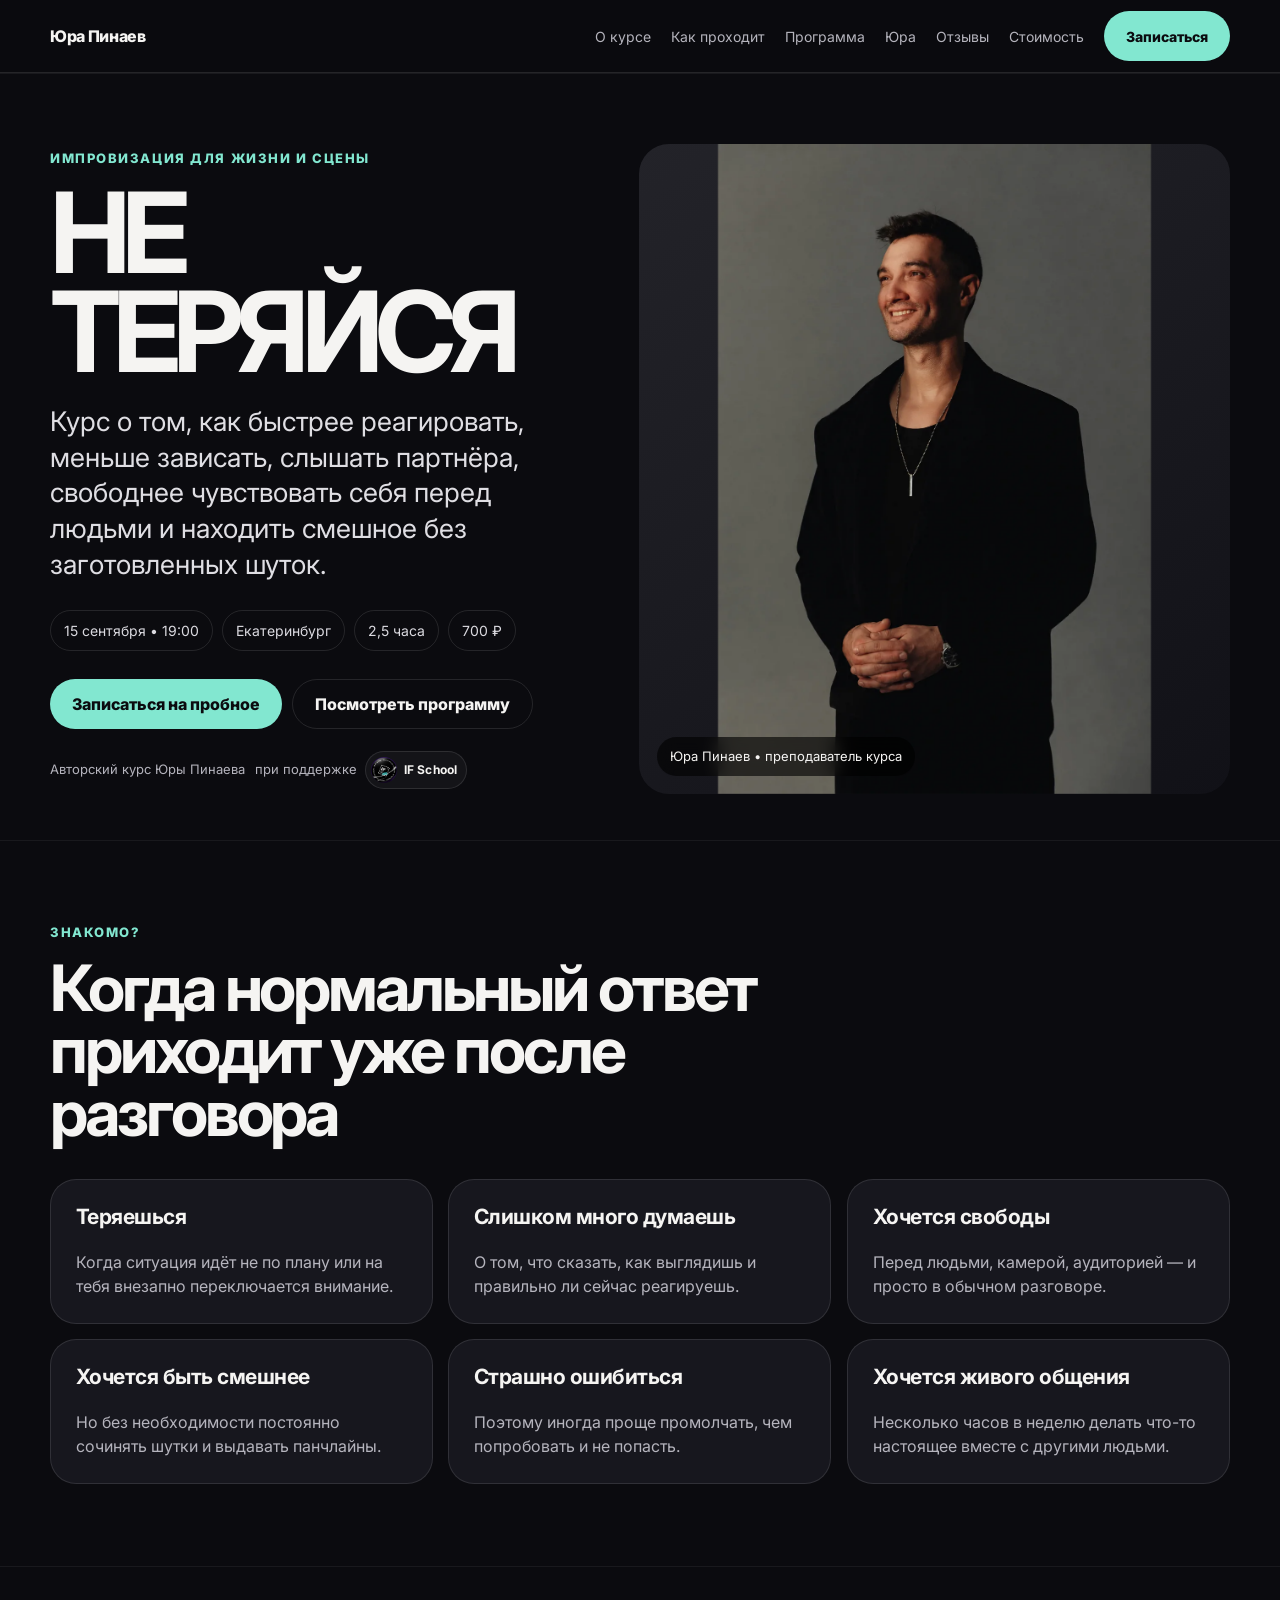
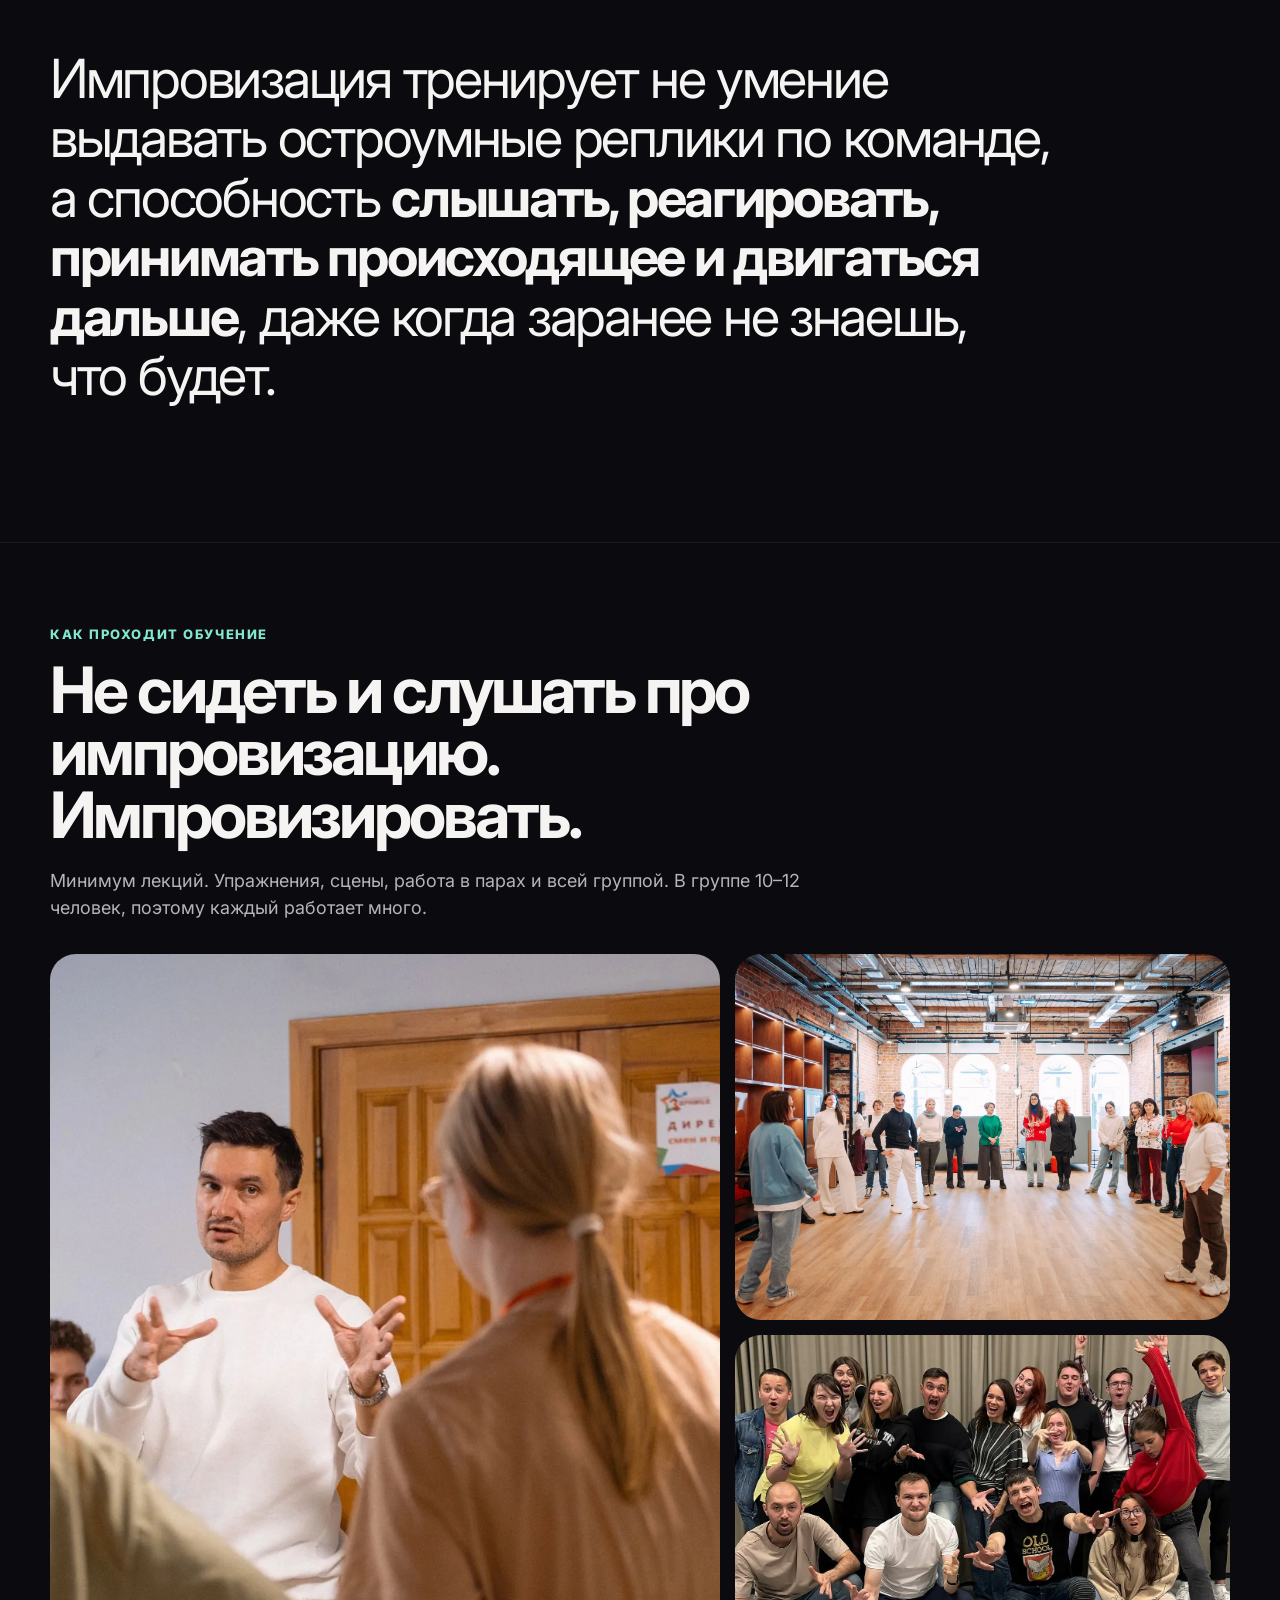
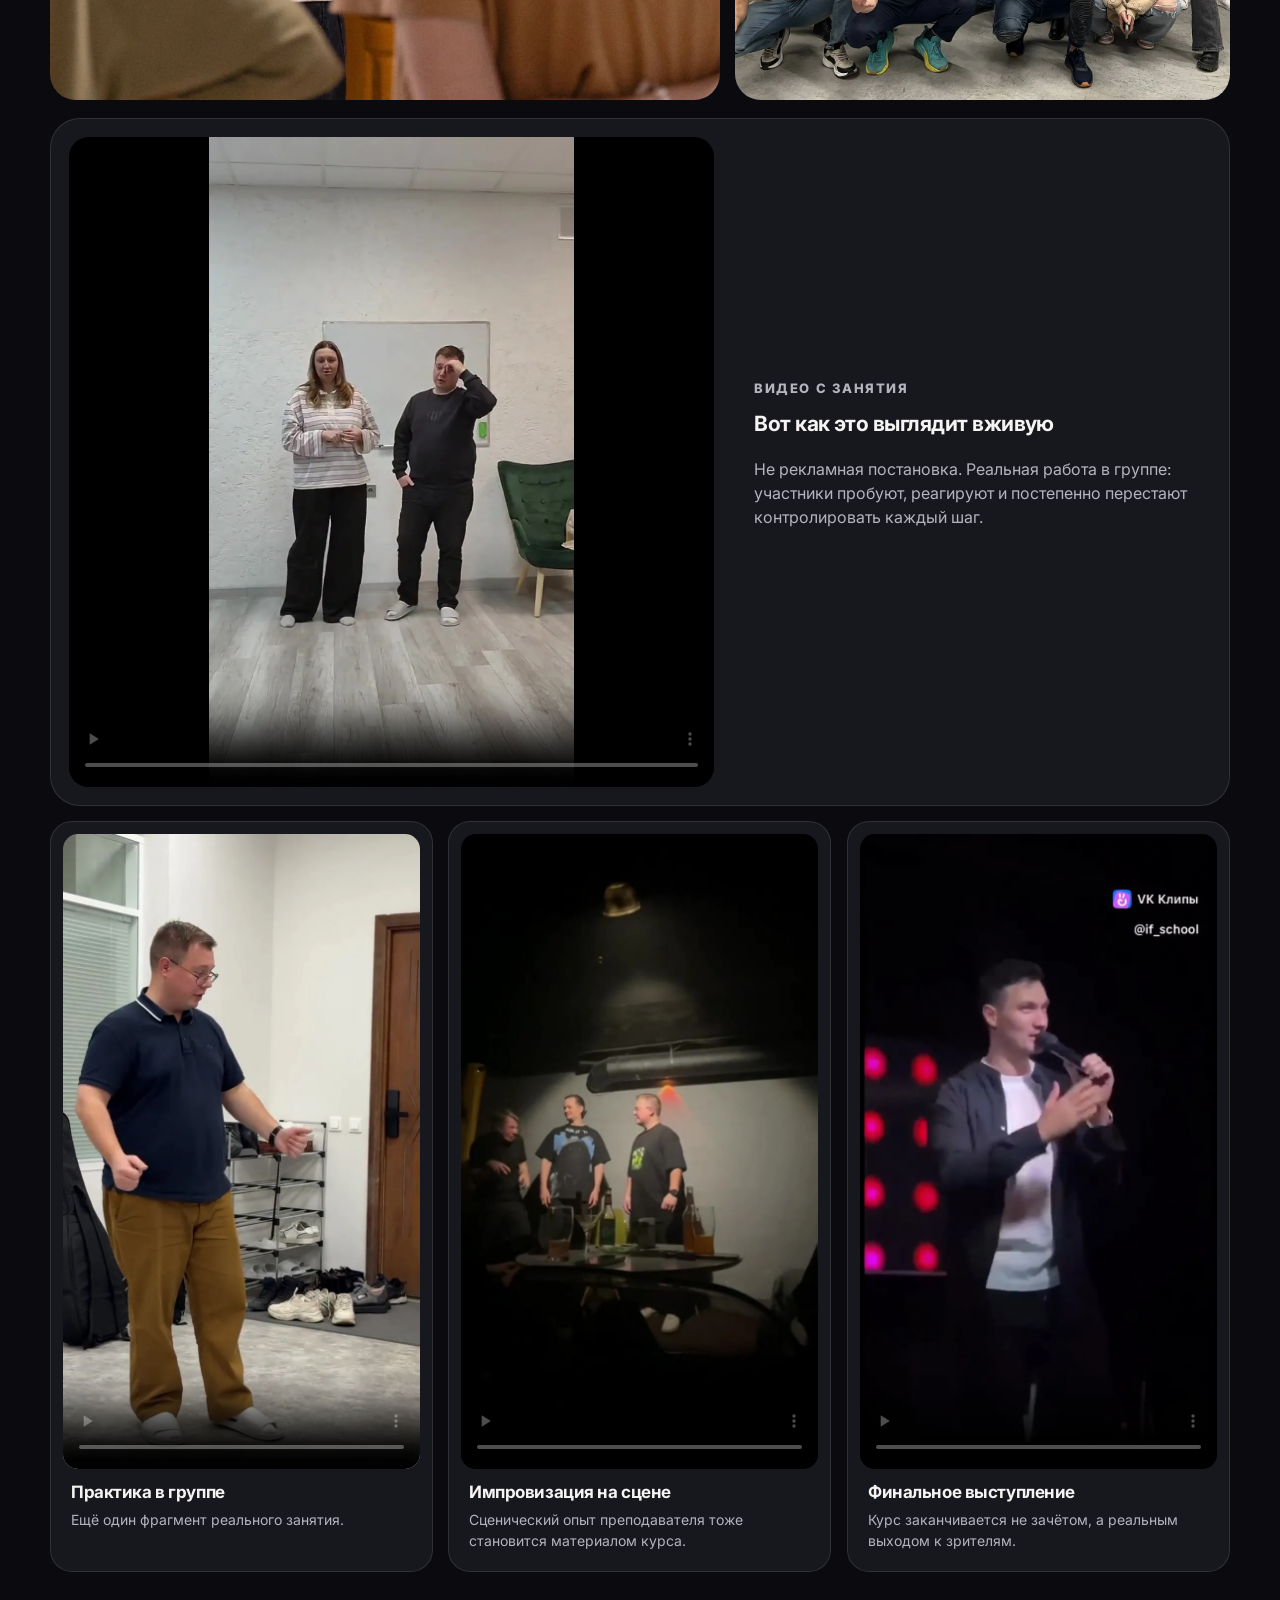
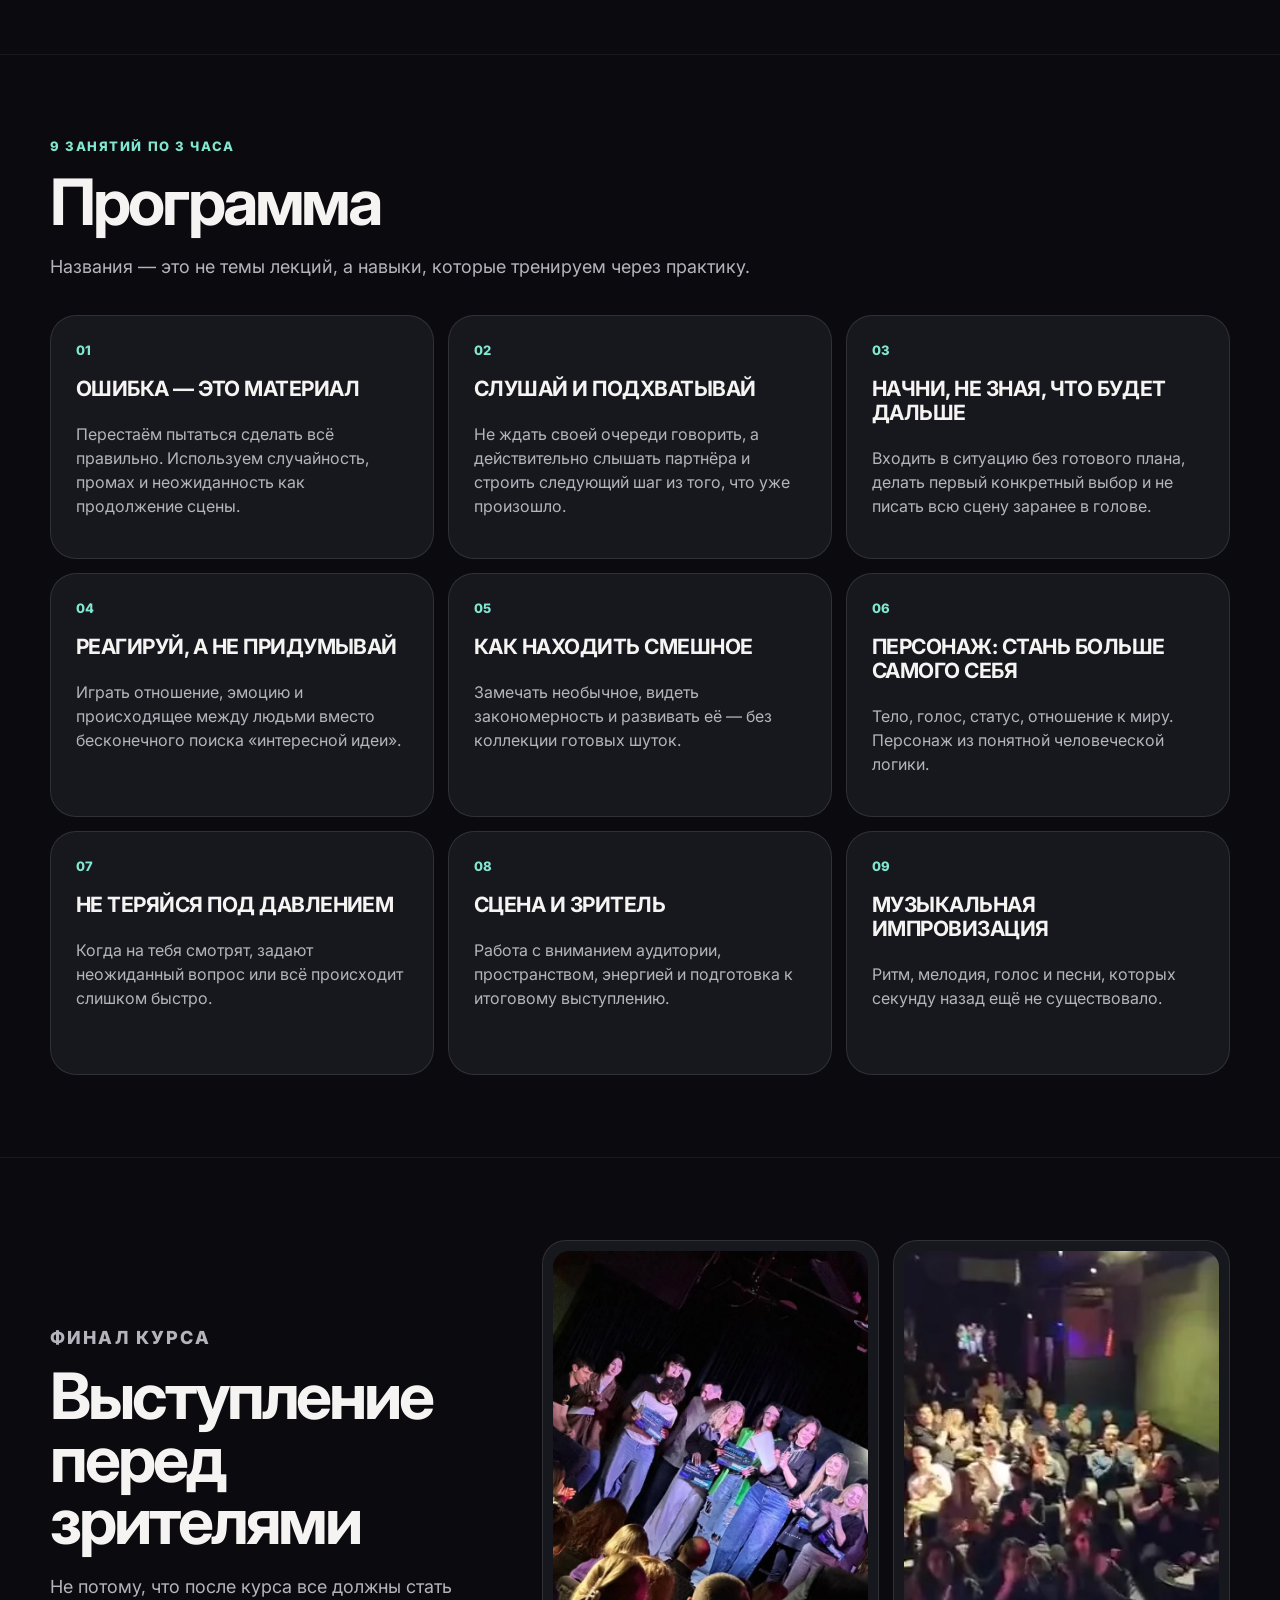
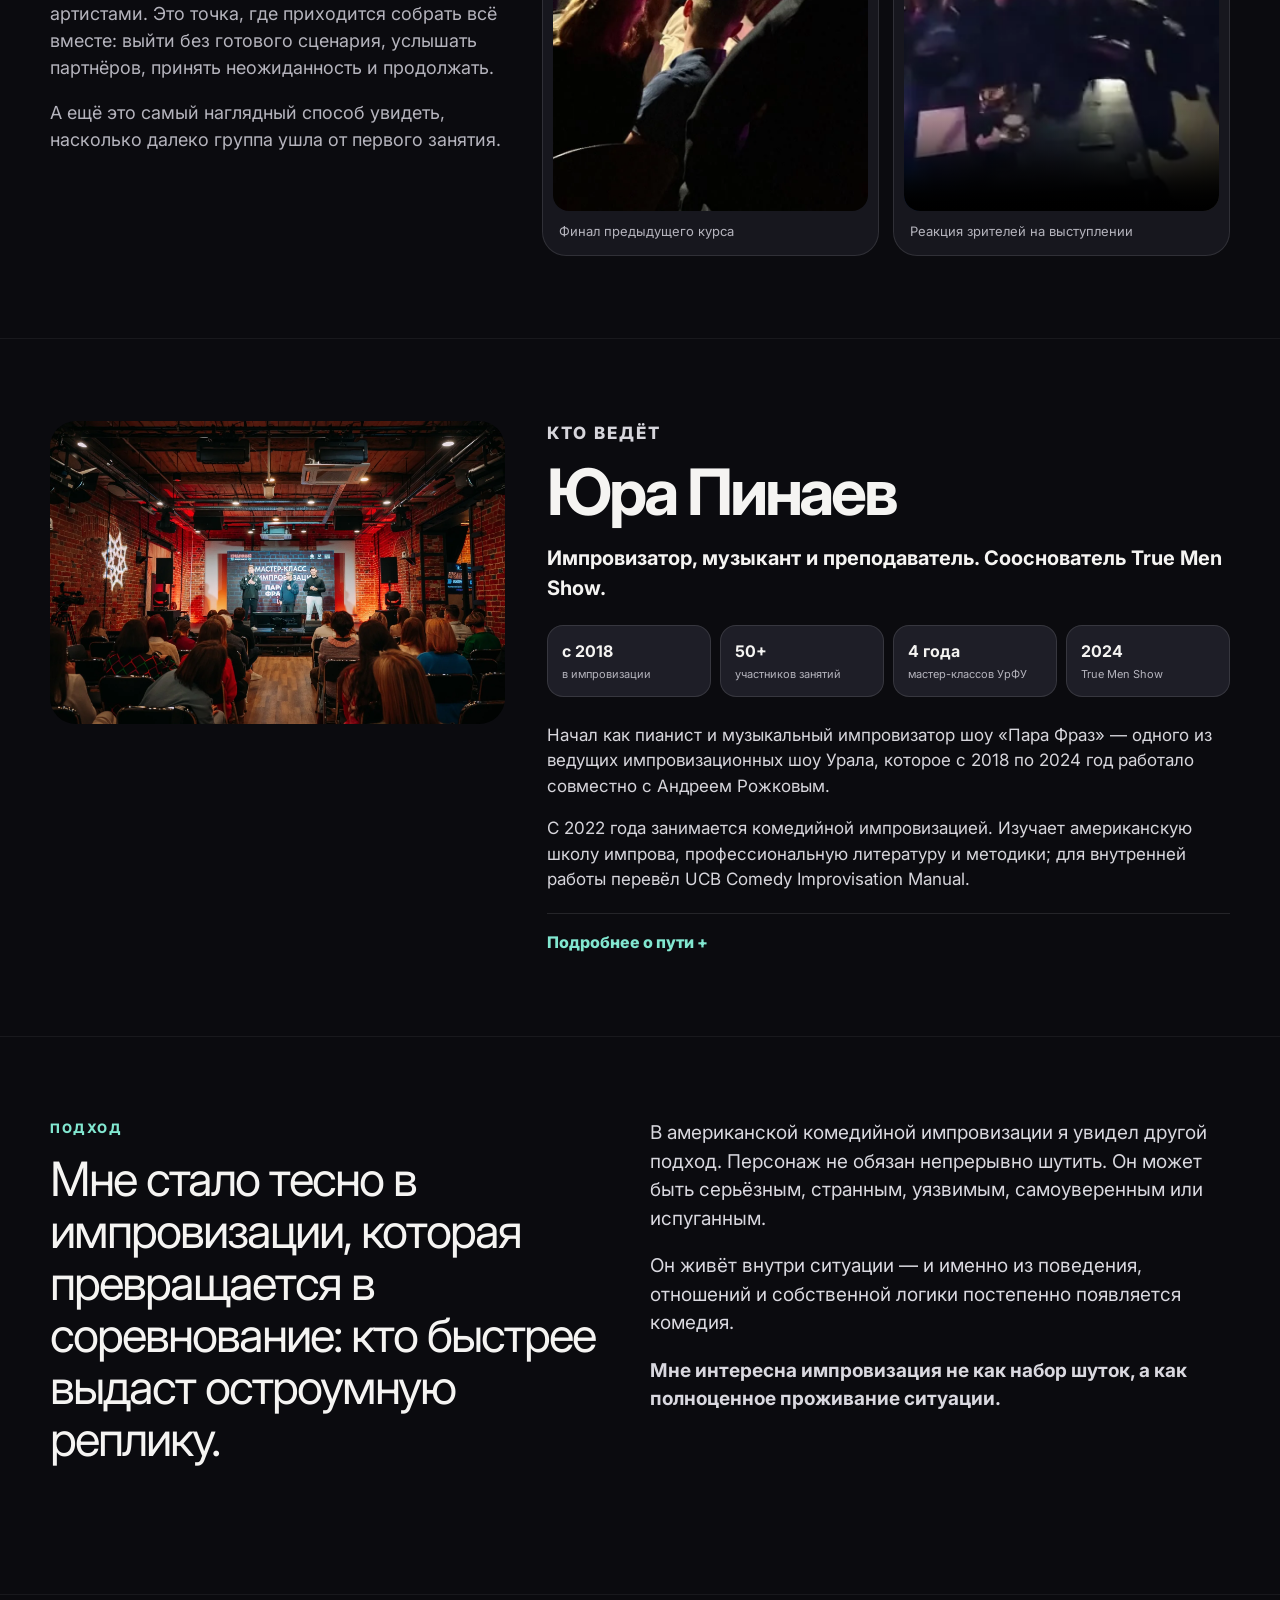
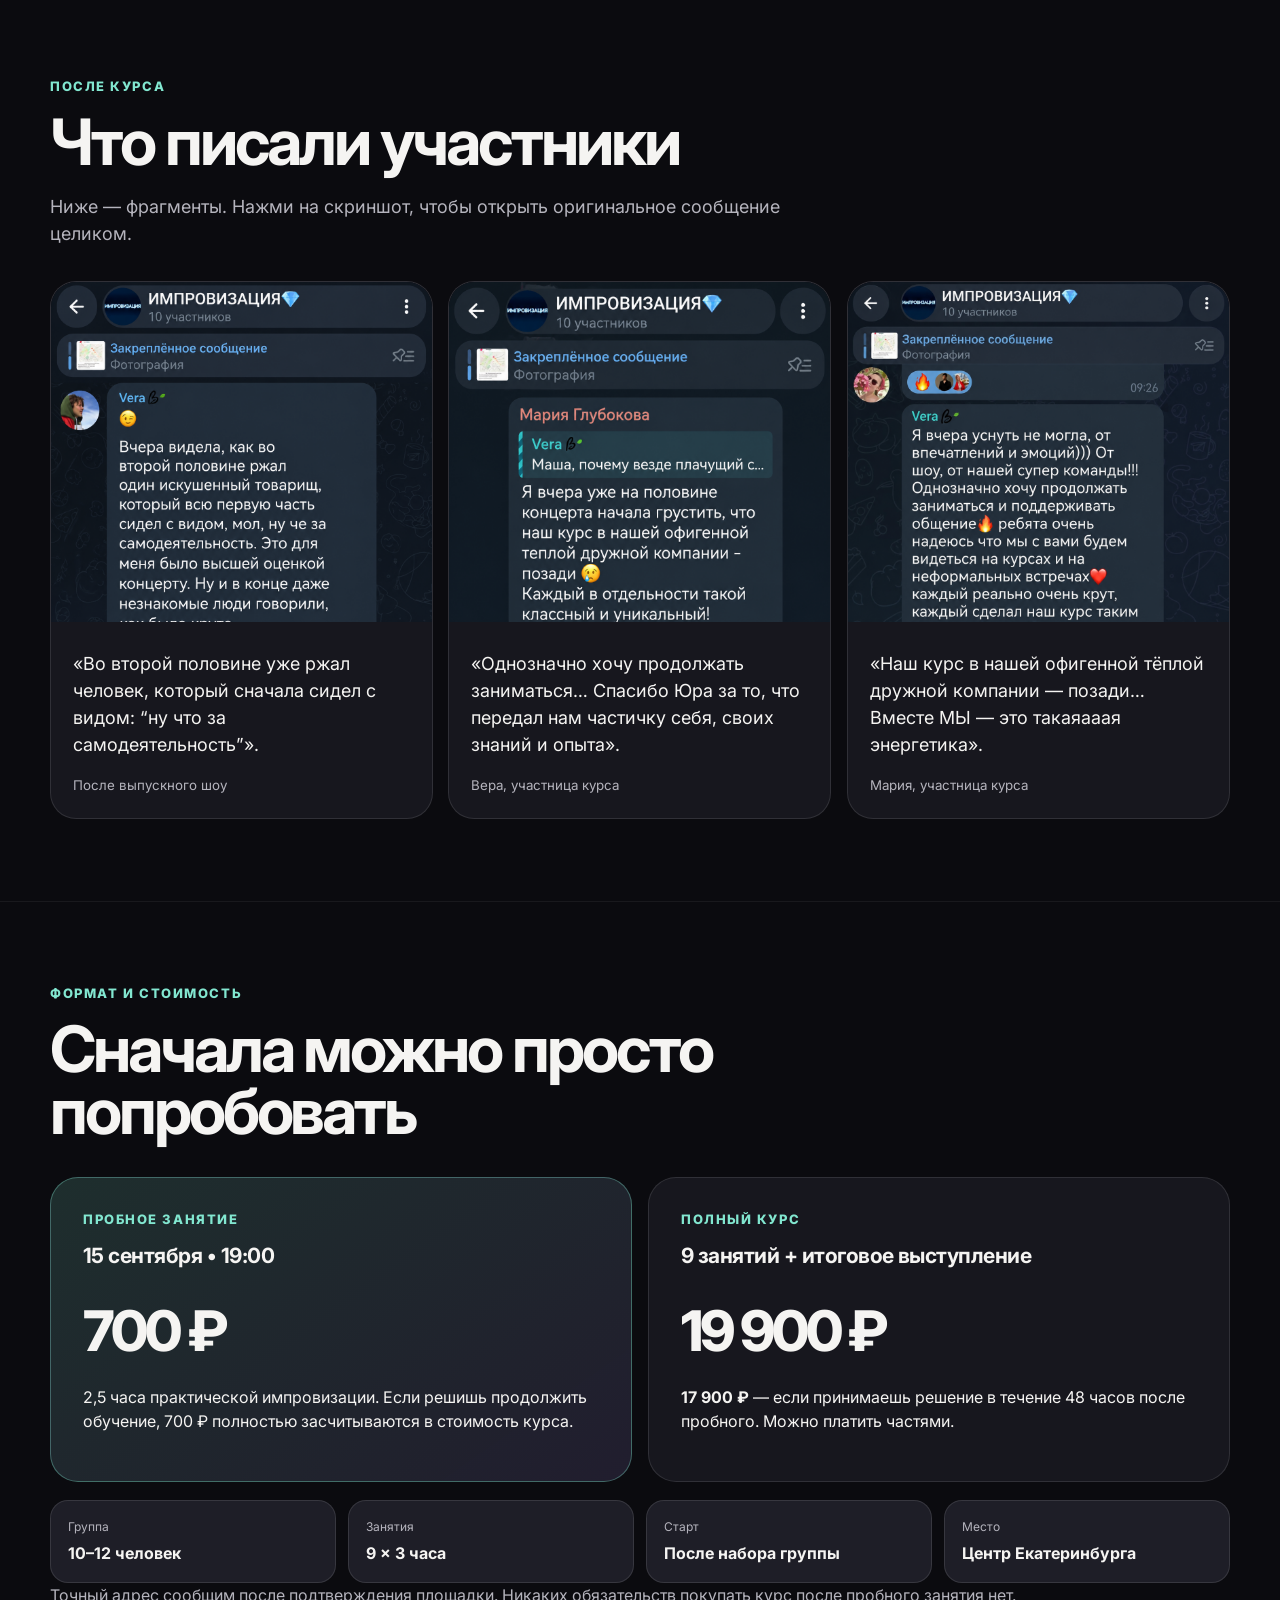
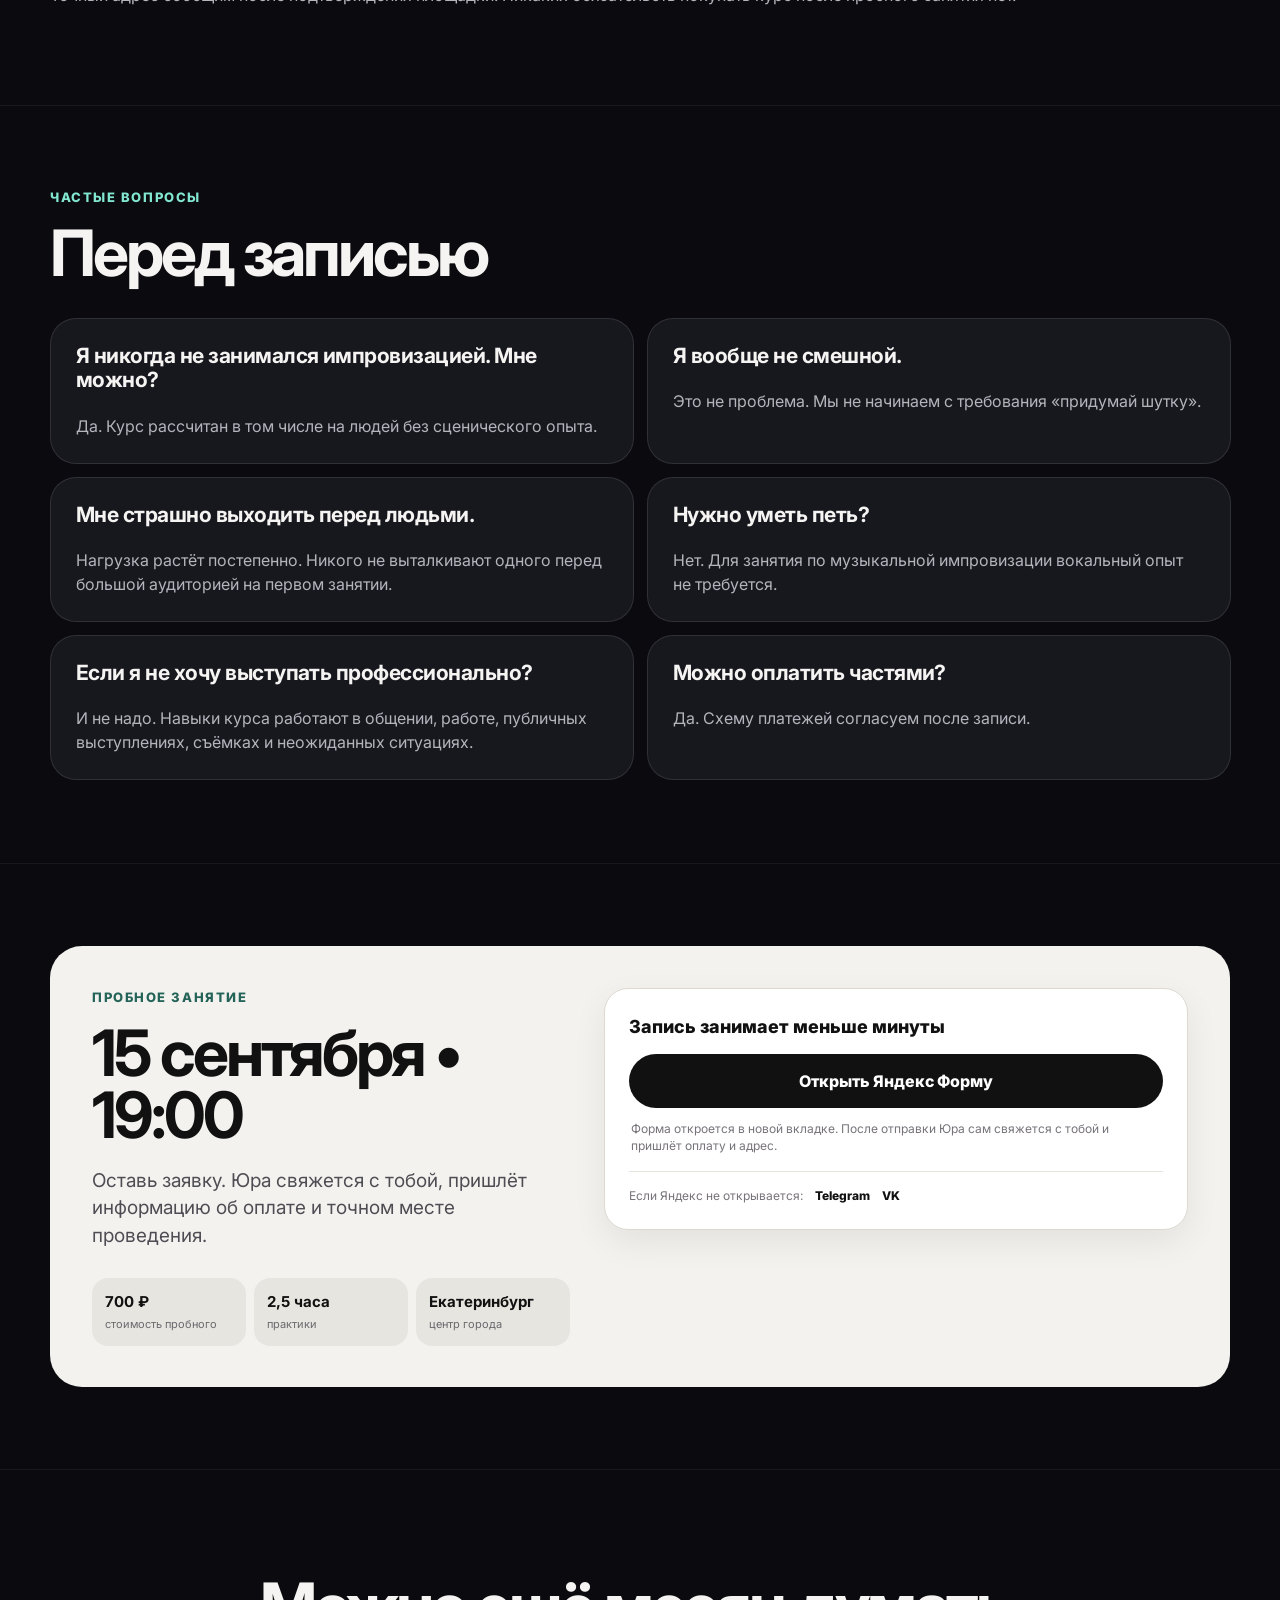
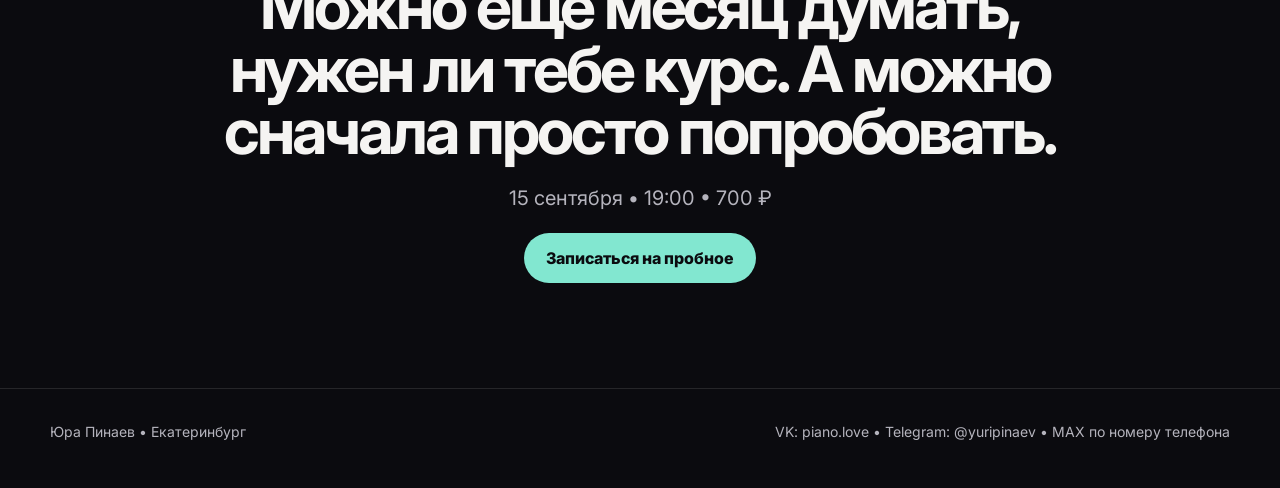
==== improv/index.html @ 3b0fc8bb "Add improv course landing and homepage promo" ====
<!DOCTYPE html>

<html lang="ru">
<head><script>document.documentElement.classList.add('js');</script>
<meta charset="utf-8"/>
<meta content="width=device-width, initial-scale=1" name="viewport"/>
<title>НЕ ТЕРЯЙСЯ — курс импровизации Юры Пинаева в Екатеринбурге</title>
<meta content="Импровизация для жизни и сцены. Пробное занятие 15 сентября в 19:00 в Екатеринбурге." name="description"/>
<link href="https://yurapinaev.ru/improv/" rel="canonical"/>
<meta content="website" property="og:type"/>
<meta content="ru_RU" property="og:locale"/>
<meta content="Юра Пинаев" property="og:site_name"/>
<meta content="НЕ ТЕРЯЙСЯ — импровизация для жизни и сцены" property="og:title"/>
<meta content="Пробное занятие 15 сентября в 19:00. Екатеринбург." property="og:description"/>
<meta content="https://yurapinaev.ru/improv/" property="og:url"/>
<meta content="https://yurapinaev.ru/improv/assets/images/hero-training.webp" property="og:image"/>
<link href="https://fonts.googleapis.com" rel="preconnect"/>
<link crossorigin="" href="https://fonts.gstatic.com" rel="preconnect"/>
<link href="https://fonts.googleapis.com/css2?family=Inter:wght@400;500;600;700;800&amp;display=swap" rel="stylesheet"/>
<link href="assets/css/style.css" rel="stylesheet"/>
</head>
<body>
<header class="topbar">
<div class="wrap topbar__inner">
<a class="brand" href="../">Юра Пинаев</a>
<nav aria-label="Навигация" class="nav">
<a href="#about">О курсе</a>
<a href="#how">Как проходит</a>
<a href="#program">Программа</a>
<a href="#yura">Юра</a>
<a href="#reviews">Отзывы</a>
<a href="#price">Стоимость</a>
<a class="button" href="#signup">Записаться</a>
</nav>
</div>
</header>
<main>
<section class="hero">
<div class="wrap hero__grid">
<div>
<p class="eyebrow reveal" style="--reveal-delay:0ms;">Импровизация для жизни и сцены</p>
<h1 class="reveal" style="--reveal-delay:85ms;">НЕ<br/>ТЕРЯЙСЯ</h1>
<p class="lead reveal" style="--reveal-delay:170ms;">Курс о том, как быстрее реагировать, меньше зависать, слышать партнёра, свободнее чувствовать себя перед людьми и находить смешное без заготовленных шуток.</p>
<div class="hero__facts reveal" style="--reveal-delay:255ms;">
<span class="pill">15 сентября • 19:00</span>
<span class="pill">Екатеринбург</span>
<span class="pill">2,5 часа</span>
<span class="pill">700 ₽</span>
</div>
<div class="hero__actions reveal" style="--reveal-delay:340ms;">
<a class="button" href="#signup">Записаться на пробное</a>
<a class="button button--ghost" href="#program">Посмотреть программу</a>
</div>
<div class="ifline reveal" style="--reveal-delay:425ms;">
<span class="ifline__author">Авторский курс Юры Пинаева</span>
<span class="ifline__support">при поддержке <span class="ifline__badge"><img alt="" src="assets/images/if-school.webp"/><strong>IF School</strong></span></span>
</div>
</div>
<div class="hero__photo hero__photo--portrait reveal reveal-scale" style="--reveal-delay:510ms;">
<img alt="Юра Пинаев — преподаватель курса импровизации «НЕ ТЕРЯЙСЯ»" data-parallax-hero="" src="assets/images/portrait.webp"/>
<span class="hero__tag">Юра Пинаев • преподаватель курса</span>
</div>
</div>
</section>
<section id="about">
<div class="wrap">
<div class="section-head reveal">
<p class="eyebrow">Знакомо?</p>
<h2>Когда нормальный ответ приходит уже после разговора</h2>
</div>
<div class="grid grid-3">
<article class="card reveal" style="--reveal-delay:0ms;"><h3>Теряешься</h3><p>Когда ситуация идёт не по плану или на тебя внезапно переключается внимание.</p></article>
<article class="card reveal" style="--reveal-delay:80ms;"><h3>Слишком много думаешь</h3><p>О том, что сказать, как выглядишь и правильно ли сейчас реагируешь.</p></article>
<article class="card reveal" style="--reveal-delay:160ms;"><h3>Хочется свободы</h3><p>Перед людьми, камерой, аудиторией — и просто в обычном разговоре.</p></article>
<article class="card reveal" style="--reveal-delay:240ms;"><h3>Хочется быть смешнее</h3><p>Но без необходимости постоянно сочинять шутки и выдавать панчлайны.</p></article>
<article class="card reveal" style="--reveal-delay:0ms;"><h3>Страшно ошибиться</h3><p>Поэтому иногда проще промолчать, чем попробовать и не попасть.</p></article>
<article class="card reveal" style="--reveal-delay:80ms;"><h3>Хочется живого общения</h3><p>Несколько часов в неделю делать что-то настоящее вместе с другими людьми.</p></article>
</div>
</div>
</section>
<section>
<div class="wrap">
<p class="big-statement reveal">Импровизация тренирует не умение выдавать остроумные реплики по команде, а способность <strong>слышать, реагировать, принимать происходящее и двигаться дальше</strong>, даже когда заранее не знаешь, что будет.</p>
</div>
</section>
<section id="how">
<div class="wrap">
<div class="section-head reveal">
<p class="eyebrow">Как проходит обучение</p>
<h2>Не сидеть и слушать про импровизацию. Импровизировать.</h2>
<p>Минимум лекций. Упражнения, сцены, работа в парах и всей группой. В группе 10–12 человек, поэтому каждый работает много.</p>
</div>
<div class="media-collage">
<img alt="Юра Пинаев объясняет упражнение участникам" class="reveal reveal-scale" src="assets/images/training-close.webp" style="--reveal-delay:0ms;"/>
<div class="media-collage__stack reveal reveal-scale" style="--reveal-delay:90ms;">
<img alt="Группа на занятии по импровизации" src="assets/images/training-circle.webp"/>
<img alt="Участники курса импровизации" src="assets/images/group.webp"/>
</div>
</div>
<div class="video-feature reveal reveal-scale" style="margin-top:18px;--reveal-delay:0ms;">
<video controls="" playsinline="" poster="assets/images/training-1-poster.webp" preload="metadata">
<source src="assets/video/training-1.mp4" type="video/mp4"/>
</video>
<div class="video-feature__copy">
<p class="eyebrow">Видео с занятия</p>
<h3>Вот как это выглядит вживую</h3>
<p>Не рекламная постановка. Реальная работа в группе: участники пробуют, реагируют и постепенно перестают контролировать каждый шаг.</p>
</div>
</div>
<div class="video-grid">
<article class="video-card reveal reveal-scale" style="--reveal-delay:0ms;">
<video controls="" playsinline="" poster="assets/images/training-2-poster.webp" preload="metadata"><source src="assets/video/training-2.mp4" type="video/mp4"/></video>
<h3>Практика в группе</h3><p>Ещё один фрагмент реального занятия.</p>
</article>
<article class="video-card reveal reveal-scale" style="--reveal-delay:80ms;">
<video controls="" playsinline="" poster="assets/images/performance-poster.webp" preload="metadata"><source src="assets/video/performance.mp4" type="video/mp4"/></video>
<h3>Импровизация на сцене</h3><p>Сценический опыт преподавателя тоже становится материалом курса.</p>
</article>
<article class="video-card reveal reveal-scale" style="--reveal-delay:160ms;">
<video controls="" playsinline="" poster="assets/images/showcase-poster.webp" preload="metadata"><source src="assets/video/showcase.mp4" type="video/mp4"/></video>
<h3>Финальное выступление</h3><p>Курс заканчивается не зачётом, а реальным выходом к зрителям.</p>
</article>
</div>
</div>
</section>
<section id="program">
<div class="wrap">
<div class="section-head reveal">
<p class="eyebrow">9 занятий по 3 часа</p>
<h2>Программа</h2>
<p>Названия — это не темы лекций, а навыки, которые тренируем через практику.</p>
</div>
<div class="program">
<article class="card reveal" style="--reveal-delay:0ms;"><div class="num">01</div><h3>ОШИБКА — ЭТО МАТЕРИАЛ</h3><p>Перестаём пытаться сделать всё правильно. Используем случайность, промах и неожиданность как продолжение сцены.</p></article>
<article class="card reveal" style="--reveal-delay:80ms;"><div class="num">02</div><h3>СЛУШАЙ И ПОДХВАТЫВАЙ</h3><p>Не ждать своей очереди говорить, а действительно слышать партнёра и строить следующий шаг из того, что уже произошло.</p></article>
<article class="card reveal" style="--reveal-delay:160ms;"><div class="num">03</div><h3>НАЧНИ, НЕ ЗНАЯ, ЧТО БУДЕТ ДАЛЬШЕ</h3><p>Входить в ситуацию без готового плана, делать первый конкретный выбор и не писать всю сцену заранее в голове.</p></article>
<article class="card reveal" style="--reveal-delay:240ms;"><div class="num">04</div><h3>РЕАГИРУЙ, А НЕ ПРИДУМЫВАЙ</h3><p>Играть отношение, эмоцию и происходящее между людьми вместо бесконечного поиска «интересной идеи».</p></article>
<article class="card reveal" style="--reveal-delay:0ms;"><div class="num">05</div><h3>КАК НАХОДИТЬ СМЕШНОЕ</h3><p>Замечать необычное, видеть закономерность и развивать её — без коллекции готовых шуток.</p></article>
<article class="card reveal" style="--reveal-delay:80ms;"><div class="num">06</div><h3>ПЕРСОНАЖ: СТАНЬ БОЛЬШЕ САМОГО СЕБЯ</h3><p>Тело, голос, статус, отношение к миру. Персонаж из понятной человеческой логики.</p></article>
<article class="card reveal" style="--reveal-delay:160ms;"><div class="num">07</div><h3>НЕ ТЕРЯЙСЯ ПОД ДАВЛЕНИЕМ</h3><p>Когда на тебя смотрят, задают неожиданный вопрос или всё происходит слишком быстро.</p></article>
<article class="card reveal" style="--reveal-delay:240ms;"><div class="num">08</div><h3>СЦЕНА И ЗРИТЕЛЬ</h3><p>Работа с вниманием аудитории, пространством, энергией и подготовка к итоговому выступлению.</p></article>
<article class="card reveal" style="--reveal-delay:0ms;"><div class="num">09</div><h3>МУЗЫКАЛЬНАЯ ИМПРОВИЗАЦИЯ</h3><p>Ритм, мелодия, голос и песни, которых секунду назад ещё не существовало.</p></article>
</div>
</div>
</section>
<section>
<div class="wrap final-proof">
<div class="final-proof__copy reveal reveal-left" style="--reveal-delay:0ms;">
<p class="eyebrow">Финал курса</p>
<h2>Выступление перед зрителями</h2>
<p>Не потому, что после курса все должны стать артистами. Это точка, где приходится собрать всё вместе: выйти без готового сценария, услышать партнёров, принять неожиданность и продолжать.</p>
<p>А ещё это самый наглядный способ увидеть, насколько далеко группа ушла от первого занятия.</p>
</div>
<div class="final-proof__media">
<figure class="proof-media reveal reveal-scale" style="--reveal-delay:0ms;">
<img alt="Участники курса после итогового выступления" src="assets/images/showcase.webp"/>
<figcaption>Финал предыдущего курса</figcaption>
</figure>
<figure class="proof-media reveal reveal-scale" style="--reveal-delay:80ms;">
<video controls="" playsinline="" poster="assets/images/audience-reaction-poster.webp" preload="metadata">
<source src="assets/video/audience-reaction.mp4" type="video/mp4"/>
</video>
<figcaption>Реакция зрителей на выступлении</figcaption>
</figure>
</div>
</div>
</section>
<section id="yura">
<div class="wrap bio">
<div class="bio__visual">
<img alt="Юра Пинаев проводит мастер-класс по импровизации" class="teaching reveal reveal-scale" src="assets/images/masterclass.webp" style="--reveal-delay:0ms;"/>
</div>
<div class="bio__copy reveal reveal-right" style="--reveal-delay:0ms;">
<p class="eyebrow">Кто ведёт</p>
<h2>Юра Пинаев</h2>
<p class="bio__lead"><strong>Импровизатор, музыкант и преподаватель. Сооснователь True Men Show.</strong></p>
<div aria-label="Опыт Юры Пинаева" class="bio__facts">
<span><strong>с 2018</strong><small>в импровизации</small></span>
<span><strong>50+</strong><small>участников занятий</small></span>
<span><strong>4 года</strong><small>мастер-классов УрФУ</small></span>
<span><strong>2024</strong><small>True Men Show</small></span>
</div>
<p>Начал как пианист и музыкальный импровизатор шоу «Пара Фраз» — одного из ведущих импровизационных шоу Урала, которое с 2018 по 2024 год работало совместно с Андреем Рожковым.</p>
<p>С 2022 года занимается комедийной импровизацией. Изучает американскую школу импрова, профессиональную литературу и методики; для внутренней работы перевёл UCB Comedy Improvisation Manual.</p>
<details class="bio-more">
<summary>Подробнее о пути</summary>
<div class="bio-more__content">
<p>В 2024 году вместе с Павлом Кондратьевым создал True Men Show и начал преподавать импровизацию в IF School. Провёл полноценный курс, регулярные тренировки и занятия — через них прошло более 50 человек.</p>
<p>Четыре года проводил мастер-классы по импровизации для студентов УрФУ. Проводил мастер-классы для предпринимателей при поддержке Свердловского фонда поддержки предпринимателей и «Домны».</p>
<p>Музыкой занимается с детства: музыкальная школа, фортепиано, вокал; дополнительно обучался по методике Brett Manning.</p>
</div>
</details>
</div>
</div>
</section>
<section>
<div class="wrap approach">
<div class="reveal" style="--reveal-delay:0ms;">
<p class="eyebrow">Подход</p>
<p class="big-statement reveal">Мне стало тесно в импровизации, которая превращается в соревнование: кто быстрее выдаст остроумную реплику.</p>
</div>
<div class="approach__text reveal" style="--reveal-delay:90ms;">
<p>В американской комедийной импровизации я увидел другой подход. Персонаж не обязан непрерывно шутить. Он может быть серьёзным, странным, уязвимым, самоуверенным или испуганным.</p>
<p>Он живёт внутри ситуации — и именно из поведения, отношений и собственной логики постепенно появляется комедия.</p>
<p><strong>Мне интересна импровизация не как набор шуток, а как полноценное проживание ситуации.</strong></p>
</div>
</div>
</section>
<section id="reviews">
<div class="wrap">
<div class="section-head reveal">
<p class="eyebrow">После курса</p>
<h2>Что писали участники</h2>
<p>Ниже — фрагменты. Нажми на скриншот, чтобы открыть оригинальное сообщение целиком.</p>
</div>
<div class="reviews">
<article class="review reveal" style="--reveal-delay:0ms;">
<button class="review__shot" data-review-alt="Отзыв о финальном выступлении" data-review-src="assets/images/review-show.png">
<img alt="Скриншот отзыва о выпускном шоу" src="assets/images/review-show.png"/>
</button>
<div class="review__copy">
<p>«Во второй половине уже ржал человек, который сначала сидел с видом: “ну что за самодеятельность”».</p>
<small>После выпускного шоу</small>
</div>
</article>
<article class="review reveal" style="--reveal-delay:80ms;">
<button class="review__shot" data-review-alt="Отзыв Веры" data-review-src="assets/images/review-vera.png">
<img alt="Скриншот отзыва Веры" src="assets/images/review-vera.png"/>
</button>
<div class="review__copy">
<p>«Однозначно хочу продолжать заниматься… Спасибо Юра за то, что передал нам частичку себя, своих знаний и опыта».</p>
<small>Вера, участница курса</small>
</div>
</article>
<article class="review reveal" style="--reveal-delay:160ms;">
<button class="review__shot" data-review-alt="Отзыв Марии" data-review-src="assets/images/review-maria.png">
<img alt="Скриншот отзыва Марии" src="assets/images/review-maria.png"/>
</button>
<div class="review__copy">
<p>«Наш курс в нашей офигенной тёплой дружной компании — позади… Вместе МЫ — это такаяааая энергетика».</p>
<small>Мария, участница курса</small>
</div>
</article>
</div>
</div>
</section>
<section id="price">
<div class="wrap">
<div class="section-head reveal">
<p class="eyebrow">Формат и стоимость</p>
<h2>Сначала можно просто попробовать</h2>
</div>
<div class="price-grid">
<article class="price-card price-card--hot reveal" style="--reveal-delay:0ms;">
<p class="eyebrow">Пробное занятие</p>
<h3>15 сентября • 19:00</h3>
<div class="price">700 ₽</div>
<p>2,5 часа практической импровизации. Если решишь продолжить обучение, 700 ₽ полностью засчитываются в стоимость курса.</p>
</article>
<article class="price-card reveal" style="--reveal-delay:80ms;">
<p class="eyebrow">Полный курс</p>
<h3>9 занятий + итоговое выступление</h3>
<div class="price">19 900 ₽</div>
<p><strong>17 900 ₽</strong> — если принимаешь решение в течение 48 часов после пробного. Можно платить частями.</p>
</article>
</div>
<div class="details">
<div class="detail reveal" style="--reveal-delay:0ms;"><span>Группа</span><strong>10–12 человек</strong></div>
<div class="detail reveal" style="--reveal-delay:80ms;"><span>Занятия</span><strong>9 × 3 часа</strong></div>
<div class="detail reveal" style="--reveal-delay:160ms;"><span>Старт</span><strong>После набора группы</strong></div>
<div class="detail reveal" style="--reveal-delay:240ms;"><span>Место</span><strong>Центр Екатеринбурга</strong></div>
</div>
<p style="color:var(--muted)">Точный адрес сообщим после подтверждения площадки. Никаких обязательств покупать курс после пробного занятия нет.</p>
</div>
</section>
<section>
<div class="wrap">
<div class="section-head reveal"><p class="eyebrow">Частые вопросы</p><h2>Перед записью</h2></div>
<div class="faq">
<article class="card reveal" style="--reveal-delay:0ms;"><h3>Я никогда не занимался импровизацией. Мне можно?</h3><p>Да. Курс рассчитан в том числе на людей без сценического опыта.</p></article>
<article class="card reveal" style="--reveal-delay:80ms;"><h3>Я вообще не смешной.</h3><p>Это не проблема. Мы не начинаем с требования «придумай шутку».</p></article>
<article class="card reveal" style="--reveal-delay:160ms;"><h3>Мне страшно выходить перед людьми.</h3><p>Нагрузка растёт постепенно. Никого не выталкивают одного перед большой аудиторией на первом занятии.</p></article>
<article class="card reveal" style="--reveal-delay:240ms;"><h3>Нужно уметь петь?</h3><p>Нет. Для занятия по музыкальной импровизации вокальный опыт не требуется.</p></article>
<article class="card reveal" style="--reveal-delay:0ms;"><h3>Если я не хочу выступать профессионально?</h3><p>И не надо. Навыки курса работают в общении, работе, публичных выступлениях, съёмках и неожиданных ситуациях.</p></article>
<article class="card reveal" style="--reveal-delay:80ms;"><h3>Можно оплатить частями?</h3><p>Да. Схему платежей согласуем после записи.</p></article>
</div>
</div>
</section>
<section id="signup">
<div class="wrap">
<div class="signup">
<div class="signup__intro reveal reveal-left" style="--reveal-delay:0ms;">
<p class="eyebrow" style="color:#246458">Пробное занятие</p>
<h2>15 сентября • 19:00</h2>
<p>Оставь заявку. Юра свяжется с тобой, пришлёт информацию об оплате и точном месте проведения.</p>
<div class="signup__mini">
<span><strong>700 ₽</strong><small>стоимость пробного</small></span>
<span><strong>2,5 часа</strong><small>практики</small></span>
<span><strong>Екатеринбург</strong><small>центр города</small></span>
</div>
</div>
<div class="signup__panel reveal reveal-right" style="--reveal-delay:0ms;">
<p class="signup__panel-title">Запись занимает меньше минуты</p>
<a class="button button--dark signup__primary" href="https://forms.yandex.ru/u/6a949d4e493639bf9daa612e" rel="noopener" target="_blank">Открыть Яндекс Форму</a>
<p class="signup__hint">Форма откроется в новой вкладке. После отправки Юра сам свяжется с тобой и пришлёт оплату и адрес.</p>
<div class="signup__fallback">
<span>Если Яндекс не открывается:</span>
<a href="https://t.me/yuripinaev" rel="noopener" target="_blank">Telegram</a>
<a href="https://vk.ru/piano.love" rel="noopener" target="_blank">VK</a>
</div>
</div>
</div>
</div>
</section>
<section class="final-cta">
<div class="wrap reveal" style="--reveal-delay:0ms;">
<h2>Можно ещё месяц думать, нужен ли тебе курс. А можно сначала просто попробовать.</h2>
<p>15 сентября • 19:00 • 700 ₽</p>
<a class="button" href="#signup">Записаться на пробное</a>
</div>
</section>
</main>
<footer>
<div class="wrap">
<span>Юра Пинаев • Екатеринбург</span>
<span>VK: piano.love • Telegram: @yuripinaev • MAX по номеру телефона</span>
</div>
</footer>
<div aria-hidden="true" aria-label="Оригинал отзыва" aria-modal="true" class="modal" data-review-modal="" role="dialog">
<div class="modal__box">
<button aria-label="Закрыть" class="modal__close" data-review-close="" type="button">×</button>
<img alt=""/>
</div>
</div>
<script src="assets/js/main.js?v=20260831-1"></script>
</body>
</html>
---- improv/assets/css/style.css ----
:root{
  --bg:#0b0b0f;
  --bg2:#111117;
  --panel:#17171e;
  --panel2:#1e1e27;
  --text:#f5f4f2;
  --muted:#b5b4bd;
  --line:rgba(255,255,255,.11);
  --a:#82e7d0;
  --b:#b89cff;
  --warm:#f2cf7a;
  --max:1180px;
  --r:26px;
}
*{box-sizing:border-box}
html{scroll-behavior:smooth}
body{margin:0;background:var(--bg);color:var(--text);font-family:Inter,Arial,sans-serif;line-height:1.5}
body.modal-open{overflow:hidden}
img,video{max-width:100%;display:block}
a{color:inherit}
.wrap{width:min(calc(100% - 34px),var(--max));margin:auto}
.topbar{position:sticky;top:0;z-index:40;background:rgba(11,11,15,.86);backdrop-filter:blur(18px);border-bottom:1px solid var(--line)}
.topbar__inner{min-height:72px;display:flex;align-items:center;justify-content:space-between;gap:22px}
.brand{text-decoration:none;font-weight:800;letter-spacing:-.02em}
.nav{display:flex;gap:20px;align-items:center;color:var(--muted);font-size:14px}
.nav a{text-decoration:none}
.button{display:inline-flex;align-items:center;justify-content:center;min-height:50px;padding:0 22px;border-radius:999px;border:0;background:var(--a);color:#0b0b0f;font-weight:800;text-decoration:none;cursor:pointer}
.button--ghost{background:transparent;color:var(--text);border:1px solid var(--line)}
.button--dark{background:#111;color:#fff}
.hero{padding:70px 0 46px}
.hero__grid{display:grid;grid-template-columns:.96fr 1.04fr;gap:44px;align-items:center}
.eyebrow{margin:0 0 14px;color:var(--a);font-size:13px;font-weight:800;letter-spacing:.12em;text-transform:uppercase}
h1,h2,h3,p{margin-top:0}
h1{font-size:clamp(58px,9vw,112px);line-height:.88;letter-spacing:-.07em;margin-bottom:24px}
h2{font-size:clamp(36px,5.2vw,64px);line-height:.98;letter-spacing:-.048em;margin-bottom:20px}
h3{font-size:21px;line-height:1.16;letter-spacing:-.025em}
.lead{font-size:clamp(19px,2.2vw,27px);line-height:1.32;color:#dfdee3;max-width:720px}
.hero__facts{display:flex;flex-wrap:wrap;gap:9px;margin:28px 0}
.pill{border:1px solid var(--line);border-radius:999px;padding:9px 13px;color:#dbdae0;font-size:14px}
.hero__actions{display:flex;flex-wrap:wrap;gap:10px}
.ifline{display:flex;align-items:center;gap:10px;margin-top:20px;color:var(--muted);font-size:13px}
.ifline img{width:42px;height:42px;object-fit:cover;border-radius:50%;border:1px solid var(--line)}
.hero__photo{border-radius:30px;overflow:hidden;background:#222;position:relative}
.hero__photo--portrait{height:650px;display:flex;align-items:center;justify-content:center;background:linear-gradient(145deg,#232329,#111117)}
.hero__photo--portrait img{width:100%;height:100%;object-fit:contain;object-position:center center}
.hero__tag{position:absolute;left:18px;bottom:18px;padding:10px 13px;border-radius:999px;background:rgba(0,0,0,.62);backdrop-filter:blur(9px);font-size:13px}
section{padding:82px 0;border-top:1px solid rgba(255,255,255,.06)}
.section-head{max-width:800px;margin-bottom:34px}
.section-head>p:not(.eyebrow){color:var(--muted);font-size:18px}
.grid{display:grid;gap:15px}
.grid-3{grid-template-columns:repeat(3,1fr)}
.grid-4{grid-template-columns:repeat(4,1fr)}
.card{background:var(--panel);border:1px solid var(--line);border-radius:var(--r);padding:25px}
.card p{color:var(--muted);margin-bottom:0}
.big-statement{max-width:1000px;font-size:clamp(29px,4.4vw,54px);line-height:1.1;letter-spacing:-.042em}
.media-collage{display:grid;grid-template-columns:1.15fr .85fr;gap:15px;margin-top:28px}
.media-collage__stack{display:grid;grid-template-rows:1fr 1fr;gap:15px}
.media-collage img{width:100%;height:100%;object-fit:cover;border-radius:var(--r);min-height:260px}
.media-collage>img{min-height:540px}
.video-feature{display:grid;grid-template-columns:1.15fr .85fr;gap:20px;align-items:center;background:var(--panel);border:1px solid var(--line);border-radius:30px;padding:18px}
.video-feature video{width:100%;max-height:650px;border-radius:20px;background:#000}
.video-feature__copy{padding:20px}
.video-feature__copy p{color:var(--muted)}
.video-grid{display:grid;grid-template-columns:repeat(3,1fr);gap:15px;margin-top:15px}
.video-card{background:var(--panel);border:1px solid var(--line);border-radius:22px;padding:12px}
.video-card video{width:100%;aspect-ratio:9/16;object-fit:cover;border-radius:15px;background:#000}
.video-card h3{font-size:17px;margin:14px 8px 6px}
.video-card p{font-size:14px;color:var(--muted);margin:0 8px 8px}
.program{display:grid;grid-template-columns:repeat(3,1fr);gap:14px}
.program .card{min-height:244px}
.num{color:var(--a);font-size:13px;font-weight:800;margin-bottom:16px}
.final-proof{display:grid;grid-template-columns:.85fr 1.15fr;gap:20px;align-items:center}
.final-proof img{width:100%;border-radius:var(--r);min-height:430px;object-fit:cover}
.final-proof p{color:var(--muted);font-size:18px}
.bio{display:grid;grid-template-columns:.75fr 1.25fr;gap:42px;align-items:start}
.bio__visual{display:grid;gap:14px}
.bio__visual img{width:100%;border-radius:var(--r);object-fit:cover}
.bio__visual .portrait{max-height:680px}
.bio__visual .music{max-height:420px}
.bio p{color:#d7d6dc;font-size:17px}
.approach{display:grid;grid-template-columns:1fr 1fr;gap:20px}
.approach .big-statement{font-size:clamp(30px,3.7vw,48px)}
.approach__text{font-size:19px;color:#d9d8df}
.reviews{display:grid;grid-template-columns:repeat(3,1fr);gap:15px}
.review{background:var(--panel);border:1px solid var(--line);border-radius:var(--r);overflow:hidden}
.review__copy{padding:22px}
.review__copy p{font-size:18px;margin-bottom:14px}
.review__copy small{color:var(--muted)}
.review__shot{border:0;padding:0;width:100%;background:#0f0f14;cursor:zoom-in}
.review__shot img{width:100%;height:340px;object-fit:cover;object-position:top}
.price-grid{display:grid;grid-template-columns:1fr 1fr;gap:16px}
.price-card{border:1px solid var(--line);border-radius:28px;padding:32px;background:var(--panel)}
.price-card--hot{background:linear-gradient(145deg,rgba(130,231,208,.16),rgba(184,156,255,.13));border-color:rgba(130,231,208,.35)}
.price{font-size:56px;font-weight:800;letter-spacing:-.055em;margin:7px 0 12px}
.details{display:grid;grid-template-columns:repeat(4,1fr);gap:12px;margin-top:18px}
.detail{background:var(--panel2);border:1px solid var(--line);border-radius:18px;padding:17px}
.detail span{display:block;color:var(--muted);font-size:12px;margin-bottom:5px}
.faq{display:grid;grid-template-columns:1fr 1fr;gap:13px}
.signup{background:#f3f2ef;color:#111;border-radius:32px;padding:40px}
.signup p{color:#4e4d53}
.signup__buttons{display:flex;gap:10px;flex-wrap:wrap;margin-top:22px}
.yandex-form-wrap{margin-top:22px;border-radius:20px;overflow:hidden;background:#fff;border:1px solid #d8d6d1}
.yandex-form-wrap iframe{display:block;width:100%;min-height:760px;border:0;background:#fff}
.signup__buttons--fallback{margin-top:16px}
.signup__buttons--fallback::before{content:"Если форма не загрузилась, можно написать напрямую:";width:100%;font-size:13px;color:#6b696f}
.final-cta{text-align:center;padding:105px 0}
.final-cta h2{max-width:930px;margin-left:auto;margin-right:auto}
.final-cta p{color:var(--muted);font-size:20px}
footer{padding:32px 0 46px;border-top:1px solid var(--line);color:var(--muted);font-size:14px}
footer .wrap{display:flex;justify-content:space-between;gap:18px;flex-wrap:wrap}
.modal{position:fixed;inset:0;z-index:100;display:none;align-items:center;justify-content:center;padding:20px;background:rgba(0,0,0,.86)}
.modal.is-open{display:flex}
.modal__box{position:relative;max-width:min(900px,95vw);max-height:92vh}
.modal__box img{max-width:100%;max-height:90vh;border-radius:16px}
.modal__close{position:absolute;right:-8px;top:-8px;width:40px;height:40px;border-radius:50%;border:0;background:#fff;color:#111;font-size:22px;font-weight:800;cursor:pointer}
@media(max-width:900px){
  .nav a:not(.button){display:none}
  .hero__grid,.video-feature,.final-proof,.bio,.approach,.price-grid,.media-collage{grid-template-columns:1fr}
  .grid-3,.program,.reviews{grid-template-columns:1fr 1fr}
  .grid-4,.details{grid-template-columns:1fr 1fr}
  .video-grid{grid-template-columns:repeat(2,1fr)}
  .hero__photo--portrait{height:600px}
  .media-collage>img{min-height:430px}
}
@media(max-width:620px){
  .wrap{width:min(calc(100% - 22px),var(--max))}
  .topbar__inner{min-height:62px}
  .nav .button{min-height:42px;padding:0 14px;font-size:13px}
  .hero{padding-top:42px}
  h1{font-size:58px}
  .lead{font-size:19px}
  section{padding:60px 0}
  .grid-3,.grid-4,.program,.reviews,.details,.faq,.video-grid{grid-template-columns:1fr}
  .hero__photo--portrait{height:auto;background:transparent}
  .hero__photo--portrait img{width:100%;height:auto;object-fit:contain}
  .hero__tag{left:12px;right:12px;bottom:12px;text-align:center}
  .yandex-form-wrap iframe{min-height:820px}
  .media-collage__stack{grid-template-rows:auto}
  .media-collage img,.media-collage>img{min-height:280px}
  .review__shot img{height:300px}
  .signup{padding:25px}
  .price{font-size:48px}
}

/* v1.3 refinements */
.ifline{display:flex;align-items:center;flex-wrap:wrap;gap:8px 10px;margin-top:22px;color:var(--muted);font-size:13px}
.ifline__author{white-space:nowrap}
.ifline__support{display:inline-flex;align-items:center;gap:8px;white-space:nowrap}
.ifline__badge{display:inline-flex;align-items:center;gap:7px;padding:5px 9px 5px 5px;border:1px solid var(--line);border-radius:999px;background:rgba(255,255,255,.04);color:var(--text);white-space:nowrap}
.ifline__badge img{width:26px;height:26px;object-fit:cover;border-radius:50%;border:0}
.ifline__badge strong{font-size:12px;letter-spacing:.01em}

.final-proof{display:grid;grid-template-columns:.8fr 1.2fr;gap:34px;align-items:center}
.final-proof__copy p{color:var(--muted);font-size:18px}
.final-proof__media{display:grid;grid-template-columns:repeat(2,minmax(0,1fr));gap:14px;align-items:start}
.proof-media{margin:0;background:var(--panel);border:1px solid var(--line);border-radius:24px;padding:10px;overflow:hidden}
.proof-media img,.proof-media video{width:100%;aspect-ratio:9/16;object-fit:cover;border-radius:16px;background:#000}
.proof-media figcaption{padding:11px 6px 4px;color:var(--muted);font-size:13px}

.bio__visual .teaching{aspect-ratio:3/2;max-height:none;object-fit:cover}
.bio__visual .music{aspect-ratio:4/5;max-height:none;object-fit:cover;object-position:center 25%}

.signup{display:grid;grid-template-columns:.9fr 1.1fr;gap:34px;align-items:start;padding:42px}
.signup__intro>p:not(.eyebrow){font-size:19px;line-height:1.45}
.signup__mini{display:grid;grid-template-columns:repeat(3,1fr);gap:8px;margin-top:28px}
.signup__mini span{display:flex;flex-direction:column;gap:3px;padding:13px;border-radius:16px;background:#e7e5e0}
.signup__mini strong{font-size:15px}
.signup__mini small{color:#6a686d;font-size:11px}
.signup__panel{background:#fff;border:1px solid #ddd9d1;border-radius:24px;padding:24px;box-shadow:0 12px 34px rgba(0,0,0,.07)}
.signup__primary{width:100%;min-height:54px}
.form-toggle{width:100%;margin-top:10px;min-height:46px;border:1px solid #cbc8c1;border-radius:999px;background:#fff;color:#111;font:inherit;font-weight:700;cursor:pointer}
.signup__hint{margin:12px 2px 0!important;font-size:12px!important;line-height:1.45;color:#77737a!important}
.yandex-form-wrap{margin-top:16px;border-radius:16px;overflow:hidden;background:#f4f3f1;border:1px solid #ddd9d1}
.yandex-form-wrap[hidden]{display:none}
.yandex-form-wrap iframe{display:block;width:100%;min-height:720px;border:0;background:#f4f3f1}
.signup__fallback{display:flex;align-items:center;flex-wrap:wrap;gap:8px 12px;margin-top:16px;padding-top:15px;border-top:1px solid #e7e4de;font-size:12px;color:#77737a}
.signup__fallback a{font-weight:800;color:#111;text-decoration:none}

@media(max-width:900px){
  .final-proof{grid-template-columns:1fr}
  .final-proof__media{max-width:760px}
  .signup{grid-template-columns:1fr}
}
@media(max-width:620px){
  .ifline__author{white-space:normal}
  .ifline__support{width:100%;justify-content:flex-start}
  .final-proof__media{grid-template-columns:1fr 1fr;gap:8px}
  .proof-media{padding:6px;border-radius:18px}
  .proof-media img,.proof-media video{border-radius:13px}
  .proof-media figcaption{font-size:11px;padding:8px 4px 2px}
  .signup{padding:24px;gap:22px}
  .signup__mini{grid-template-columns:1fr}
  .signup__panel{padding:18px;border-radius:19px}
  .yandex-form-wrap iframe{min-height:780px}
}

/* v1.4 — mobile overflow + cleaner bio + no embedded form */
html,body{max-width:100%;overflow-x:hidden}
body{min-width:0}
.wrap,.hero__grid,.grid,.media-collage,.video-feature,.video-grid,.program,.final-proof,.final-proof__media,.bio,.approach,.reviews,.price-grid,.details,.faq,.signup,.signup__intro,.signup__panel,.bio__copy,.bio__visual{min-width:0;max-width:100%}
h1,h2,h3,p,span,strong,small,a,button,summary{max-width:100%;overflow-wrap:break-word;word-break:normal}
video,iframe,img{max-width:100%}

.bio{grid-template-columns:minmax(0,.8fr) minmax(0,1.2fr)}
.bio__copy{min-width:0}
.bio__lead{font-size:20px!important;color:var(--text)!important}
.bio__facts{display:grid;grid-template-columns:repeat(4,minmax(0,1fr));gap:9px;margin:22px 0 26px}
.bio__facts span{display:flex;min-width:0;flex-direction:column;gap:3px;padding:13px 14px;border-radius:16px;background:var(--panel2);border:1px solid var(--line)}
.bio__facts strong{font-size:16px;color:var(--text)}
.bio__facts small{font-size:11px;color:var(--muted)}
.bio-more{margin-top:20px;border-top:1px solid var(--line);padding-top:16px}
.bio-more summary{cursor:pointer;font-weight:800;color:var(--a);list-style:none}
.bio-more summary::-webkit-details-marker{display:none}
.bio-more summary::after{content:" +"}
.bio-more[open] summary::after{content:" −"}
.bio-more__content{padding-top:16px}

.signup__panel-title{margin:0 0 14px!important;font-size:18px!important;font-weight:800;color:#111!important}
.signup__primary{white-space:normal;text-align:center;padding:13px 18px}
.signup__hint{margin-top:12px!important}

@media(max-width:900px){
  .bio{grid-template-columns:1fr}
  .bio__visual{max-width:760px}
  .bio__facts{grid-template-columns:repeat(2,minmax(0,1fr))}
}
@media(max-width:620px){
  .topbar,.topbar__inner,.hero,.hero__grid,section,.bio,.bio__copy,.signup{width:100%;max-width:100%;min-width:0}
  .bio p{font-size:16px;line-height:1.5}
  .bio__lead{font-size:18px!important}
  .bio__visual .teaching{aspect-ratio:4/3}
  .bio__facts{grid-template-columns:1fr 1fr}
  .bio__facts span{padding:11px 12px}
  .signup__panel{min-width:0}
}


/* v1.5 — calmer mobile media + proper page gutters */
@media (max-width: 620px) {
  /* Real mobile gutters. Some v1.4 component rules were overriding .wrap. */
  .wrap,
  .wrap.bio,
  .wrap.final-proof,
  .wrap.approach,
  .wrap.signup {
    width: calc(100% - 32px);
    max-width: var(--max);
    margin-left: auto;
    margin-right: auto;
  }

  /* Inner grids should fill the wrap, not the viewport. */
  .hero__grid,
  .bio,
  .bio__copy,
  .bio__visual,
  .final-proof,
  .final-proof__media,
  .approach,
  .signup,
  .signup__intro,
  .signup__panel {
    width: auto;
    min-width: 0;
    max-width: 100%;
  }

  /* Final proof: two skinny vertical cards looked accidental on phones. */
  .final-proof__media {
    grid-template-columns: 1fr;
    gap: 14px;
  }

  .proof-media {
    padding: 8px;
    border-radius: 20px;
  }

  .proof-media img,
  .proof-media video {
    width: 100%;
    aspect-ratio: 4 / 3;
    object-fit: cover;
    border-radius: 14px;
  }

  .proof-media figcaption {
    padding: 9px 5px 4px;
    font-size: 12px;
  }

  /* Give the biography copy a little breathing room visually. */
  .bio__copy {
    padding-left: 2px;
    padding-right: 2px;
  }
}

/* v1.6 — fix gutters on elements that are both .wrap and layout containers */
@media (max-width: 620px) {
  .hero > .wrap.hero__grid,
  section > .wrap.final-proof,
  section > .wrap.bio,
  section > .wrap.approach {
    width: calc(100% - 32px);
    max-width: var(--max);
    margin-left: auto;
    margin-right: auto;
  }

  .hero > .wrap.hero__grid > *,
  section > .wrap.bio > *,
  section > .wrap.final-proof > *,
  section > .wrap.approach > * {
    min-width: 0;
    max-width: 100%;
  }

  .hero__photo,
  .hero__photo--portrait,
  .hero__photo--portrait img {
    width: 100%;
    max-width: 100%;
  }
}


/* v1.7 — premium scroll motion, intentionally restrained */
:root{
  --ease-premium:cubic-bezier(.22,.61,.36,1);
}

/* Reveal only when JS is active. No-JS keeps all content visible. */
html.js .reveal{
  opacity:0;
  transform:translate3d(0,28px,0);
  filter:blur(5px);
  transition:
    opacity .78s var(--ease-premium) var(--reveal-delay,0ms),
    transform .92s var(--ease-premium) var(--reveal-delay,0ms),
    filter .82s var(--ease-premium) var(--reveal-delay,0ms);
  will-change:opacity,transform,filter;
}
html.js .reveal.reveal-left{transform:translate3d(-34px,18px,0)}
html.js .reveal.reveal-right{transform:translate3d(34px,18px,0)}
html.js .reveal.reveal-scale{transform:translate3d(0,24px,0) scale(.972)}
html.js .reveal.is-visible{
  opacity:1;
  transform:translate3d(0,0,0) scale(1);
  filter:blur(0);
}

/* Media gets a tiny cinematic settle, not a flashy zoom. */
.reveal-scale img,
.reveal-scale video{
  transition:transform 1.15s var(--ease-premium);
}
html.js .reveal-scale:not(.is-visible) img,
html.js .reveal-scale:not(.is-visible) video{
  transform:scale(1.035);
}
html.js .reveal-scale.is-visible img,
html.js .reveal-scale.is-visible video{
  transform:scale(1);
}

/* Premium micro-interactions */
@media (hover:hover) and (pointer:fine){
  .card,
  .review,
  .price-card,
  .video-card,
  .proof-media,
  .detail{
    transition:transform .34s var(--ease-premium),border-color .34s ease,background-color .34s ease,box-shadow .34s ease;
  }
  .card:hover,
  .review:hover,
  .price-card:hover,
  .video-card:hover,
  .proof-media:hover,
  .detail:hover{
    transform:translateY(-4px);
    border-color:rgba(130,231,208,.28);
    box-shadow:0 16px 44px rgba(0,0,0,.18);
  }
  .button{
    transition:transform .24s var(--ease-premium),box-shadow .24s ease,background-color .24s ease;
  }
  .button:hover{
    transform:translateY(-2px);
    box-shadow:0 10px 28px rgba(130,231,208,.16);
  }
}

/* Hero image receives a very small scroll drift on desktop. */
@media (min-width:901px){
  [data-parallax-hero]{
    transform:translate3d(0,var(--hero-parallax,0px),0) scale(1.015);
    transition:transform .12s linear;
    will-change:transform;
  }
}

/* Respect OS accessibility settings. */
@media (prefers-reduced-motion: reduce){
  html{scroll-behavior:auto}
  html.js .reveal,
  html.js .reveal.reveal-left,
  html.js .reveal.reveal-right,
  html.js .reveal.reveal-scale{
    opacity:1!important;
    transform:none!important;
    filter:none!important;
    transition:none!important;
  }
  .reveal-scale img,
  .reveal-scale video,
  [data-parallax-hero],
  .button,
  .card,
  .review,
  .price-card,
  .video-card,
  .proof-media,
  .detail{
    transform:none!important;
    transition:none!important;
  }
}
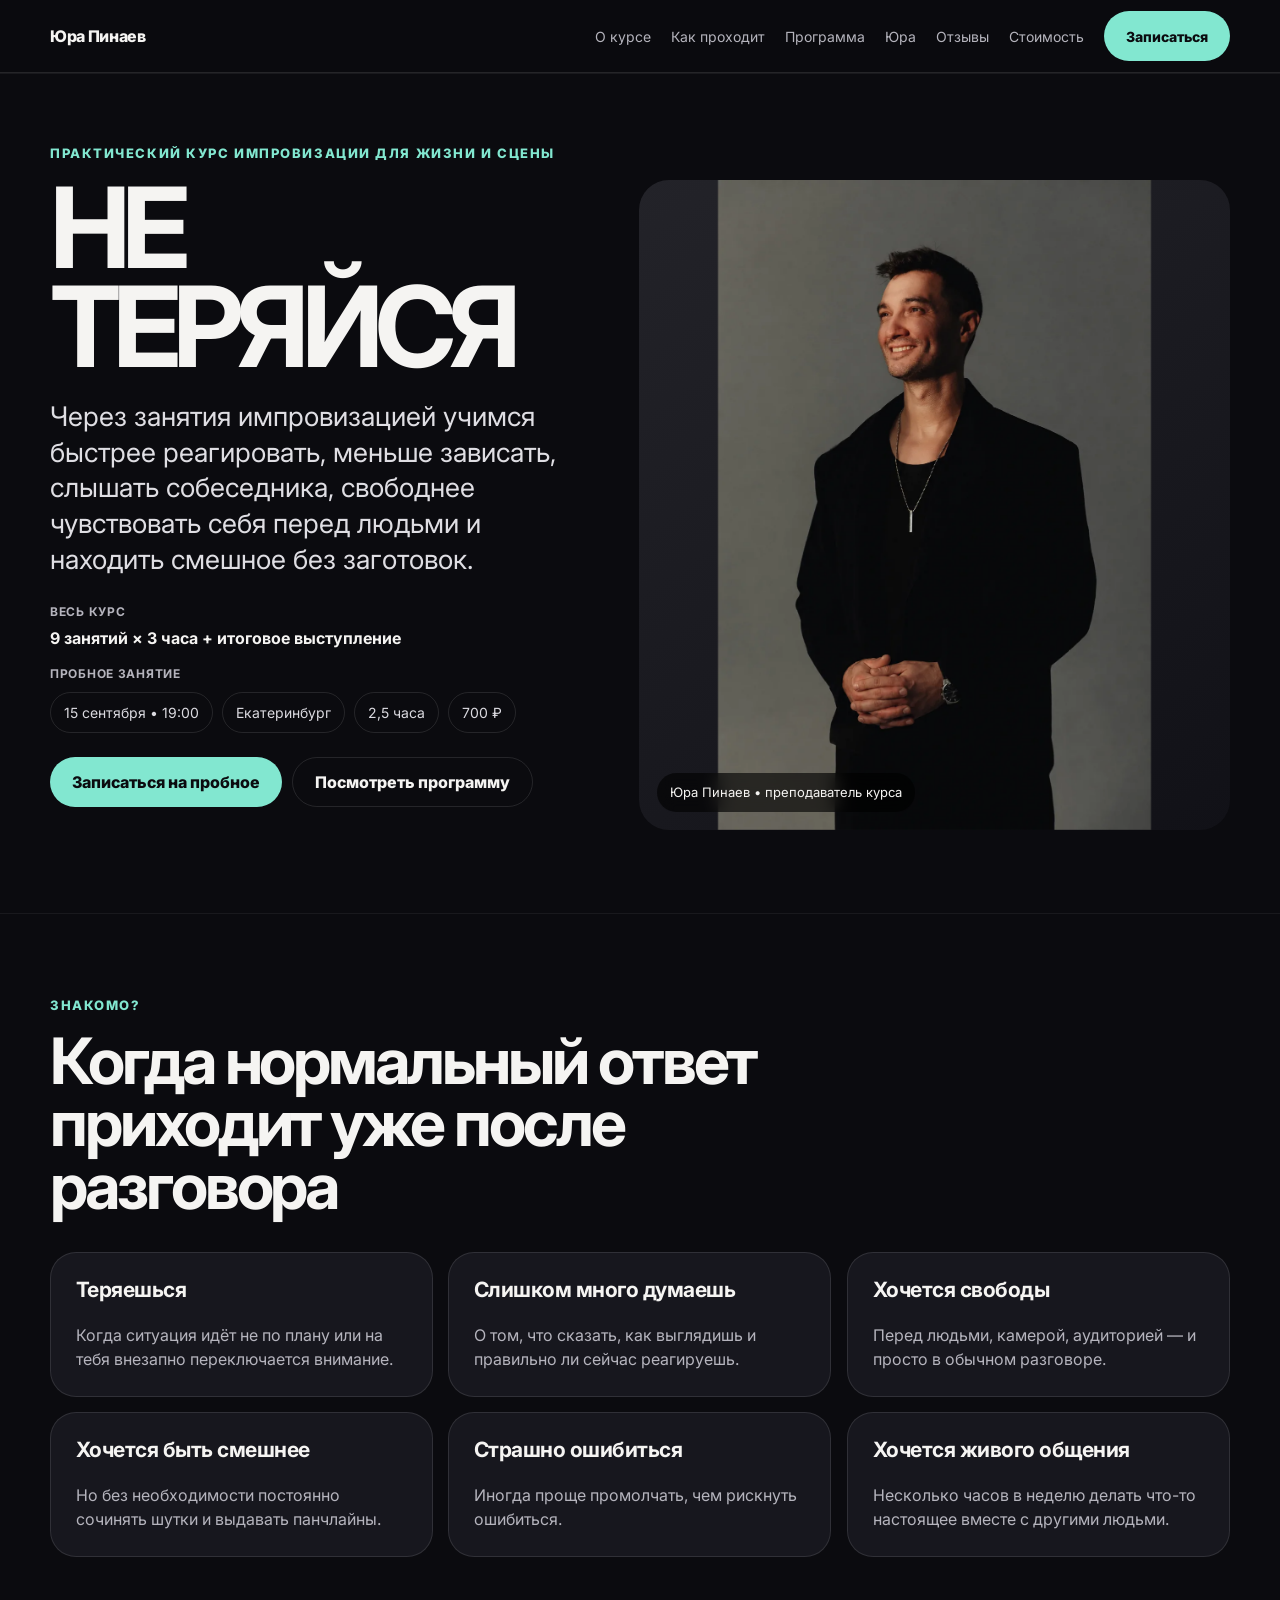
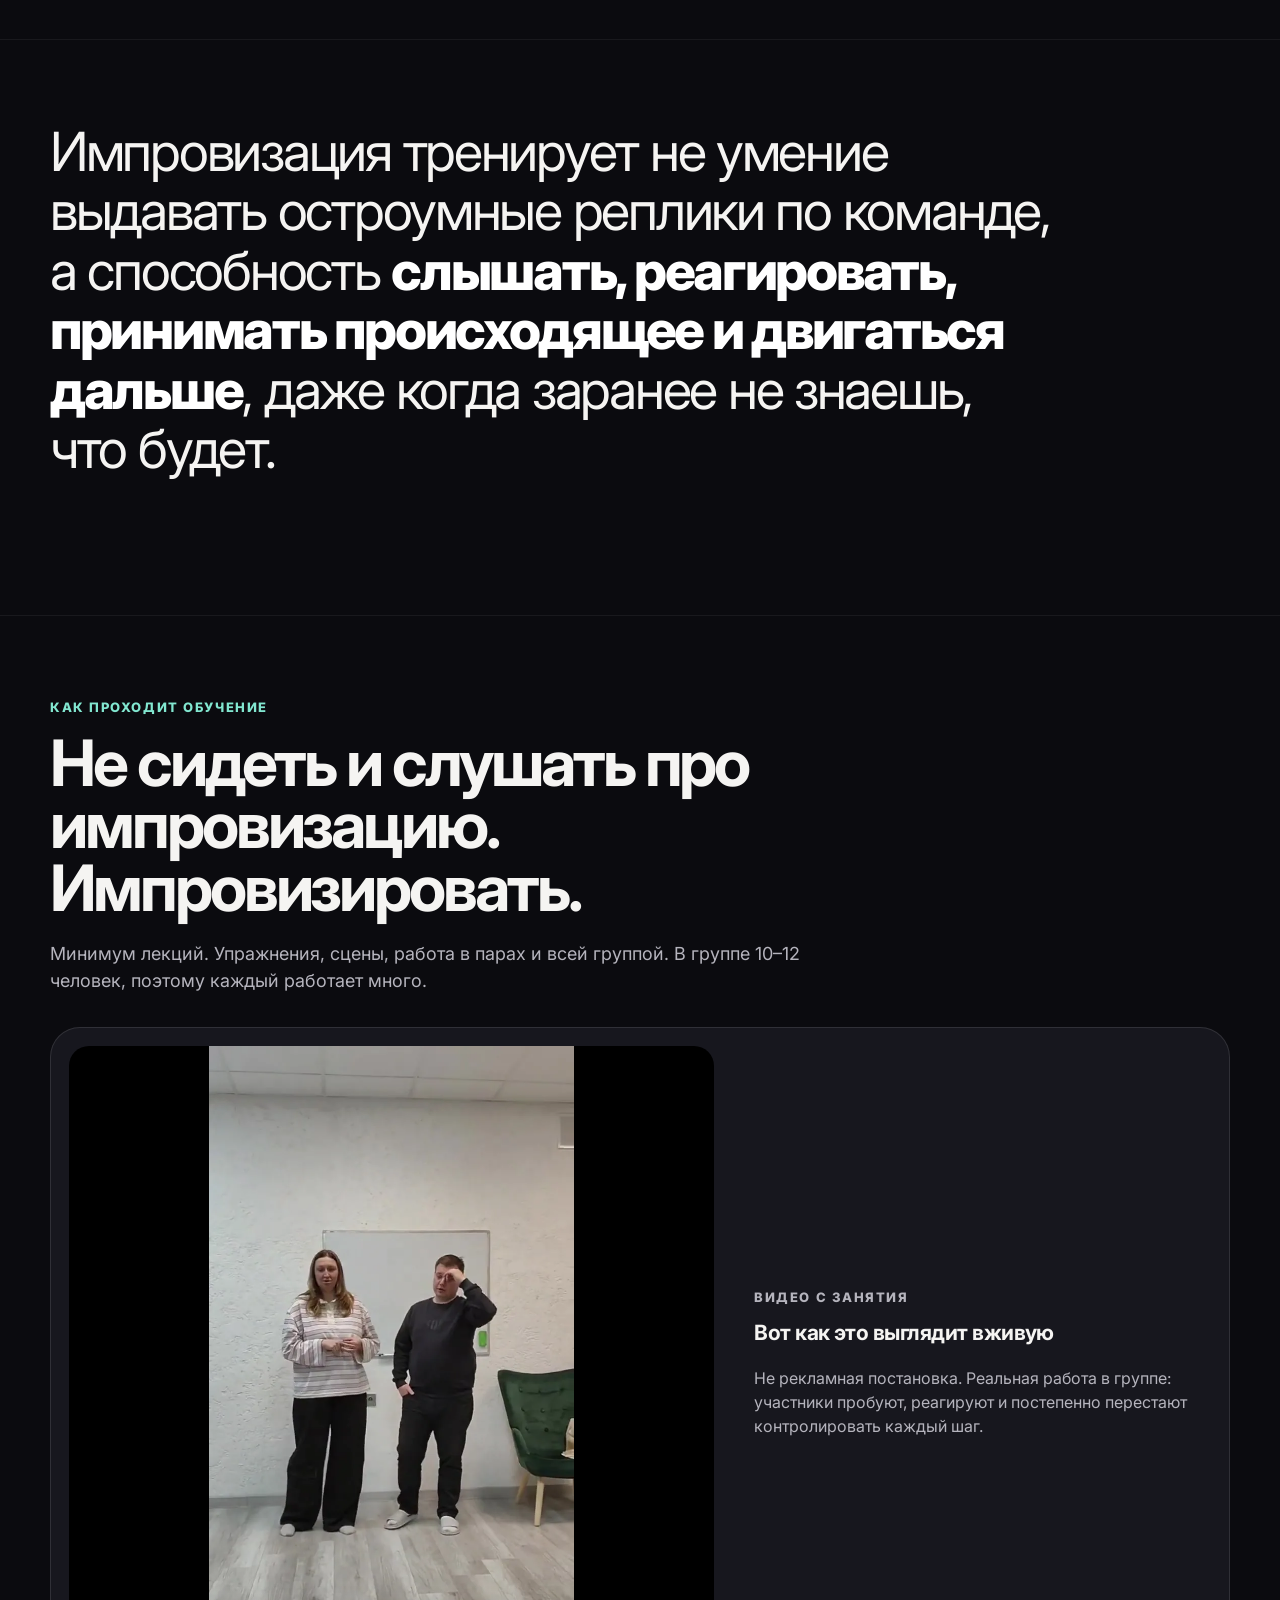
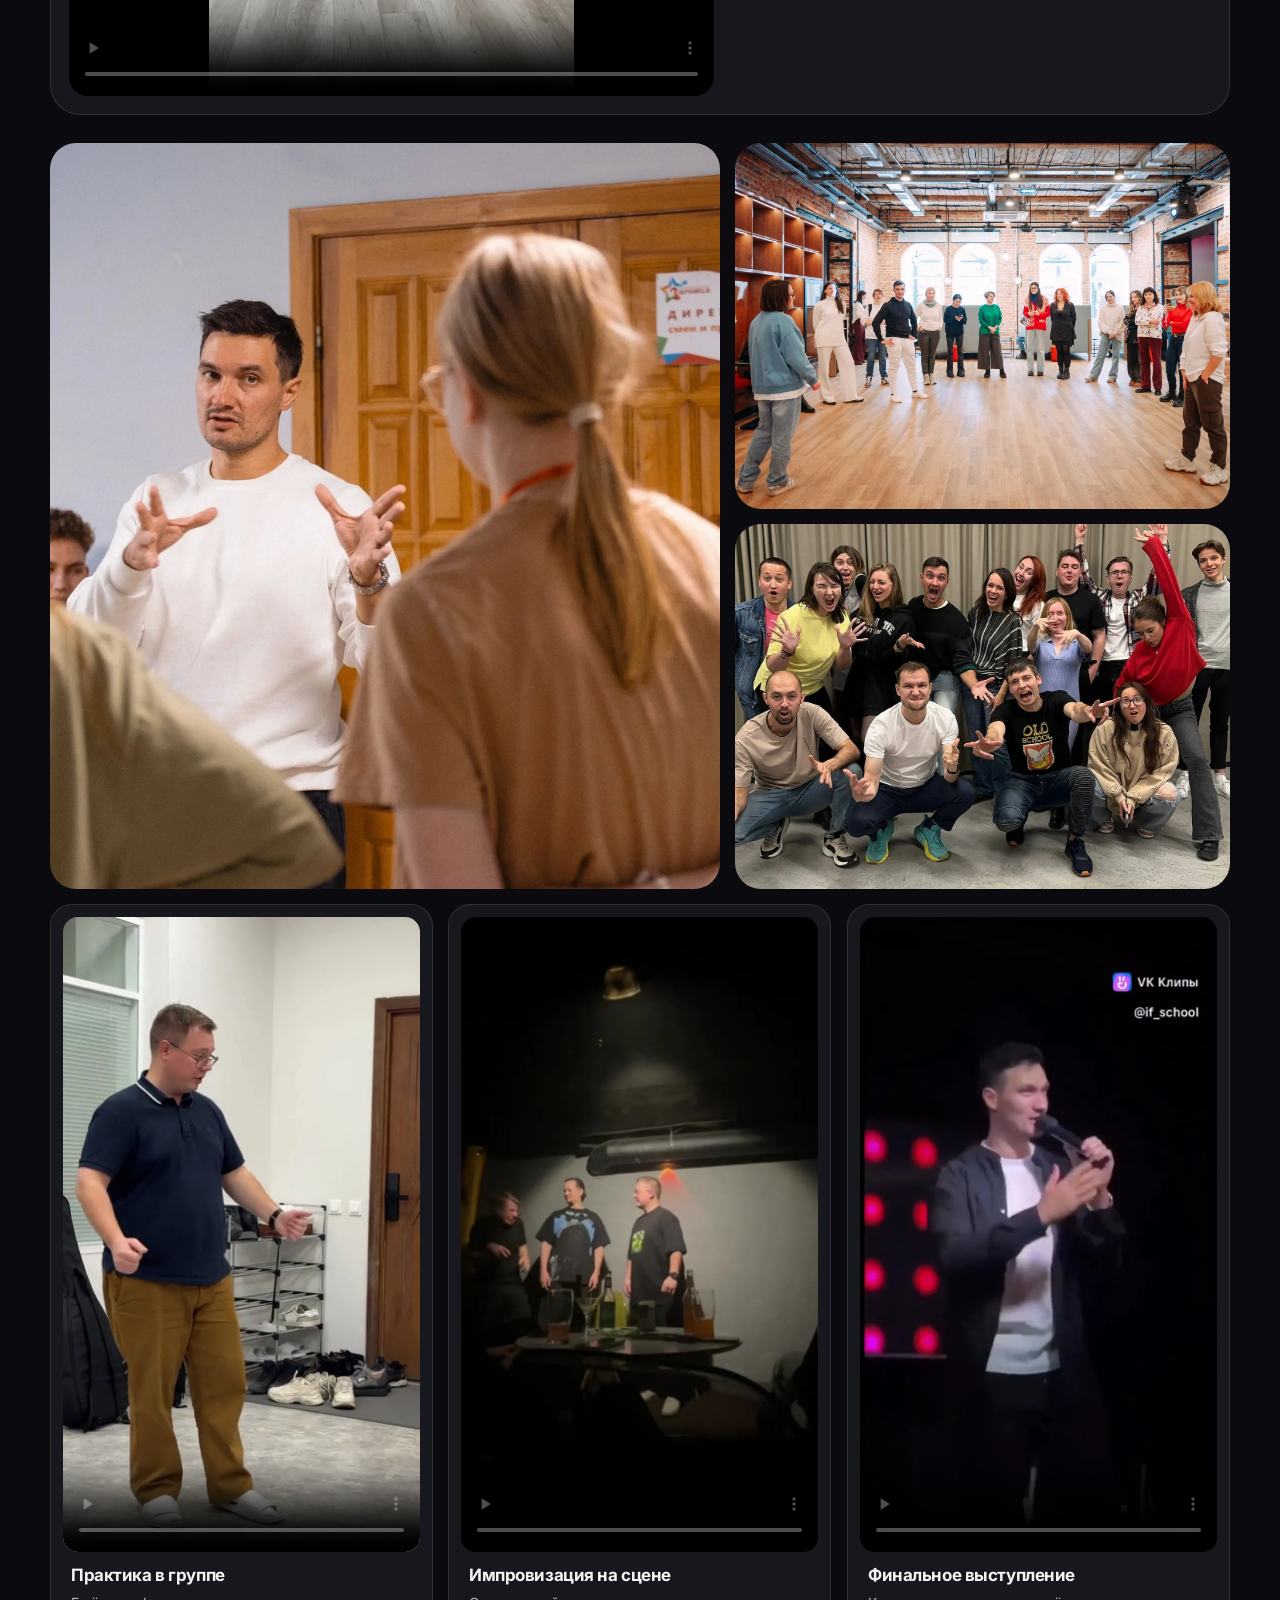
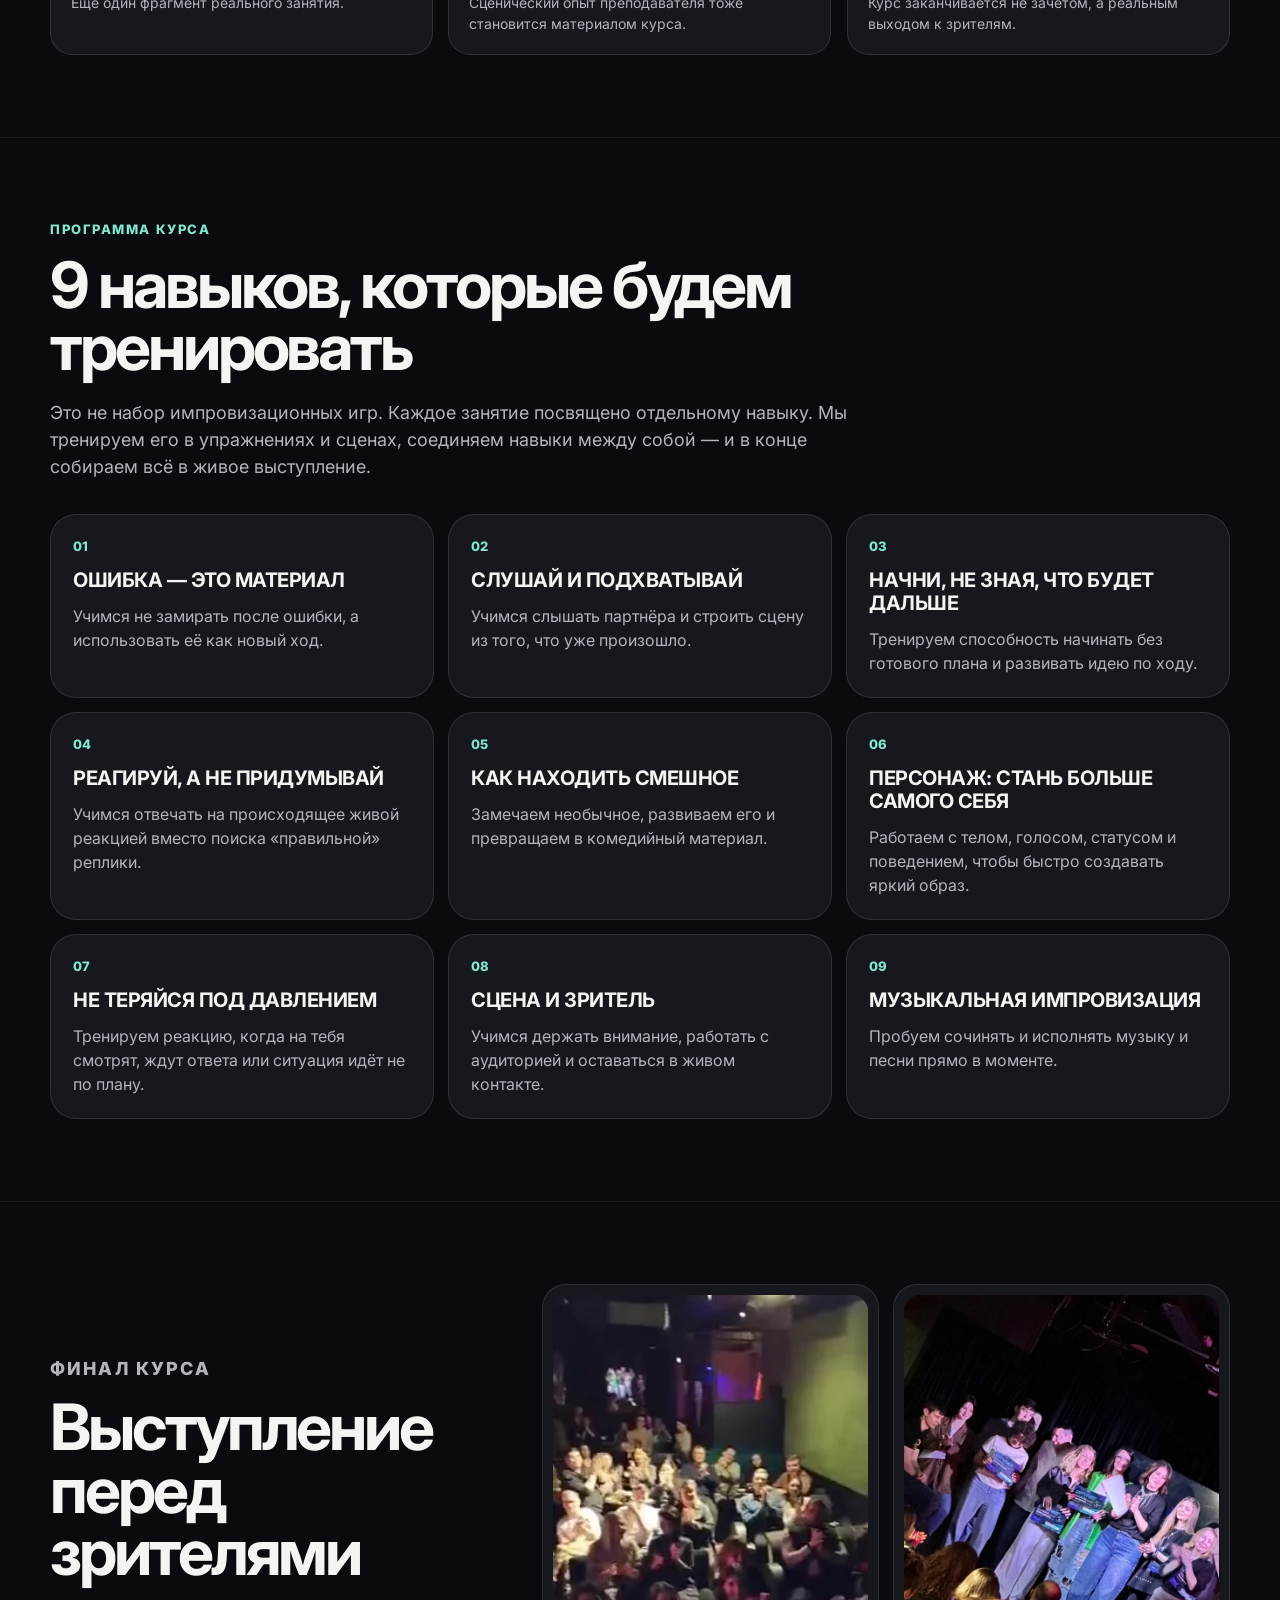
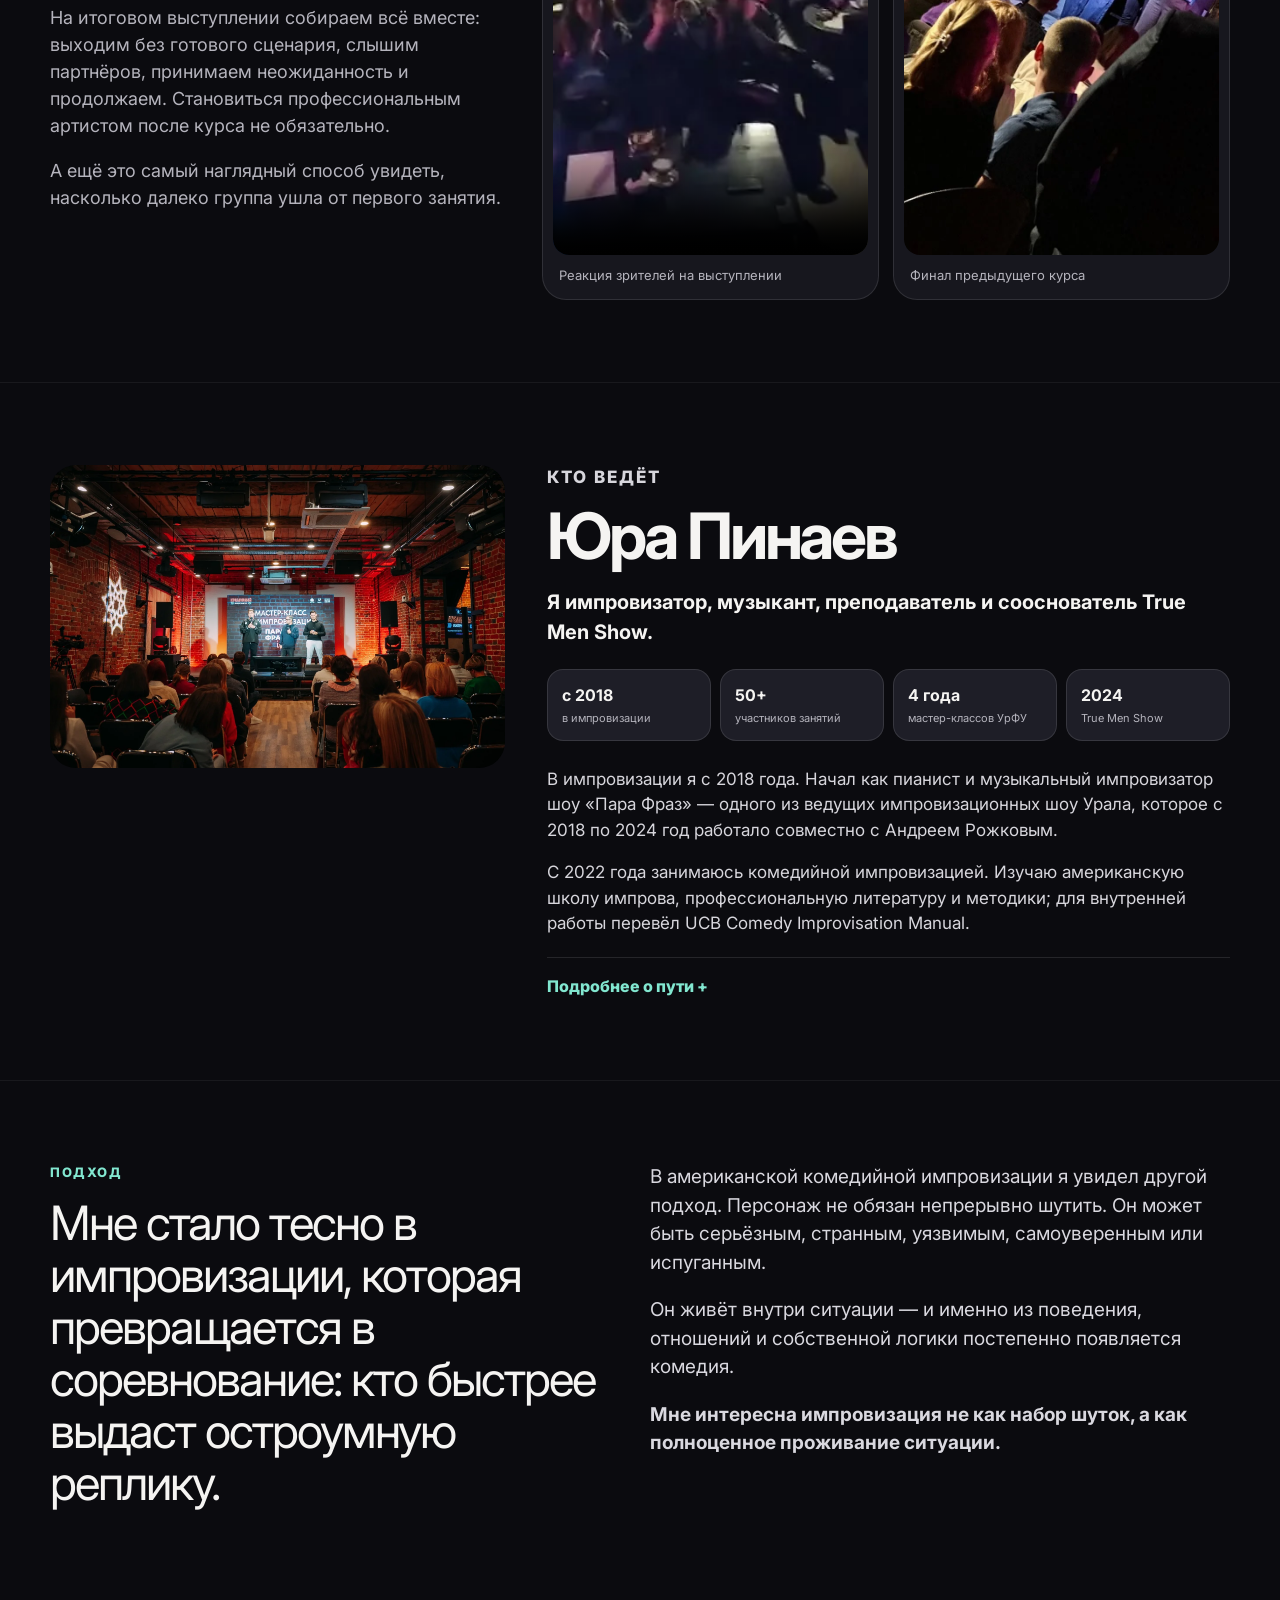
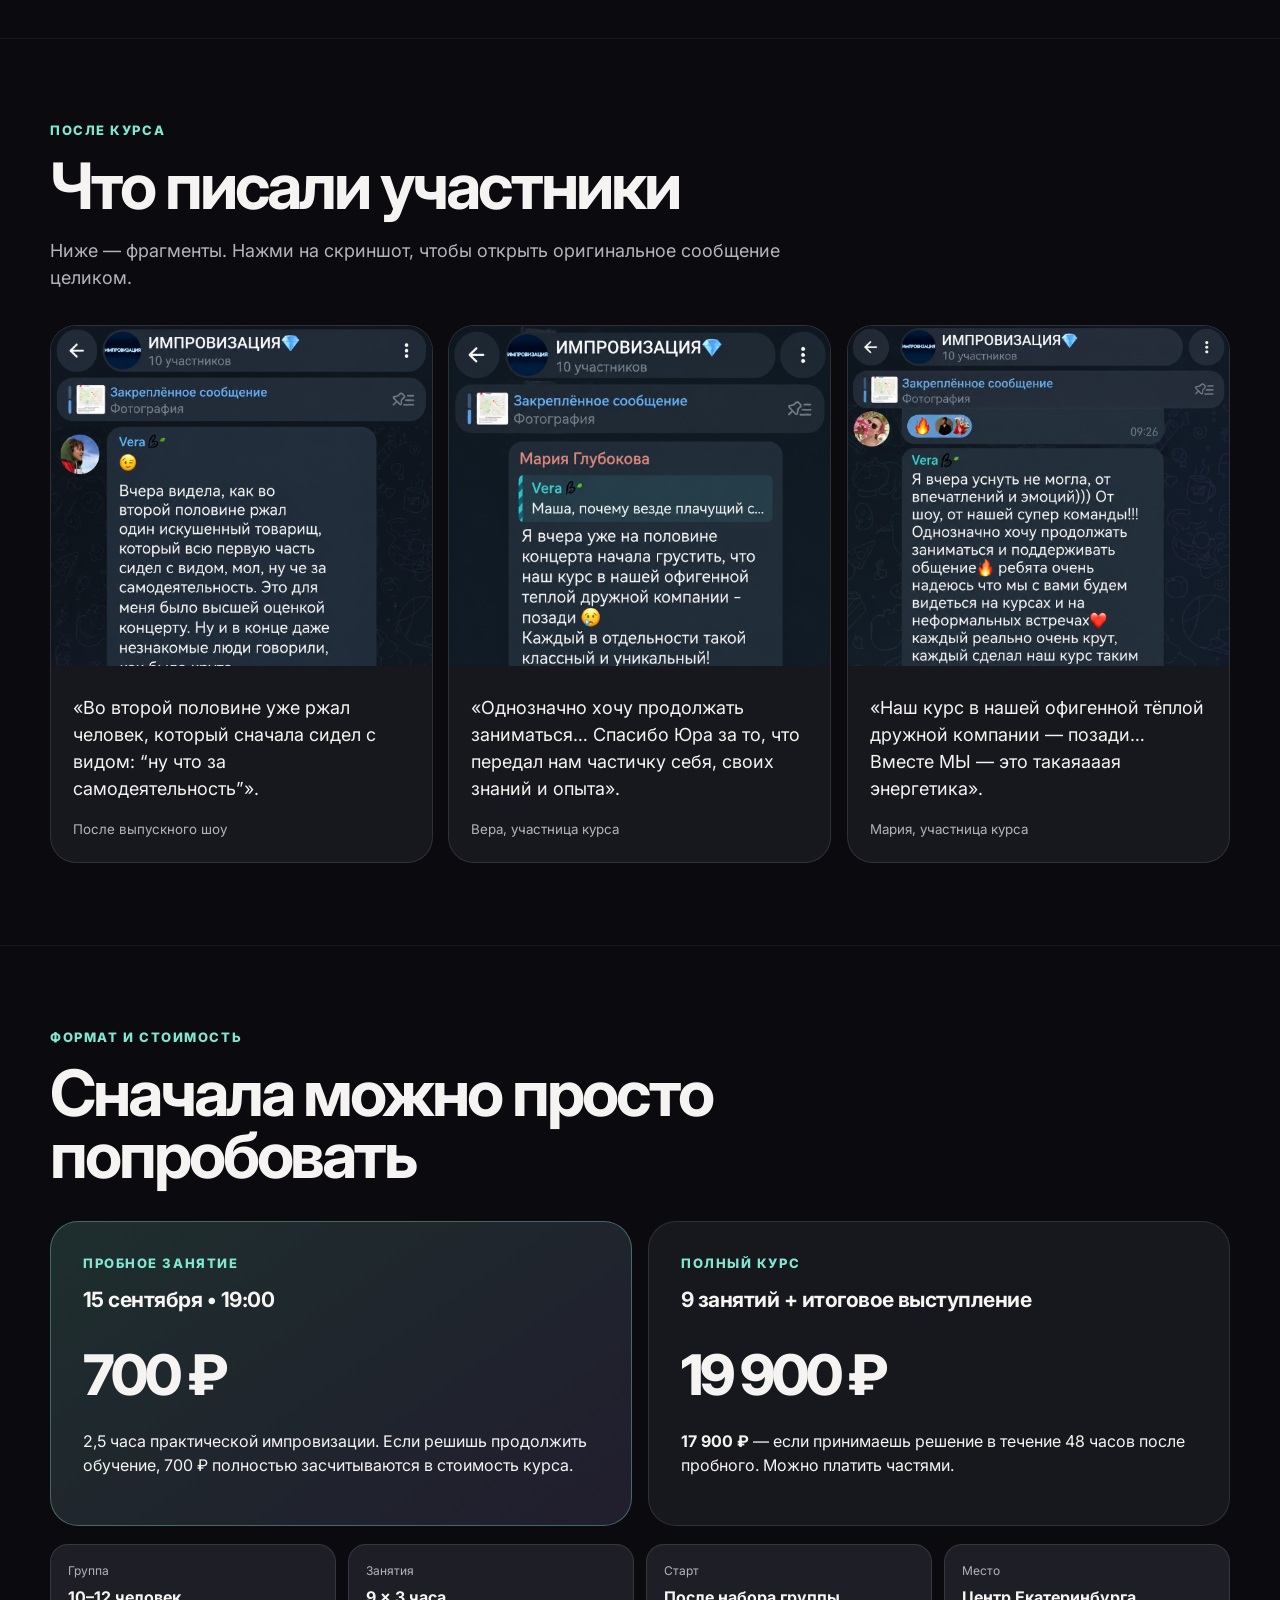
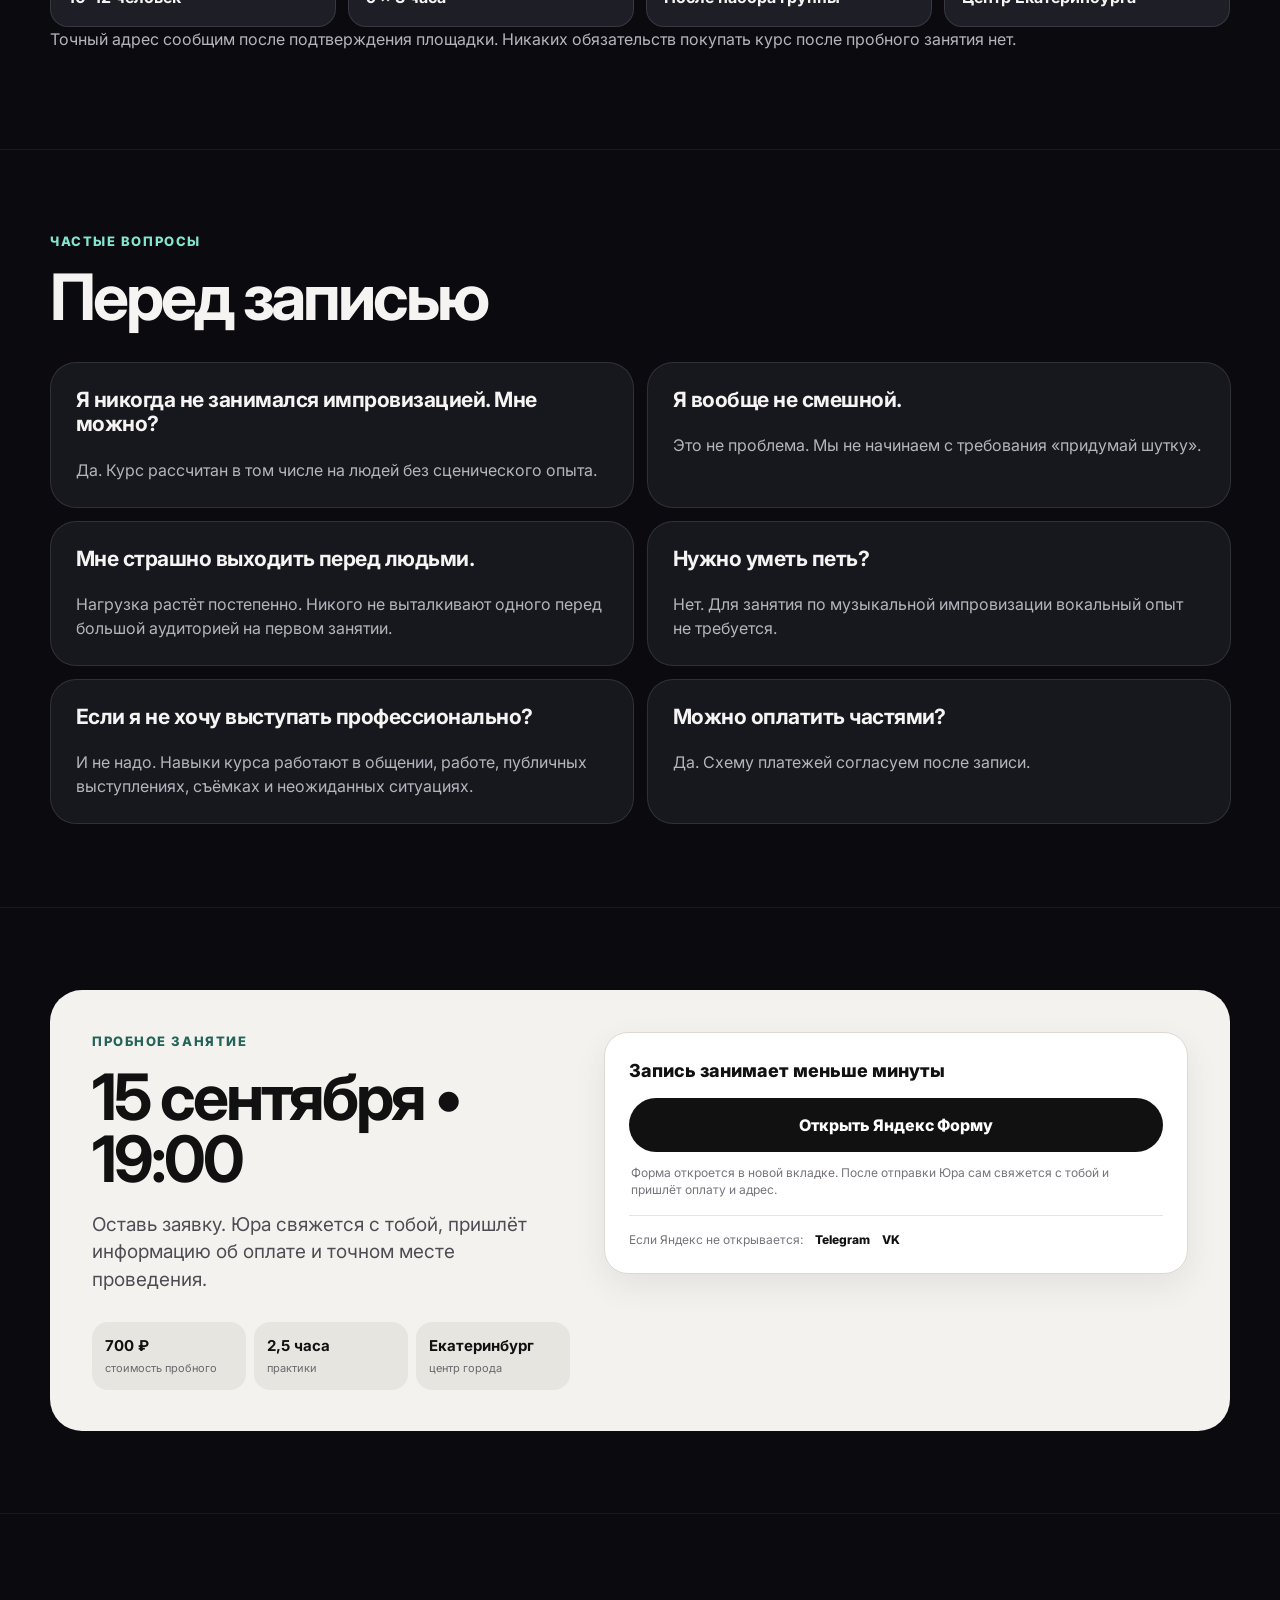
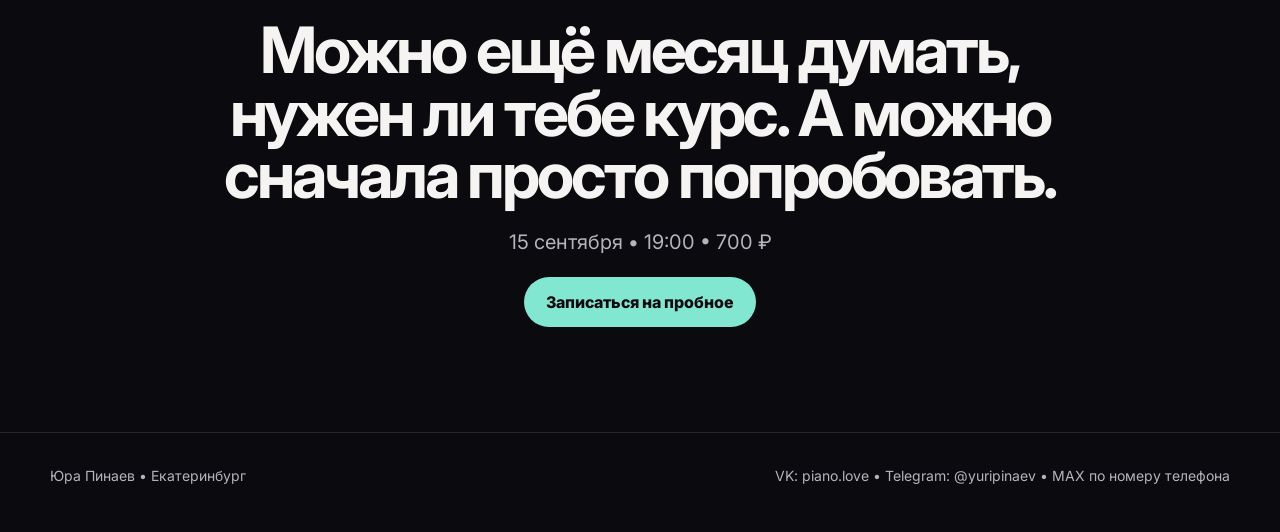
==== commit a3b1e185: "Refine improv landing from user feedback" ====
--- a/improv/index.html
+++ b/improv/index.html
@@ -17,7 +17,7 @@
 <link href="https://fonts.googleapis.com" rel="preconnect"/>
 <link crossorigin="" href="https://fonts.gstatic.com" rel="preconnect"/>
 <link href="https://fonts.googleapis.com/css2?family=Inter:wght@400;500;600;700;800&amp;display=swap" rel="stylesheet"/>
-<link href="assets/css/style.css" rel="stylesheet"/>
+<link href="assets/css/style.css?v=20260908-1" rel="stylesheet"/>
 </head>
 <body>
 <header class="topbar">
@@ -38,14 +38,18 @@
 <section class="hero">
 <div class="wrap hero__grid">
 <div>
-<p class="eyebrow reveal" style="--reveal-delay:0ms;">Импровизация для жизни и сцены</p>
+<p class="eyebrow reveal" style="--reveal-delay:0ms;">Практический курс импровизации для жизни и сцены</p>
 <h1 class="reveal" style="--reveal-delay:85ms;">НЕ<br/>ТЕРЯЙСЯ</h1>
-<p class="lead reveal" style="--reveal-delay:170ms;">Курс о том, как быстрее реагировать, меньше зависать, слышать партнёра, свободнее чувствовать себя перед людьми и находить смешное без заготовленных шуток.</p>
-<div class="hero__facts reveal" style="--reveal-delay:255ms;">
+<p class="lead reveal" style="--reveal-delay:170ms;">Через занятия импровизацией учимся быстрее реагировать, меньше зависать, слышать собеседника, свободнее чувствовать себя перед людьми и находить смешное без заготовок.</p>
+<div class="reveal" style="--reveal-delay:255ms;">
+<p class="hero__course"><span class="hero__label">Весь курс</span><strong>9 занятий × 3 часа + итоговое выступление</strong></p>
+<div class="hero__facts">
+<span class="hero__label">Пробное занятие</span>
 <span class="pill">15 сентября • 19:00</span>
 <span class="pill">Екатеринбург</span>
 <span class="pill">2,5 часа</span>
 <span class="pill">700 ₽</span>
+</div>
 </div>
 <div class="hero__actions reveal" style="--reveal-delay:340ms;">
 <a class="button" href="#signup">Записаться на пробное</a>
@@ -73,7 +77,7 @@
 <article class="card reveal" style="--reveal-delay:80ms;"><h3>Слишком много думаешь</h3><p>О том, что сказать, как выглядишь и правильно ли сейчас реагируешь.</p></article>
 <article class="card reveal" style="--reveal-delay:160ms;"><h3>Хочется свободы</h3><p>Перед людьми, камерой, аудиторией — и просто в обычном разговоре.</p></article>
 <article class="card reveal" style="--reveal-delay:240ms;"><h3>Хочется быть смешнее</h3><p>Но без необходимости постоянно сочинять шутки и выдавать панчлайны.</p></article>
-<article class="card reveal" style="--reveal-delay:0ms;"><h3>Страшно ошибиться</h3><p>Поэтому иногда проще промолчать, чем попробовать и не попасть.</p></article>
+<article class="card reveal" style="--reveal-delay:0ms;"><h3>Страшно ошибиться</h3><p>Иногда проще промолчать, чем рискнуть ошибиться.</p></article>
 <article class="card reveal" style="--reveal-delay:80ms;"><h3>Хочется живого общения</h3><p>Несколько часов в неделю делать что-то настоящее вместе с другими людьми.</p></article>
 </div>
 </div>
@@ -90,14 +94,7 @@
 <h2>Не сидеть и слушать про импровизацию. Импровизировать.</h2>
 <p>Минимум лекций. Упражнения, сцены, работа в парах и всей группой. В группе 10–12 человек, поэтому каждый работает много.</p>
 </div>
-<div class="media-collage">
-<img alt="Юра Пинаев объясняет упражнение участникам" class="reveal reveal-scale" src="assets/images/training-close.webp" style="--reveal-delay:0ms;"/>
-<div class="media-collage__stack reveal reveal-scale" style="--reveal-delay:90ms;">
-<img alt="Группа на занятии по импровизации" src="assets/images/training-circle.webp"/>
-<img alt="Участники курса импровизации" src="assets/images/group.webp"/>
-</div>
-</div>
-<div class="video-feature reveal reveal-scale" style="margin-top:18px;--reveal-delay:0ms;">
+<div class="video-feature reveal reveal-scale" style="--reveal-delay:0ms;">
 <video controls="" playsinline="" poster="assets/images/training-1-poster.webp" preload="metadata">
 <source src="assets/video/training-1.mp4" type="video/mp4"/>
 </video>
@@ -107,6 +104,13 @@
 <p>Не рекламная постановка. Реальная работа в группе: участники пробуют, реагируют и постепенно перестают контролировать каждый шаг.</p>
 </div>
 </div>
+<div class="media-collage">
+<img alt="Юра Пинаев объясняет упражнение участникам" class="reveal reveal-scale" src="assets/images/training-close.webp" style="--reveal-delay:0ms;"/>
+<div class="media-collage__stack reveal reveal-scale" style="--reveal-delay:90ms;">
+<img alt="Группа на занятии по импровизации" src="assets/images/training-circle.webp"/>
+<img alt="Участники курса импровизации" src="assets/images/group.webp"/>
+</div>
+</div>
 <div class="video-grid">
 <article class="video-card reveal reveal-scale" style="--reveal-delay:0ms;">
 <video controls="" playsinline="" poster="assets/images/training-2-poster.webp" preload="metadata"><source src="assets/video/training-2.mp4" type="video/mp4"/></video>
@@ -126,20 +130,20 @@
 <section id="program">
 <div class="wrap">
 <div class="section-head reveal">
-<p class="eyebrow">9 занятий по 3 часа</p>
-<h2>Программа</h2>
-<p>Названия — это не темы лекций, а навыки, которые тренируем через практику.</p>
+<p class="eyebrow">Программа курса</p>
+<h2>9 навыков, которые будем тренировать</h2>
+<p>Это не набор импровизационных игр. Каждое занятие посвящено отдельному навыку. Мы тренируем его в упражнениях и сценах, соединяем навыки между собой — и в конце собираем всё в живое выступление.</p>
 </div>
 <div class="program">
-<article class="card reveal" style="--reveal-delay:0ms;"><div class="num">01</div><h3>ОШИБКА — ЭТО МАТЕРИАЛ</h3><p>Перестаём пытаться сделать всё правильно. Используем случайность, промах и неожиданность как продолжение сцены.</p></article>
-<article class="card reveal" style="--reveal-delay:80ms;"><div class="num">02</div><h3>СЛУШАЙ И ПОДХВАТЫВАЙ</h3><p>Не ждать своей очереди говорить, а действительно слышать партнёра и строить следующий шаг из того, что уже произошло.</p></article>
-<article class="card reveal" style="--reveal-delay:160ms;"><div class="num">03</div><h3>НАЧНИ, НЕ ЗНАЯ, ЧТО БУДЕТ ДАЛЬШЕ</h3><p>Входить в ситуацию без готового плана, делать первый конкретный выбор и не писать всю сцену заранее в голове.</p></article>
-<article class="card reveal" style="--reveal-delay:240ms;"><div class="num">04</div><h3>РЕАГИРУЙ, А НЕ ПРИДУМЫВАЙ</h3><p>Играть отношение, эмоцию и происходящее между людьми вместо бесконечного поиска «интересной идеи».</p></article>
-<article class="card reveal" style="--reveal-delay:0ms;"><div class="num">05</div><h3>КАК НАХОДИТЬ СМЕШНОЕ</h3><p>Замечать необычное, видеть закономерность и развивать её — без коллекции готовых шуток.</p></article>
-<article class="card reveal" style="--reveal-delay:80ms;"><div class="num">06</div><h3>ПЕРСОНАЖ: СТАНЬ БОЛЬШЕ САМОГО СЕБЯ</h3><p>Тело, голос, статус, отношение к миру. Персонаж из понятной человеческой логики.</p></article>
-<article class="card reveal" style="--reveal-delay:160ms;"><div class="num">07</div><h3>НЕ ТЕРЯЙСЯ ПОД ДАВЛЕНИЕМ</h3><p>Когда на тебя смотрят, задают неожиданный вопрос или всё происходит слишком быстро.</p></article>
-<article class="card reveal" style="--reveal-delay:240ms;"><div class="num">08</div><h3>СЦЕНА И ЗРИТЕЛЬ</h3><p>Работа с вниманием аудитории, пространством, энергией и подготовка к итоговому выступлению.</p></article>
-<article class="card reveal" style="--reveal-delay:0ms;"><div class="num">09</div><h3>МУЗЫКАЛЬНАЯ ИМПРОВИЗАЦИЯ</h3><p>Ритм, мелодия, голос и песни, которых секунду назад ещё не существовало.</p></article>
+<article class="card reveal" style="--reveal-delay:0ms;"><div class="num">01</div><h3>ОШИБКА — ЭТО МАТЕРИАЛ</h3><p>Учимся не замирать после ошибки, а использовать её как новый ход.</p></article>
+<article class="card reveal" style="--reveal-delay:80ms;"><div class="num">02</div><h3>СЛУШАЙ И ПОДХВАТЫВАЙ</h3><p>Учимся слышать партнёра и строить сцену из того, что уже произошло.</p></article>
+<article class="card reveal" style="--reveal-delay:160ms;"><div class="num">03</div><h3>НАЧНИ, НЕ ЗНАЯ, ЧТО БУДЕТ ДАЛЬШЕ</h3><p>Тренируем способность начинать без готового плана и развивать идею по ходу.</p></article>
+<article class="card reveal" style="--reveal-delay:240ms;"><div class="num">04</div><h3>РЕАГИРУЙ, А НЕ ПРИДУМЫВАЙ</h3><p>Учимся отвечать на происходящее живой реакцией вместо поиска «правильной» реплики.</p></article>
+<article class="card reveal" style="--reveal-delay:0ms;"><div class="num">05</div><h3>КАК НАХОДИТЬ СМЕШНОЕ</h3><p>Замечаем необычное, развиваем его и превращаем в комедийный материал.</p></article>
+<article class="card reveal" style="--reveal-delay:80ms;"><div class="num">06</div><h3>ПЕРСОНАЖ: СТАНЬ БОЛЬШЕ САМОГО СЕБЯ</h3><p>Работаем с телом, голосом, статусом и поведением, чтобы быстро создавать яркий образ.</p></article>
+<article class="card reveal" style="--reveal-delay:160ms;"><div class="num">07</div><h3>НЕ ТЕРЯЙСЯ ПОД ДАВЛЕНИЕМ</h3><p>Тренируем реакцию, когда на тебя смотрят, ждут ответа или ситуация идёт не по плану.</p></article>
+<article class="card reveal" style="--reveal-delay:240ms;"><div class="num">08</div><h3>СЦЕНА И ЗРИТЕЛЬ</h3><p>Учимся держать внимание, работать с аудиторией и оставаться в живом контакте.</p></article>
+<article class="card reveal" style="--reveal-delay:0ms;"><div class="num">09</div><h3>МУЗЫКАЛЬНАЯ ИМПРОВИЗАЦИЯ</h3><p>Пробуем сочинять и исполнять музыку и песни прямо в моменте.</p></article>
 </div>
 </div>
 </section>
@@ -148,20 +152,20 @@
 <div class="final-proof__copy reveal reveal-left" style="--reveal-delay:0ms;">
 <p class="eyebrow">Финал курса</p>
 <h2>Выступление перед зрителями</h2>
-<p>Не потому, что после курса все должны стать артистами. Это точка, где приходится собрать всё вместе: выйти без готового сценария, услышать партнёров, принять неожиданность и продолжать.</p>
+<p>На итоговом выступлении собираем всё вместе: выходим без готового сценария, слышим партнёров, принимаем неожиданность и продолжаем. Становиться профессиональным артистом после курса не обязательно.</p>
 <p>А ещё это самый наглядный способ увидеть, насколько далеко группа ушла от первого занятия.</p>
 </div>
 <div class="final-proof__media">
 <figure class="proof-media reveal reveal-scale" style="--reveal-delay:0ms;">
-<img alt="Участники курса после итогового выступления" src="assets/images/showcase.webp"/>
-<figcaption>Финал предыдущего курса</figcaption>
-</figure>
-<figure class="proof-media reveal reveal-scale" style="--reveal-delay:80ms;">
 <video controls="" playsinline="" poster="assets/images/audience-reaction-poster.webp" preload="metadata">
 <source src="assets/video/audience-reaction.mp4" type="video/mp4"/>
 </video>
 <figcaption>Реакция зрителей на выступлении</figcaption>
 </figure>
+<figure class="proof-media reveal reveal-scale" style="--reveal-delay:80ms;">
+<img alt="Участники курса после итогового выступления" src="assets/images/showcase.webp"/>
+<figcaption>Финал предыдущего курса</figcaption>
+</figure>
 </div>
 </div>
 </section>
@@ -173,21 +177,21 @@
 <div class="bio__copy reveal reveal-right" style="--reveal-delay:0ms;">
 <p class="eyebrow">Кто ведёт</p>
 <h2>Юра Пинаев</h2>
-<p class="bio__lead"><strong>Импровизатор, музыкант и преподаватель. Сооснователь True Men Show.</strong></p>
+<p class="bio__lead"><strong>Я импровизатор, музыкант, преподаватель и сооснователь True Men Show.</strong></p>
 <div aria-label="Опыт Юры Пинаева" class="bio__facts">
 <span><strong>с 2018</strong><small>в импровизации</small></span>
 <span><strong>50+</strong><small>участников занятий</small></span>
 <span><strong>4 года</strong><small>мастер-классов УрФУ</small></span>
 <span><strong>2024</strong><small>True Men Show</small></span>
 </div>
-<p>Начал как пианист и музыкальный импровизатор шоу «Пара Фраз» — одного из ведущих импровизационных шоу Урала, которое с 2018 по 2024 год работало совместно с Андреем Рожковым.</p>
-<p>С 2022 года занимается комедийной импровизацией. Изучает американскую школу импрова, профессиональную литературу и методики; для внутренней работы перевёл UCB Comedy Improvisation Manual.</p>
+<p>В импровизации я с 2018 года. Начал как пианист и музыкальный импровизатор шоу «Пара Фраз» — одного из ведущих импровизационных шоу Урала, которое с 2018 по 2024 год работало совместно с Андреем Рожковым.</p>
+<p>С 2022 года занимаюсь комедийной импровизацией. Изучаю американскую школу импрова, профессиональную литературу и методики; для внутренней работы перевёл UCB Comedy Improvisation Manual.</p>
 <details class="bio-more">
 <summary>Подробнее о пути</summary>
 <div class="bio-more__content">
-<p>В 2024 году вместе с Павлом Кондратьевым создал True Men Show и начал преподавать импровизацию в IF School. Провёл полноценный курс, регулярные тренировки и занятия — через них прошло более 50 человек.</p>
-<p>Четыре года проводил мастер-классы по импровизации для студентов УрФУ. Проводил мастер-классы для предпринимателей при поддержке Свердловского фонда поддержки предпринимателей и «Домны».</p>
-<p>Музыкой занимается с детства: музыкальная школа, фортепиано, вокал; дополнительно обучался по методике Brett Manning.</p>
+<p>В 2024 году мы с Павлом Кондратьевым создали True Men Show. Тогда же я начал преподавать импровизацию в IF School. Провёл полноценный курс, регулярные тренировки и занятия — через них прошло более 50 человек.</p>
+<p>Четыре года я проводил мастер-классы по импровизации для студентов УрФУ. Также проводил мастер-классы для предпринимателей при поддержке Свердловского фонда поддержки предпринимателей и «Домны».</p>
+<p>Музыкой занимаюсь с детства: музыкальная школа, фортепиано, вокал; дополнительно обучался по методике Brett Manning.</p>
 </div>
 </details>
 </div>
--- a/improv/assets/css/style.css
+++ b/improv/assets/css/style.css
@@ -36,7 +36,11 @@
 h2{font-size:clamp(36px,5.2vw,64px);line-height:.98;letter-spacing:-.048em;margin-bottom:20px}
 h3{font-size:21px;line-height:1.16;letter-spacing:-.025em}
 .lead{font-size:clamp(19px,2.2vw,27px);line-height:1.32;color:#dfdee3;max-width:720px}
-.hero__facts{display:flex;flex-wrap:wrap;gap:9px;margin:28px 0}
+.hero__course{margin:22px 0 16px;font-size:16px;line-height:1.4}
+.hero__label{display:block;color:var(--muted);font-size:12px;font-weight:700;letter-spacing:.06em;text-transform:uppercase}
+.hero__course .hero__label{margin-bottom:6px}
+.hero__facts{display:flex;flex-wrap:wrap;gap:9px;margin:0 0 24px}
+.hero__facts .hero__label{width:100%}
 .pill{border:1px solid var(--line);border-radius:999px;padding:9px 13px;color:#dbdae0;font-size:14px}
 .hero__actions{display:flex;flex-wrap:wrap;gap:10px}
 .ifline{display:flex;align-items:center;gap:10px;margin-top:20px;color:var(--muted);font-size:13px}
@@ -54,6 +58,7 @@
 .card{background:var(--panel);border:1px solid var(--line);border-radius:var(--r);padding:25px}
 .card p{color:var(--muted);margin-bottom:0}
 .big-statement{max-width:1000px;font-size:clamp(29px,4.4vw,54px);line-height:1.1;letter-spacing:-.042em}
+.big-statement strong{font-weight:800;color:#fff}
 .media-collage{display:grid;grid-template-columns:1.15fr .85fr;gap:15px;margin-top:28px}
 .media-collage__stack{display:grid;grid-template-rows:1fr 1fr;gap:15px}
 .media-collage img{width:100%;height:100%;object-fit:cover;border-radius:var(--r);min-height:260px}
@@ -68,7 +73,9 @@
 .video-card h3{font-size:17px;margin:14px 8px 6px}
 .video-card p{font-size:14px;color:var(--muted);margin:0 8px 8px}
 .program{display:grid;grid-template-columns:repeat(3,1fr);gap:14px}
-.program .card{min-height:244px}
+.program .card{min-height:0;padding:22px}
+.program .card h3{font-size:20px;margin-bottom:12px}
+.program .num{margin-bottom:12px}
 .num{color:var(--a);font-size:13px;font-weight:800;margin-bottom:16px}
 .final-proof{display:grid;grid-template-columns:.85fr 1.15fr;gap:20px;align-items:center}
 .final-proof img{width:100%;border-radius:var(--r);min-height:430px;object-fit:cover}
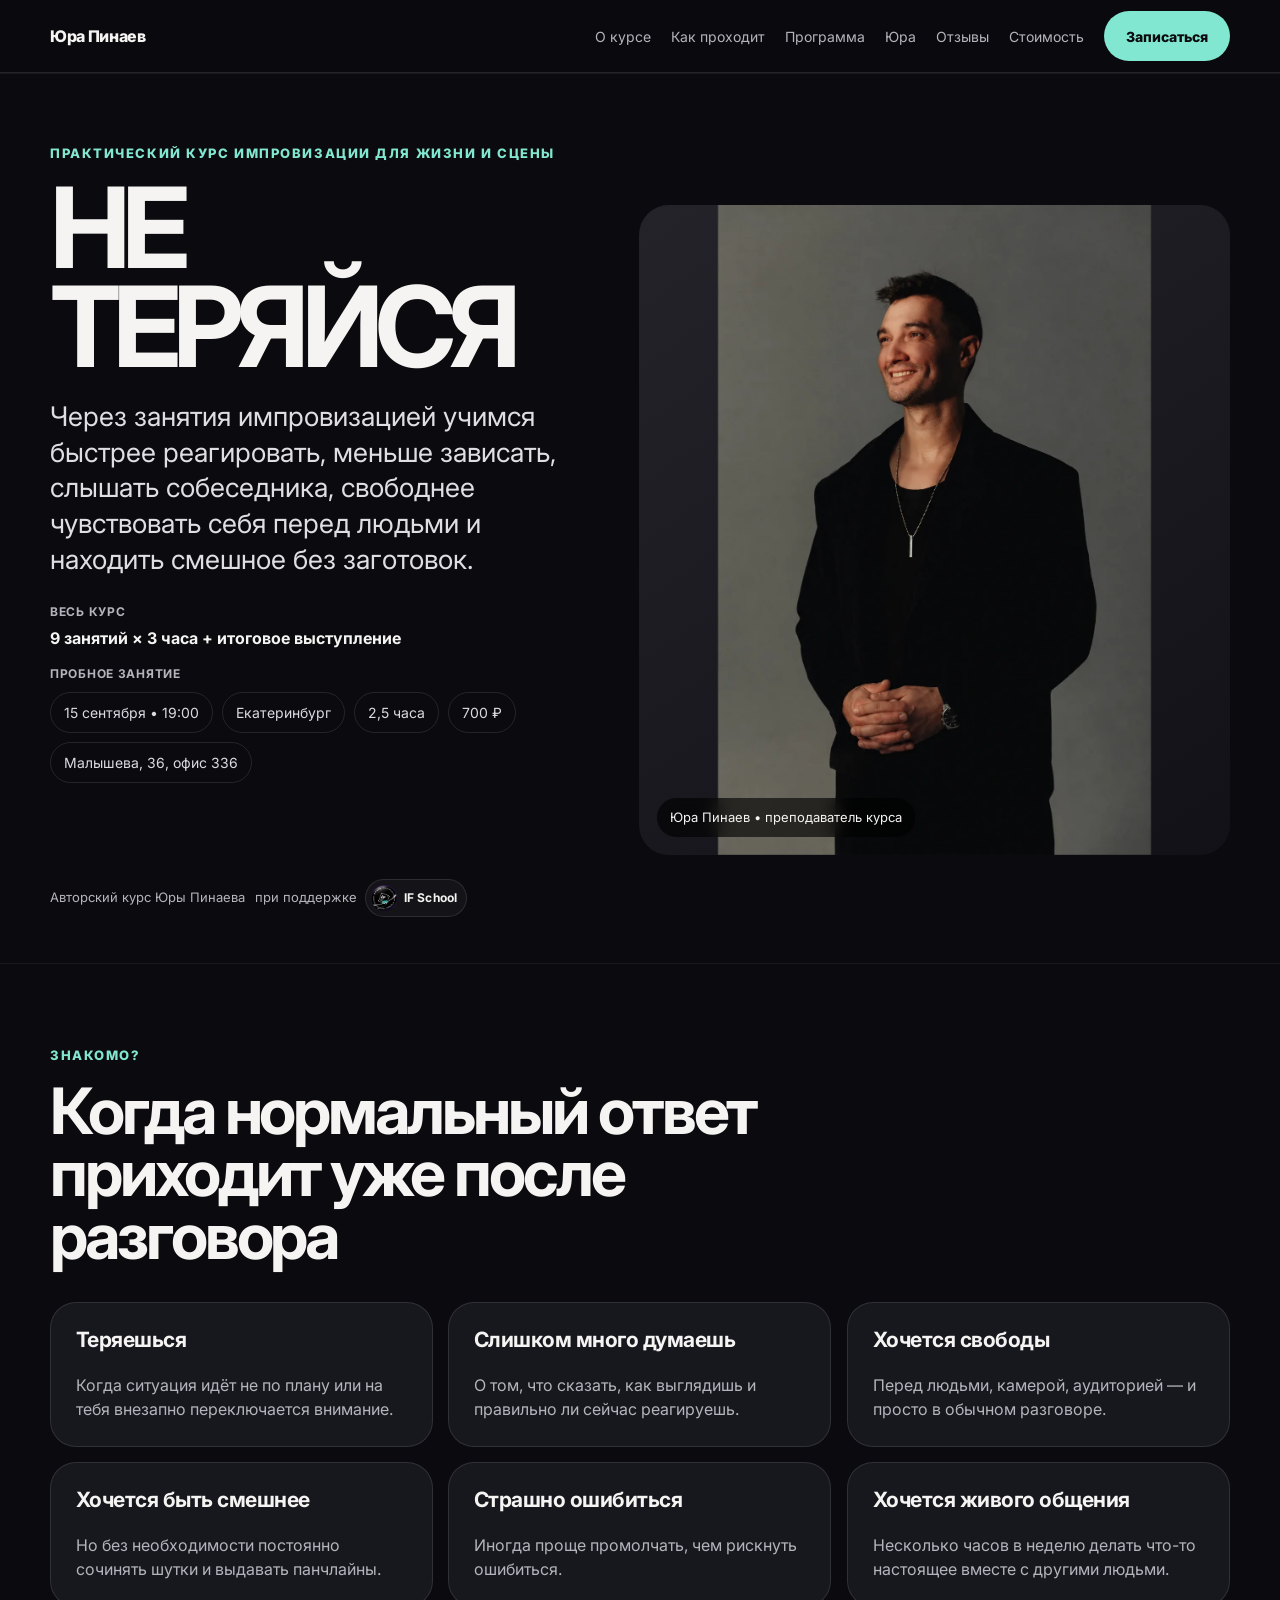
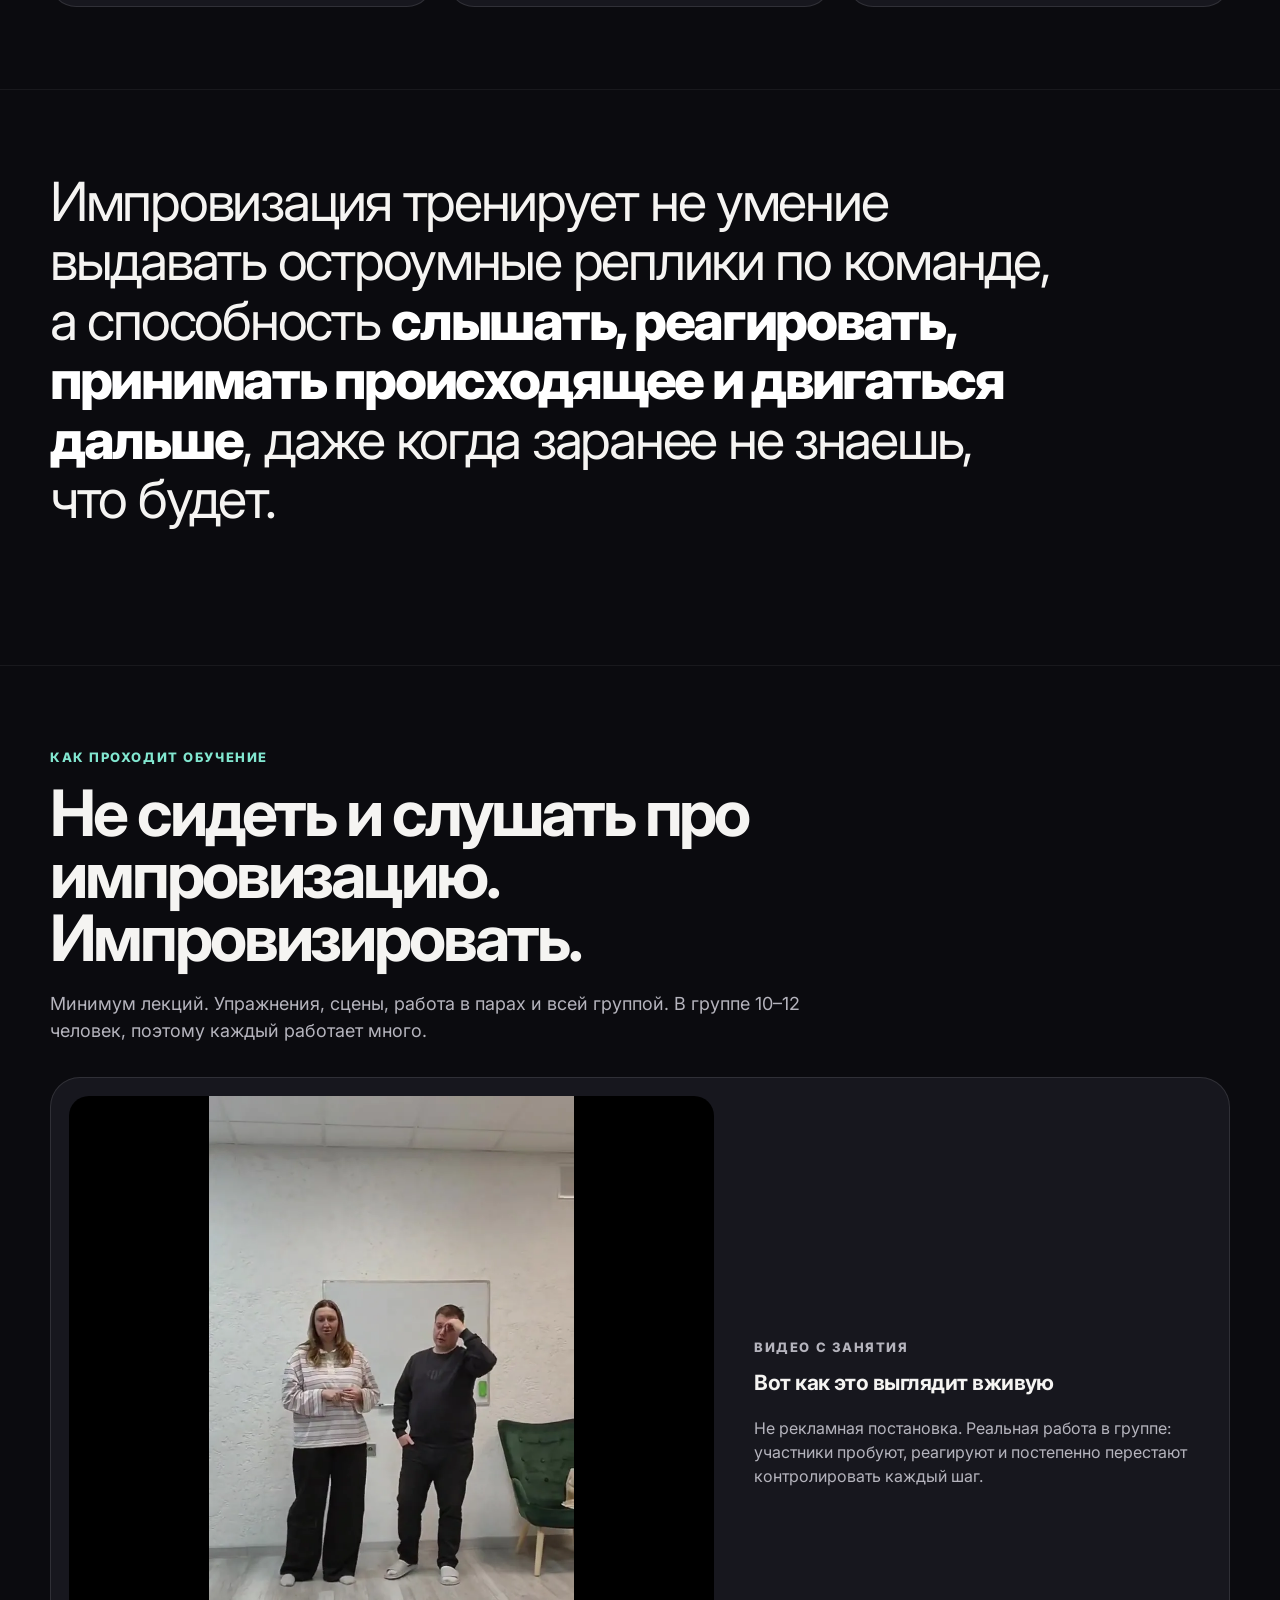
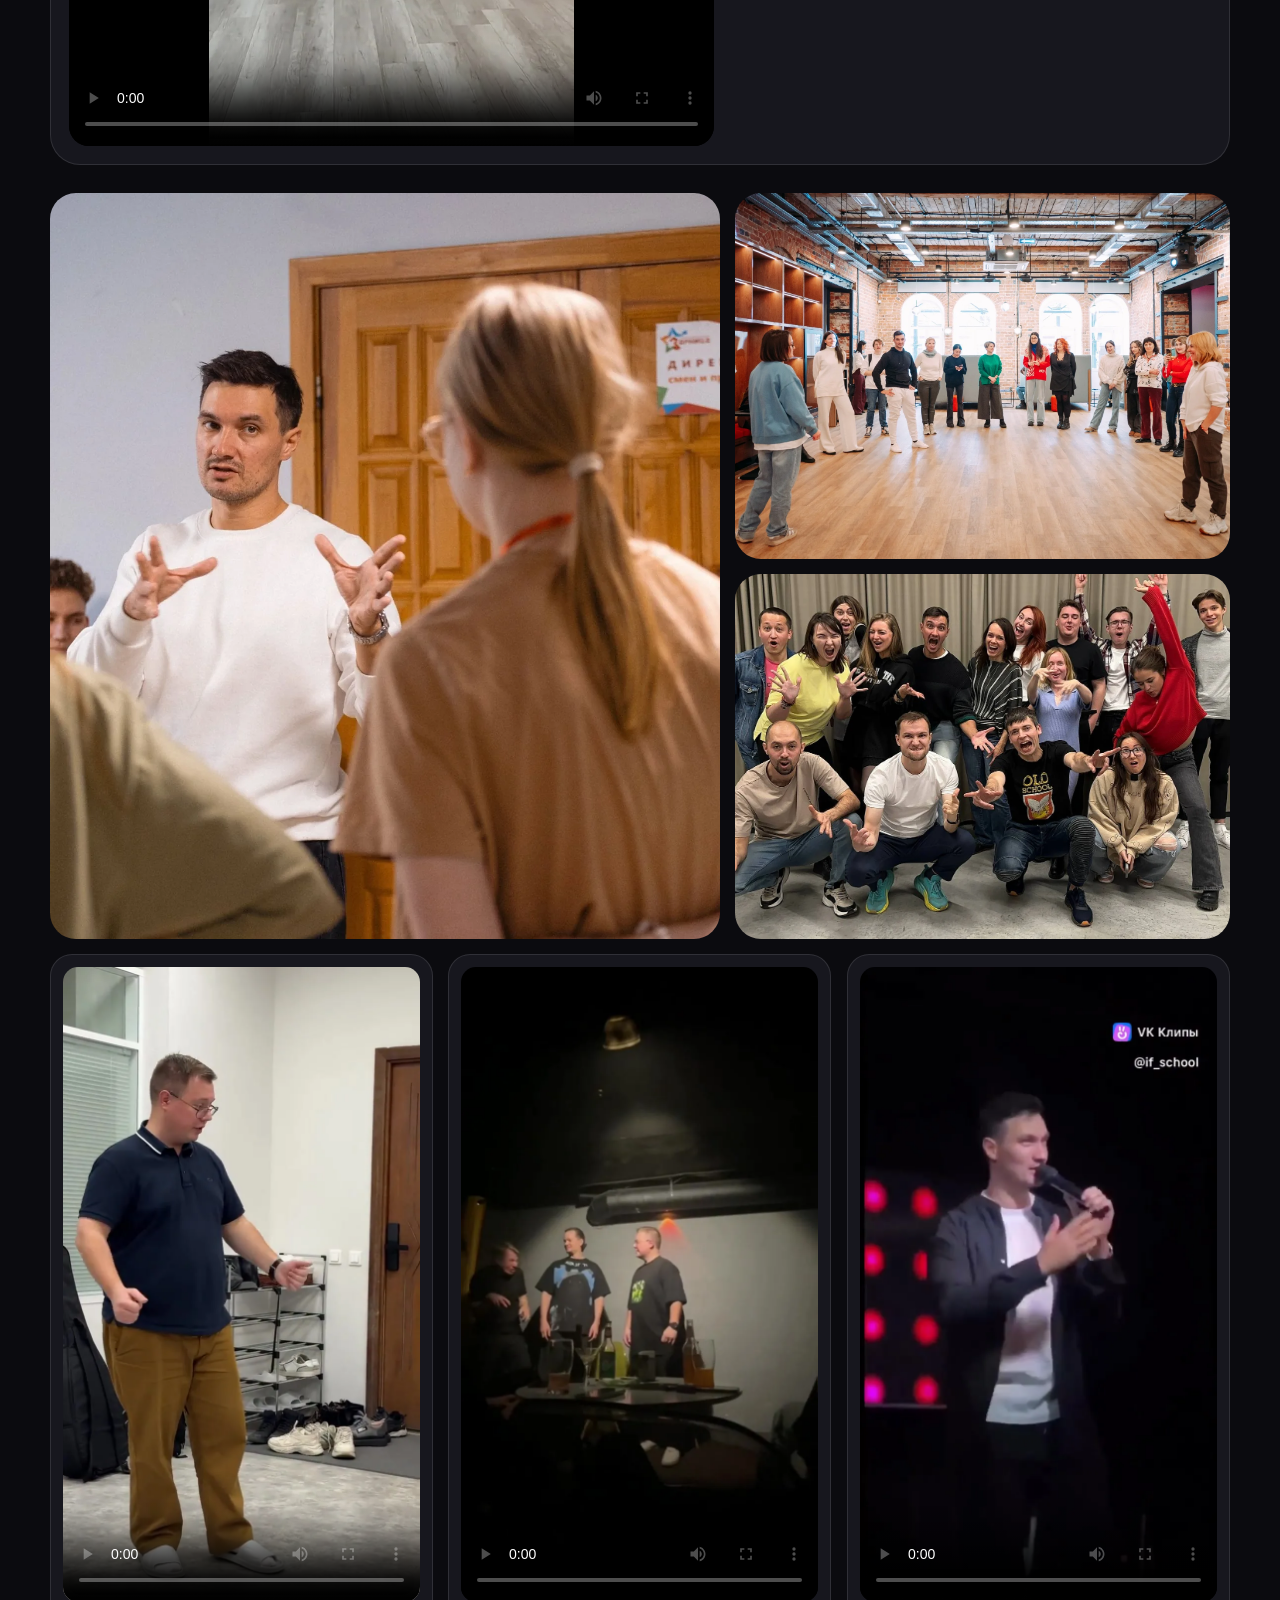
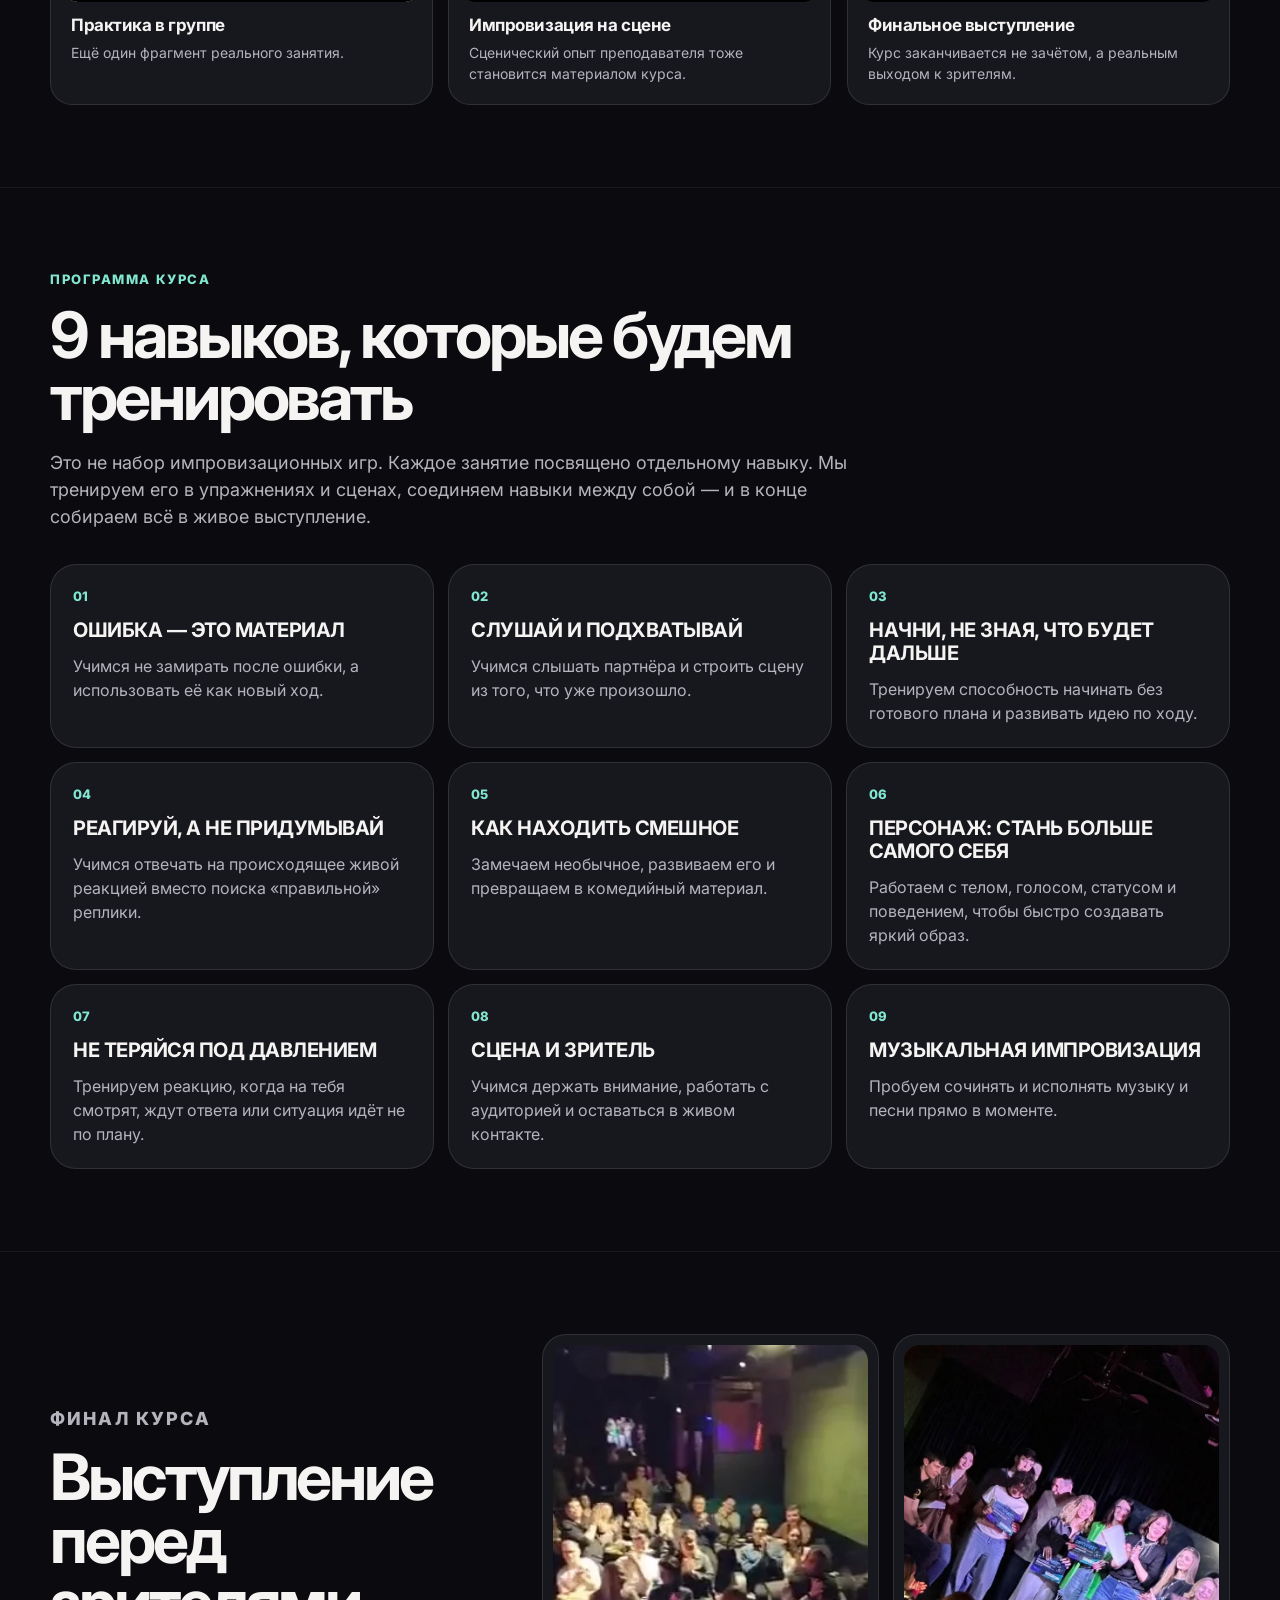
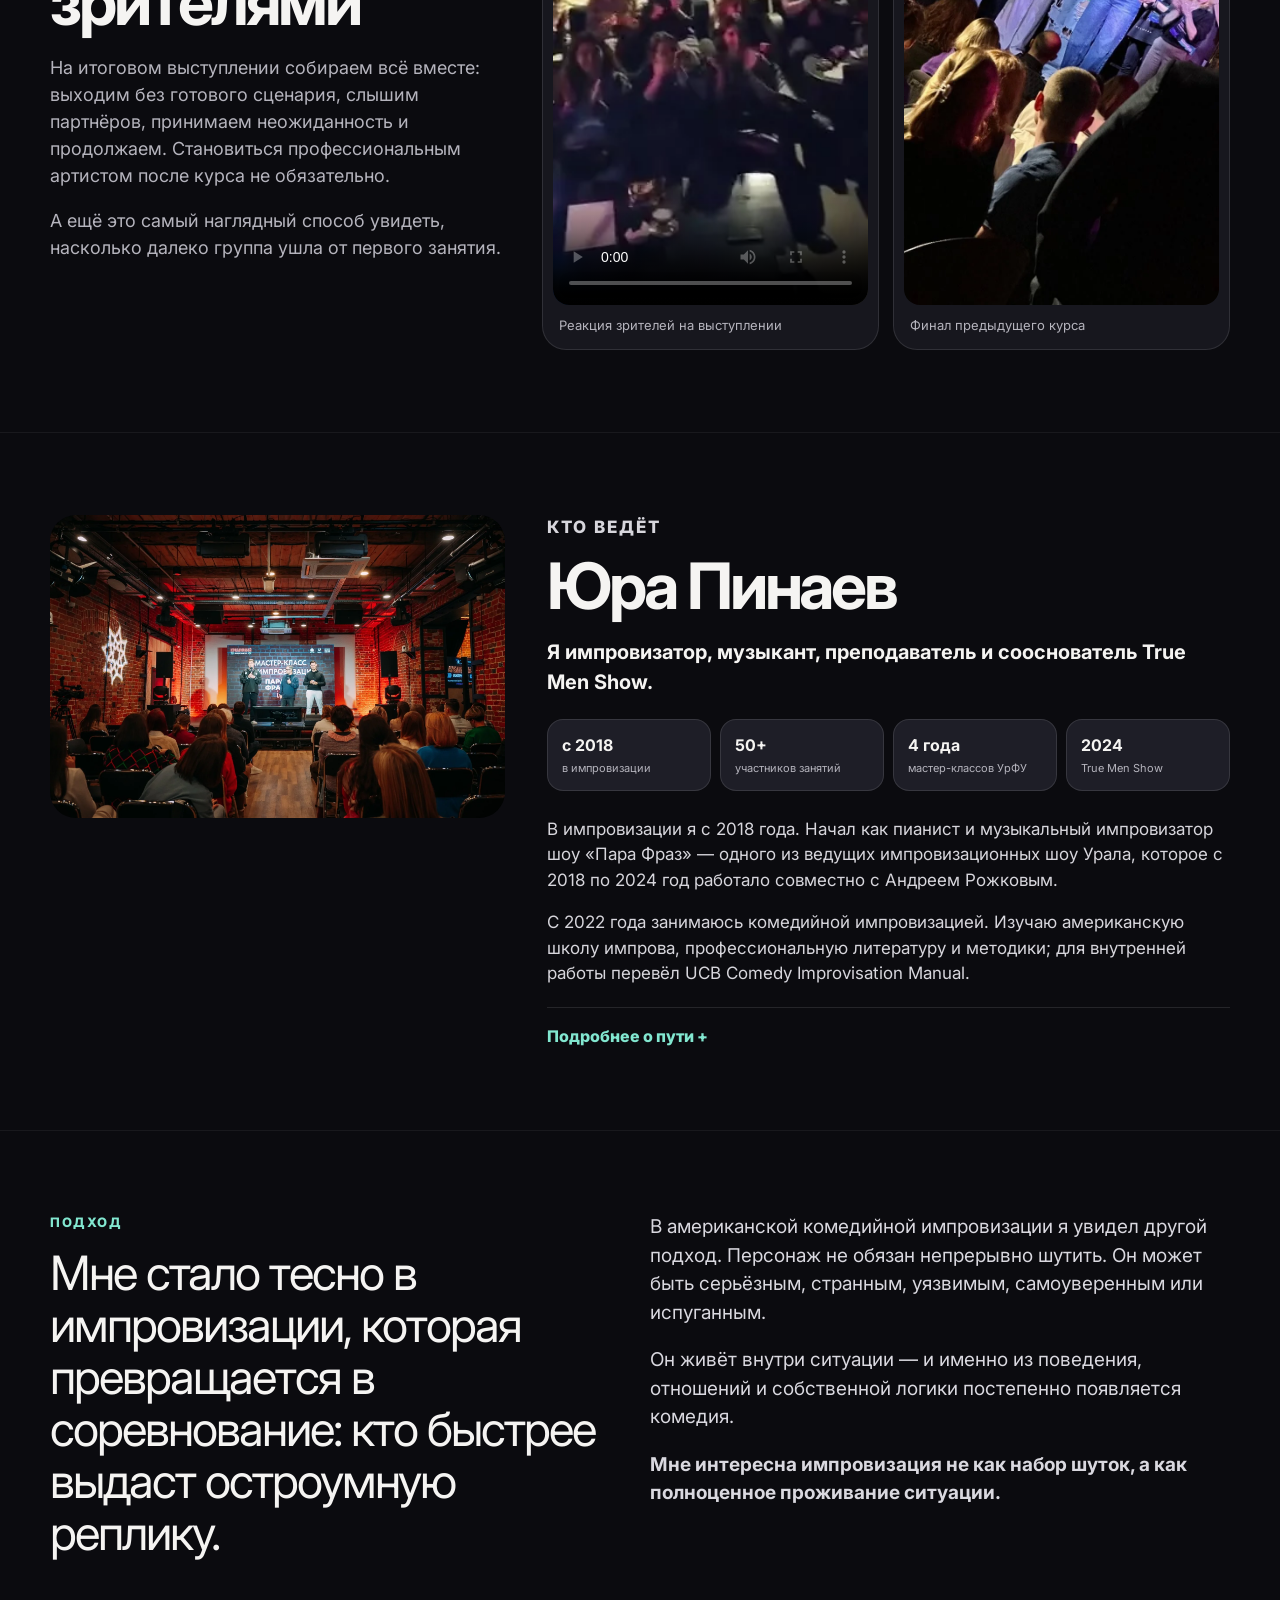
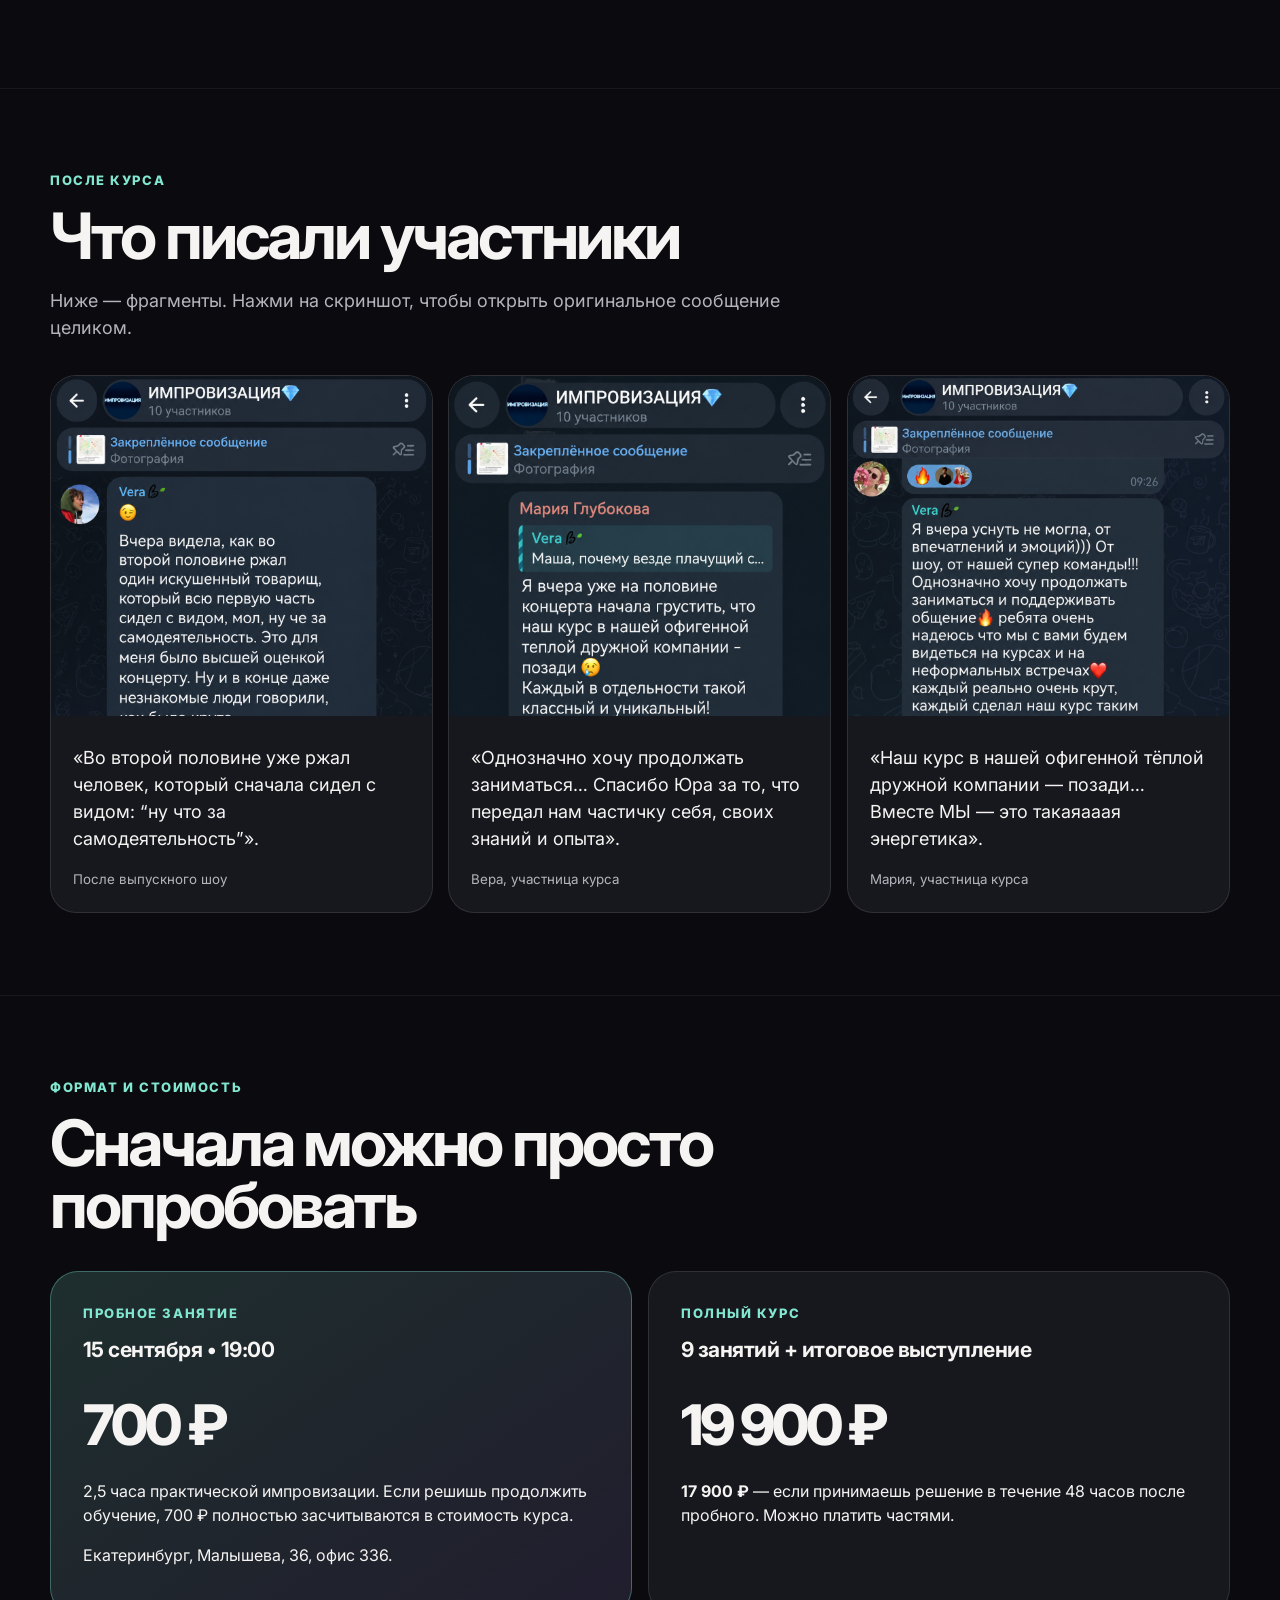
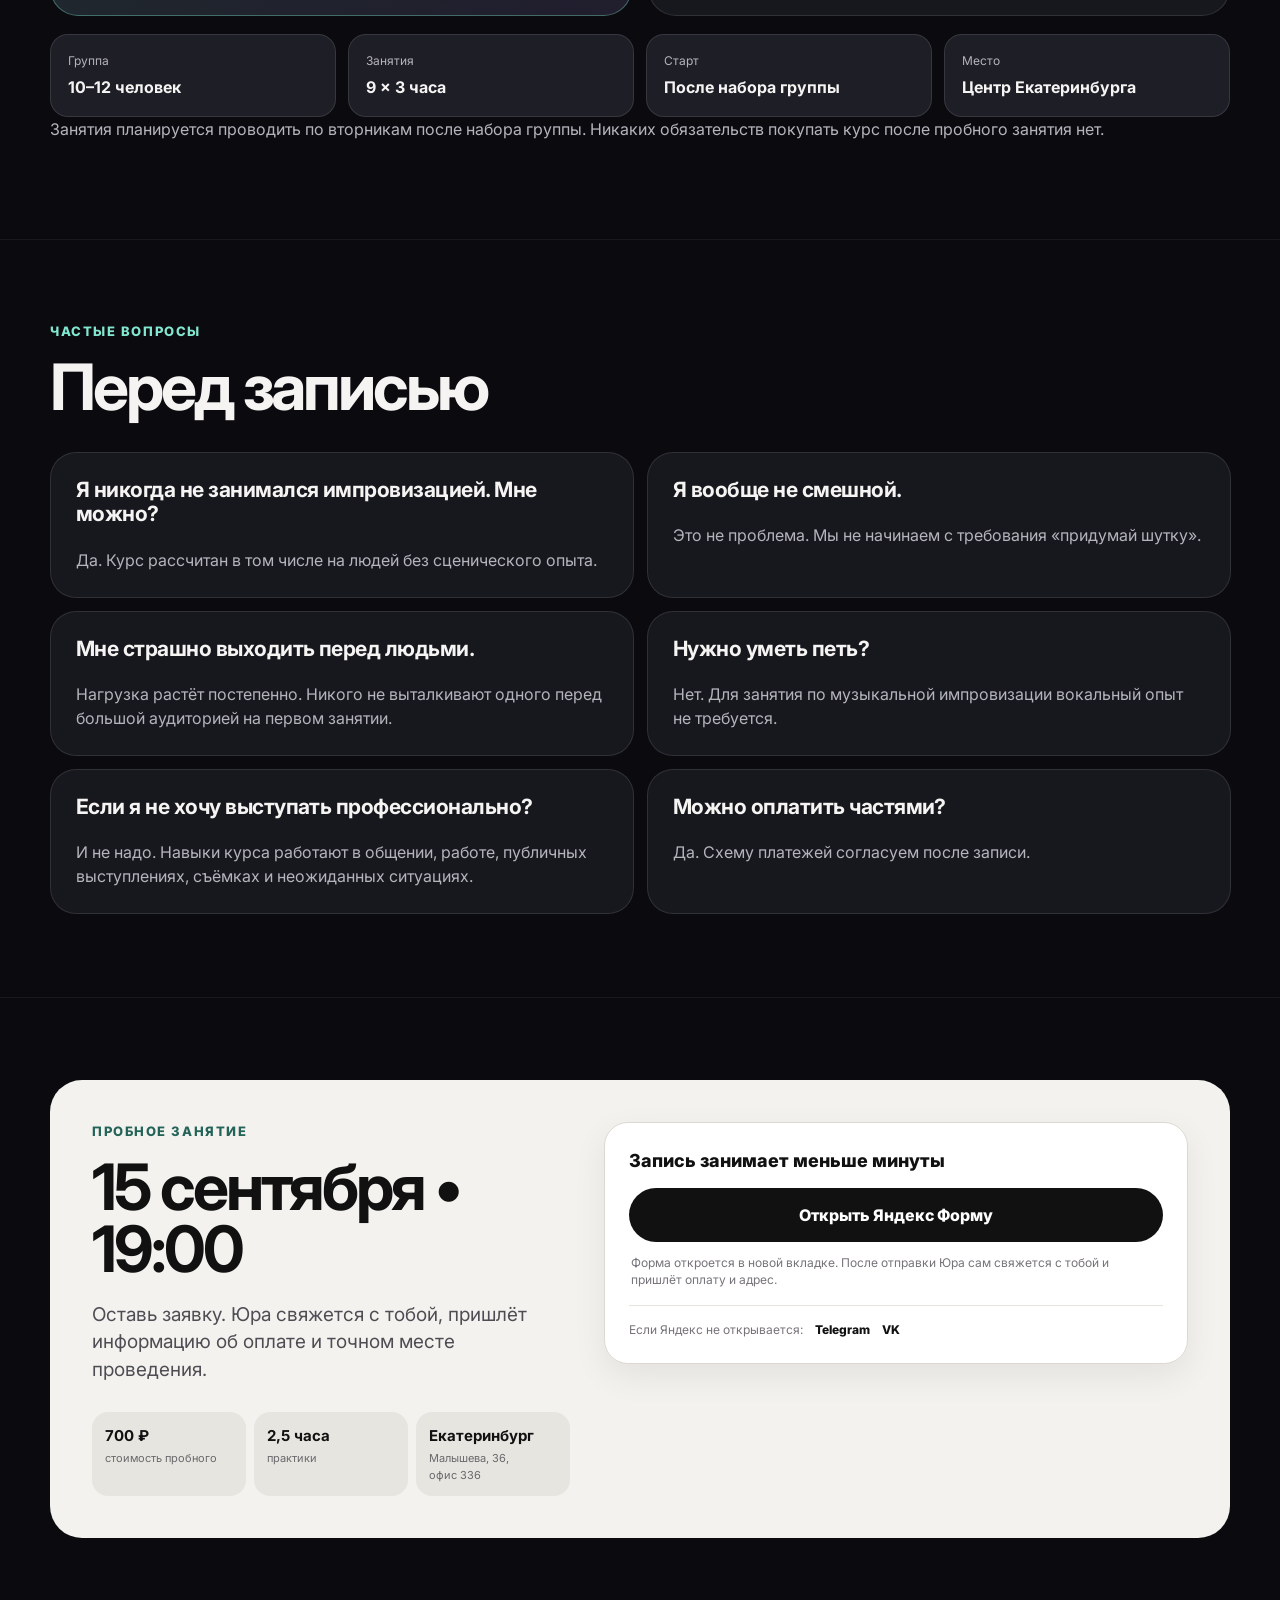
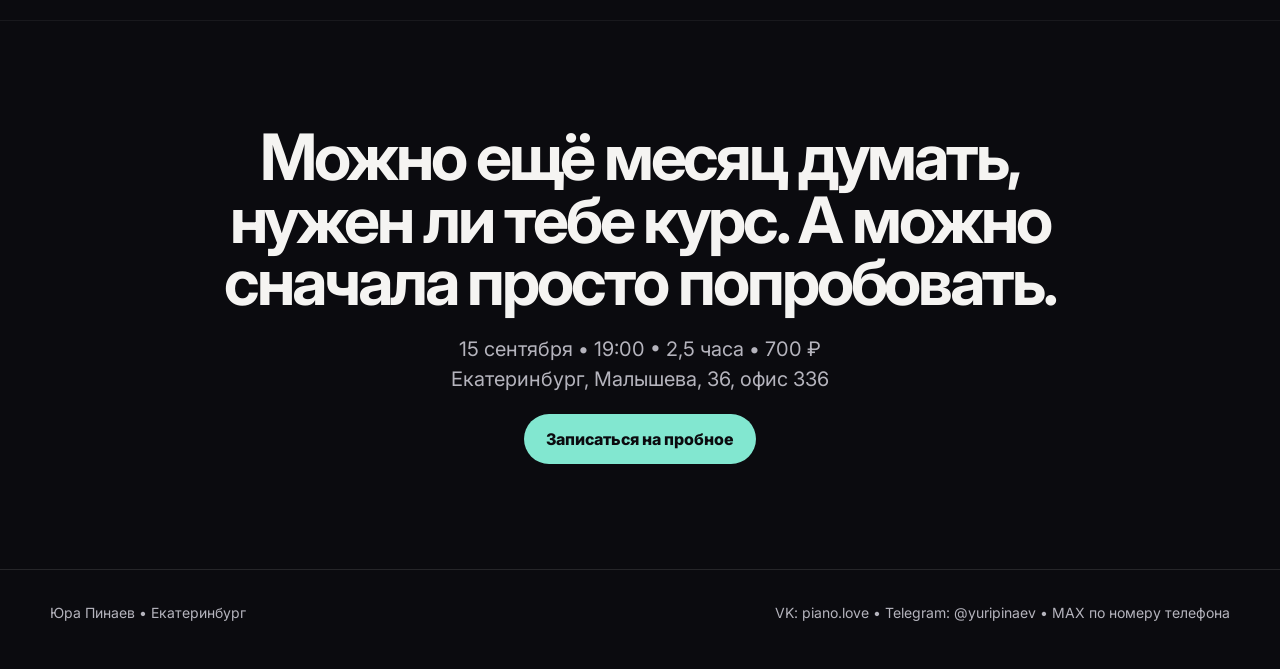
==== commit 7156dd82: "Add trial address and planned improv course schedule" ====
--- a/improv/index.html
+++ b/improv/index.html
@@ -5,13 +5,13 @@
 <meta charset="utf-8"/>
 <meta content="width=device-width, initial-scale=1" name="viewport"/>
 <title>НЕ ТЕРЯЙСЯ — курс импровизации Юры Пинаева в Екатеринбурге</title>
-<meta content="Импровизация для жизни и сцены. Пробное занятие 15 сентября в 19:00 в Екатеринбурге." name="description"/>
+<meta content="Импровизация для жизни и сцены. Пробное занятие 15 сентября в 19:00 в Екатеринбурге: Малышева, 36, офис 336." name="description"/>
 <link href="https://yurapinaev.ru/improv/" rel="canonical"/>
 <meta content="website" property="og:type"/>
 <meta content="ru_RU" property="og:locale"/>
 <meta content="Юра Пинаев" property="og:site_name"/>
 <meta content="НЕ ТЕРЯЙСЯ — импровизация для жизни и сцены" property="og:title"/>
-<meta content="Пробное занятие 15 сентября в 19:00. Екатеринбург." property="og:description"/>
+<meta content="Пробное занятие 15 сентября в 19:00. Екатеринбург, Малышева, 36, офис 336." property="og:description"/>
 <meta content="https://yurapinaev.ru/improv/" property="og:url"/>
 <meta content="https://yurapinaev.ru/improv/assets/images/hero-training.webp" property="og:image"/>
 <link href="https://fonts.googleapis.com" rel="preconnect"/>
@@ -49,6 +49,7 @@
 <span class="pill">Екатеринбург</span>
 <span class="pill">2,5 часа</span>
 <span class="pill">700 ₽</span>
+<span class="pill">Малышева,&nbsp;36, офис&nbsp;336</span>
 </div>
 </div>
 <div class="hero__actions reveal" style="--reveal-delay:340ms;">
@@ -260,6 +261,7 @@
 <h3>15 сентября • 19:00</h3>
 <div class="price">700 ₽</div>
 <p>2,5 часа практической импровизации. Если решишь продолжить обучение, 700 ₽ полностью засчитываются в стоимость курса.</p>
+<p>Екатеринбург, Малышева,&nbsp;36, офис&nbsp;336.</p>
 </article>
 <article class="price-card reveal" style="--reveal-delay:80ms;">
 <p class="eyebrow">Полный курс</p>
@@ -274,7 +276,7 @@
 <div class="detail reveal" style="--reveal-delay:160ms;"><span>Старт</span><strong>После набора группы</strong></div>
 <div class="detail reveal" style="--reveal-delay:240ms;"><span>Место</span><strong>Центр Екатеринбурга</strong></div>
 </div>
-<p style="color:var(--muted)">Точный адрес сообщим после подтверждения площадки. Никаких обязательств покупать курс после пробного занятия нет.</p>
+<p style="color:var(--muted)">Занятия планируется проводить по вторникам после набора группы. Никаких обязательств покупать курс после пробного занятия нет.</p>
 </div>
 </section>
 <section>
@@ -300,7 +302,7 @@
 <div class="signup__mini">
 <span><strong>700 ₽</strong><small>стоимость пробного</small></span>
 <span><strong>2,5 часа</strong><small>практики</small></span>
-<span><strong>Екатеринбург</strong><small>центр города</small></span>
+<span><strong>Екатеринбург</strong><small>Малышева,&nbsp;36, офис&nbsp;336</small></span>
 </div>
 </div>
 <div class="signup__panel reveal reveal-right" style="--reveal-delay:0ms;">
@@ -319,7 +321,7 @@
 <section class="final-cta">
 <div class="wrap reveal" style="--reveal-delay:0ms;">
 <h2>Можно ещё месяц думать, нужен ли тебе курс. А можно сначала просто попробовать.</h2>
-<p>15 сентября • 19:00 • 700 ₽</p>
+<p>15 сентября • 19:00 • 2,5 часа • 700 ₽<br/>Екатеринбург, Малышева,&nbsp;36, офис&nbsp;336</p>
 <a class="button" href="#signup">Записаться на пробное</a>
 </div>
 </section>
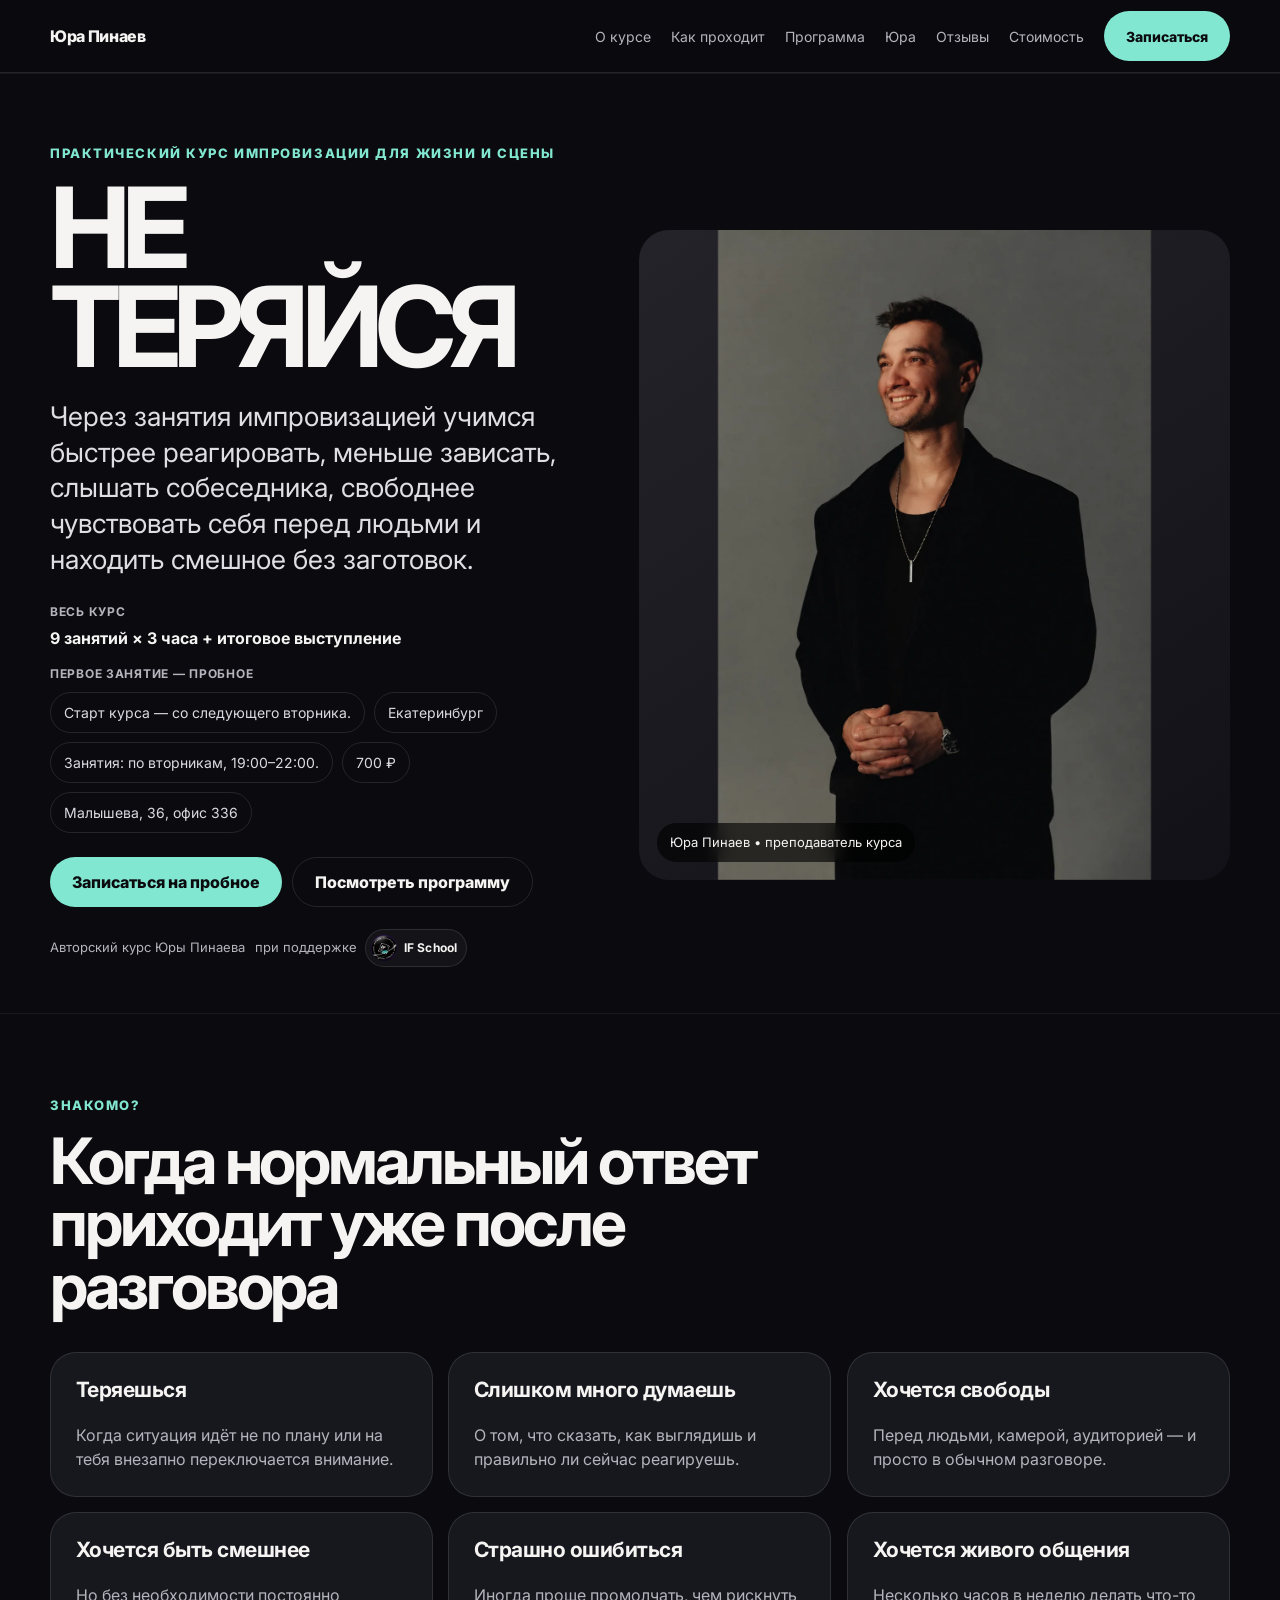
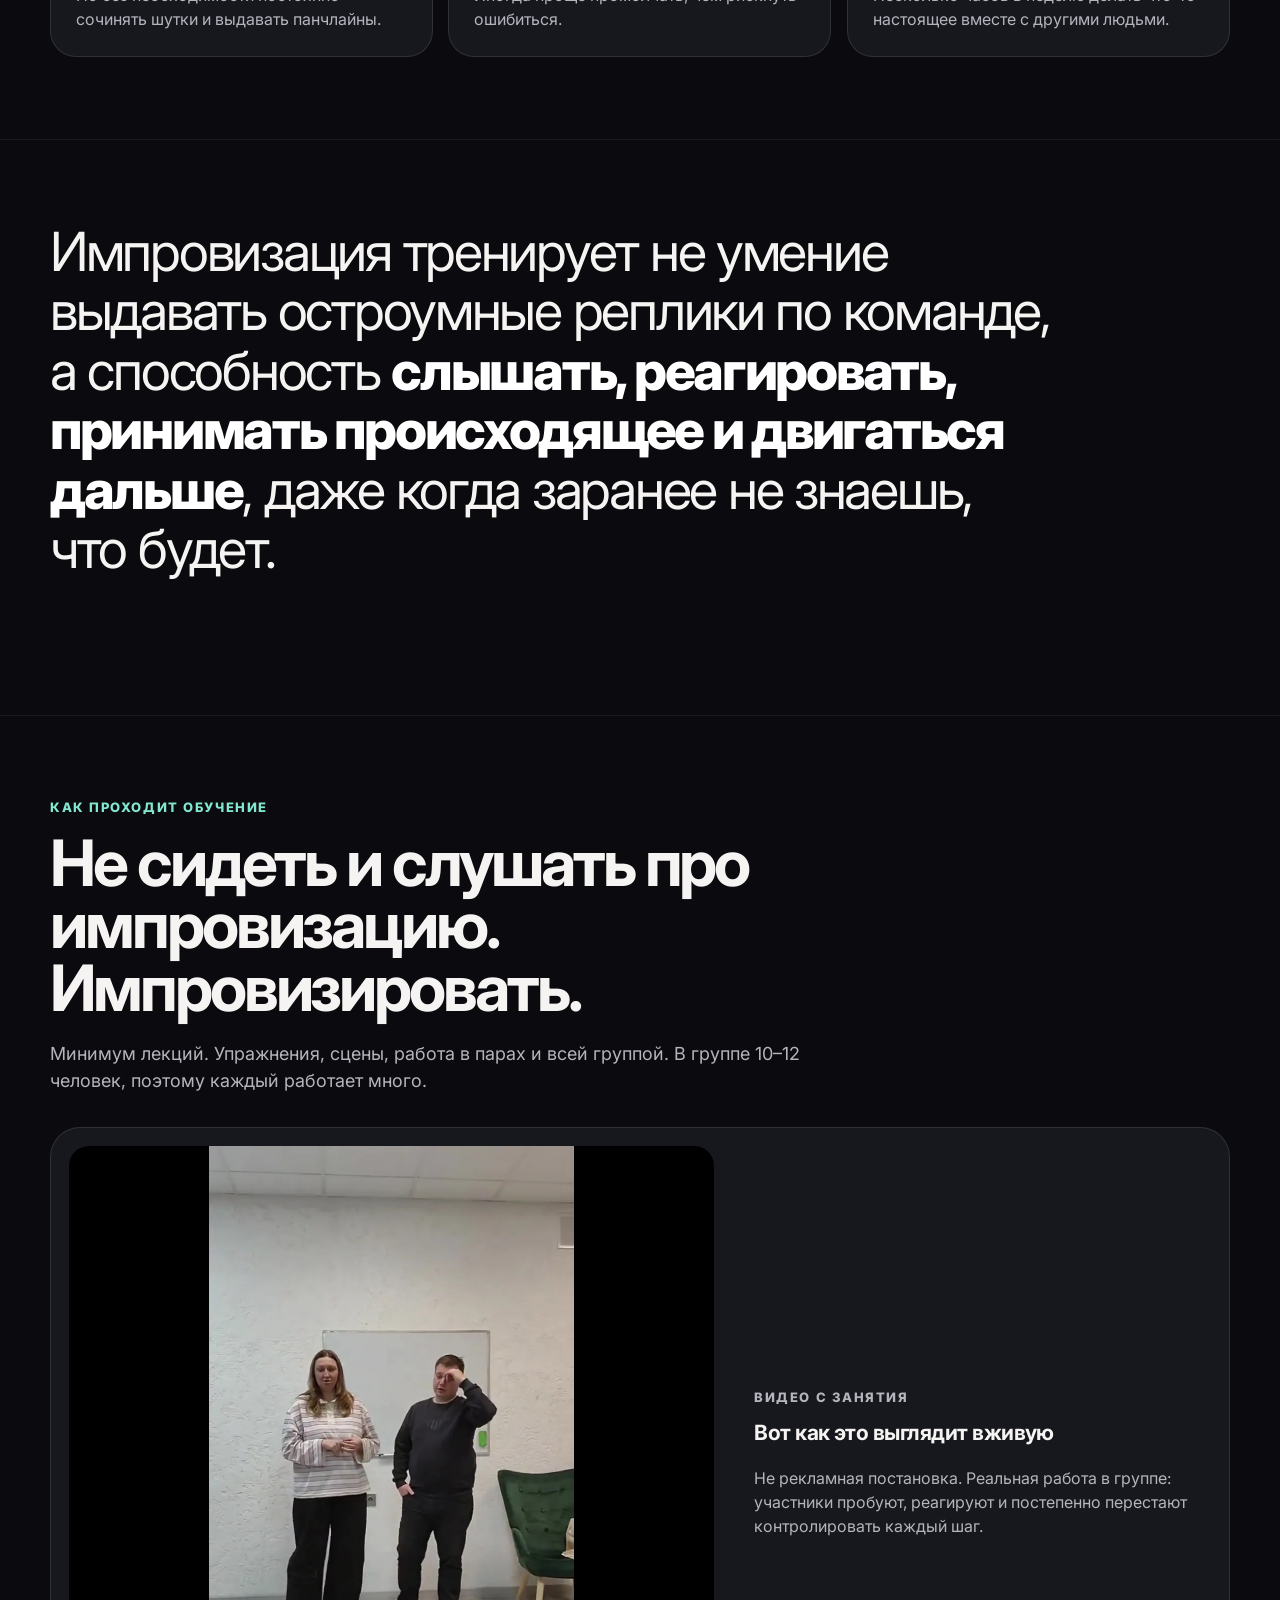
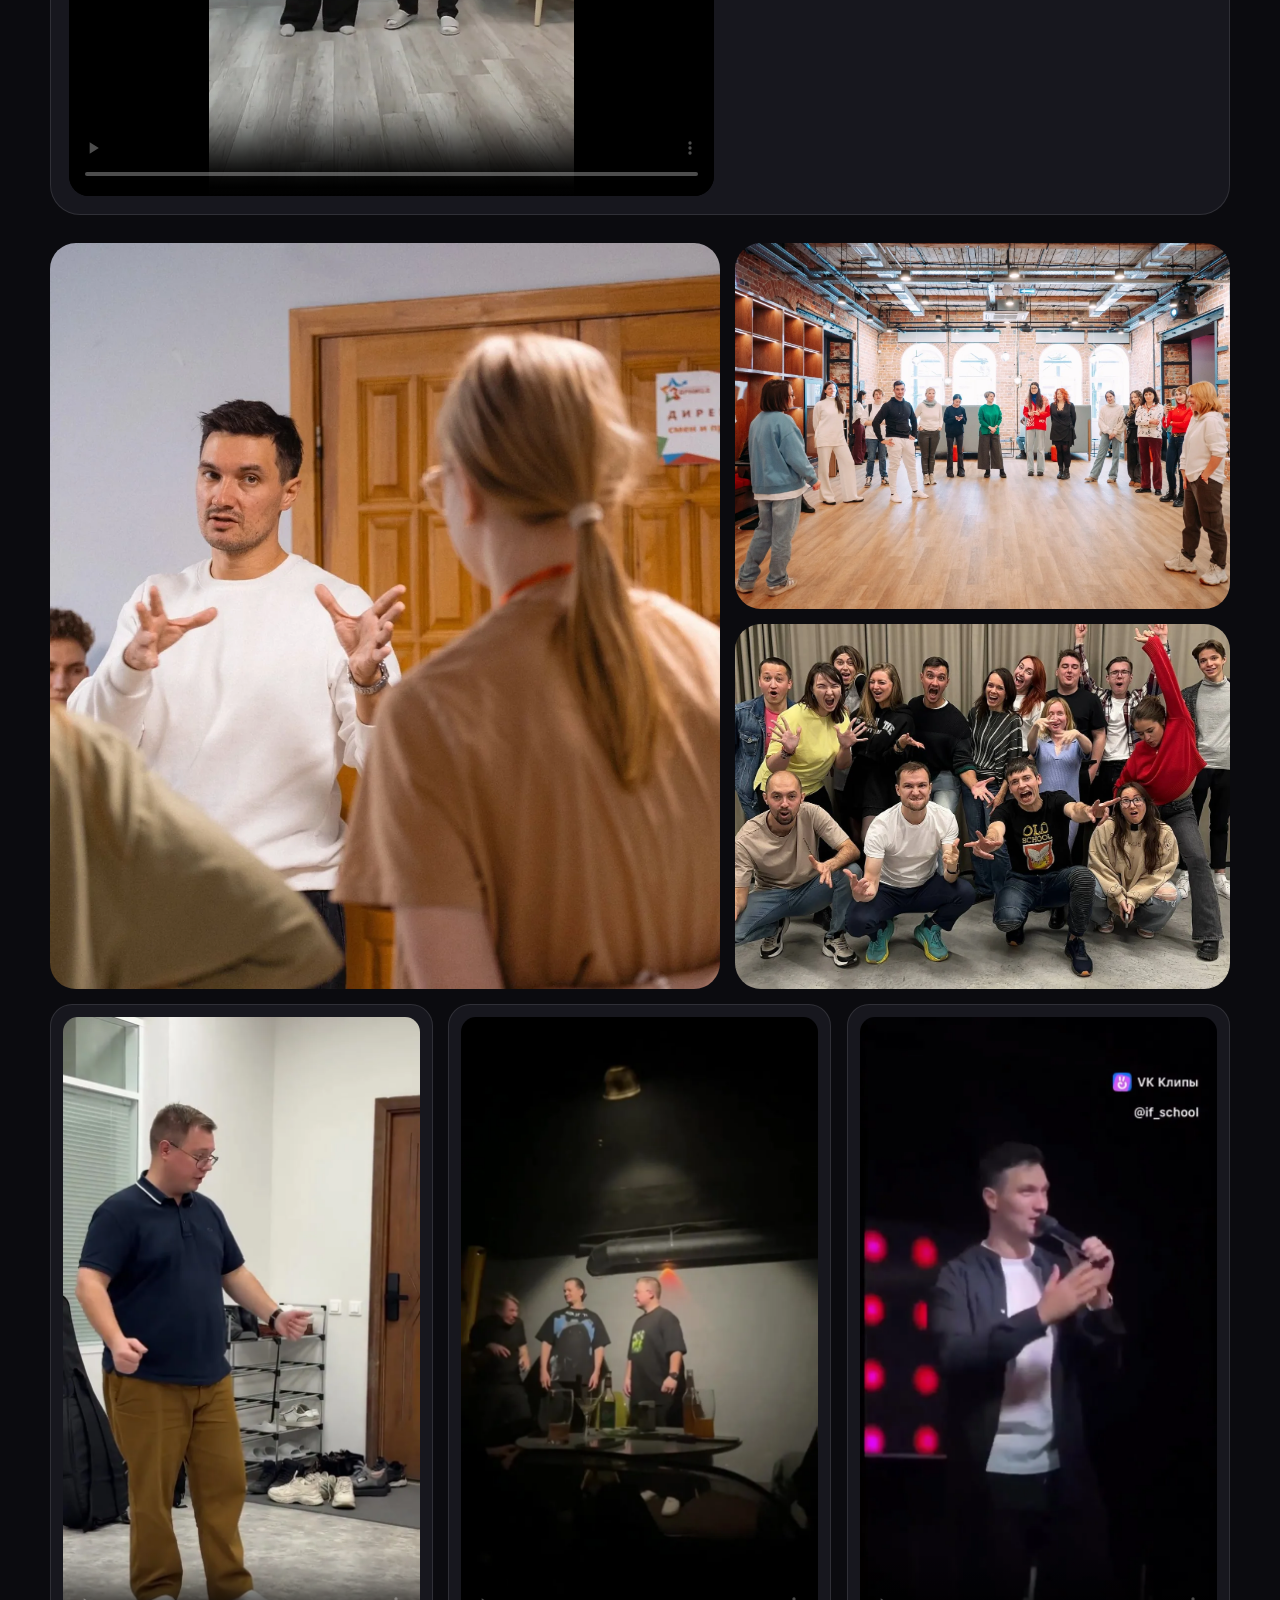
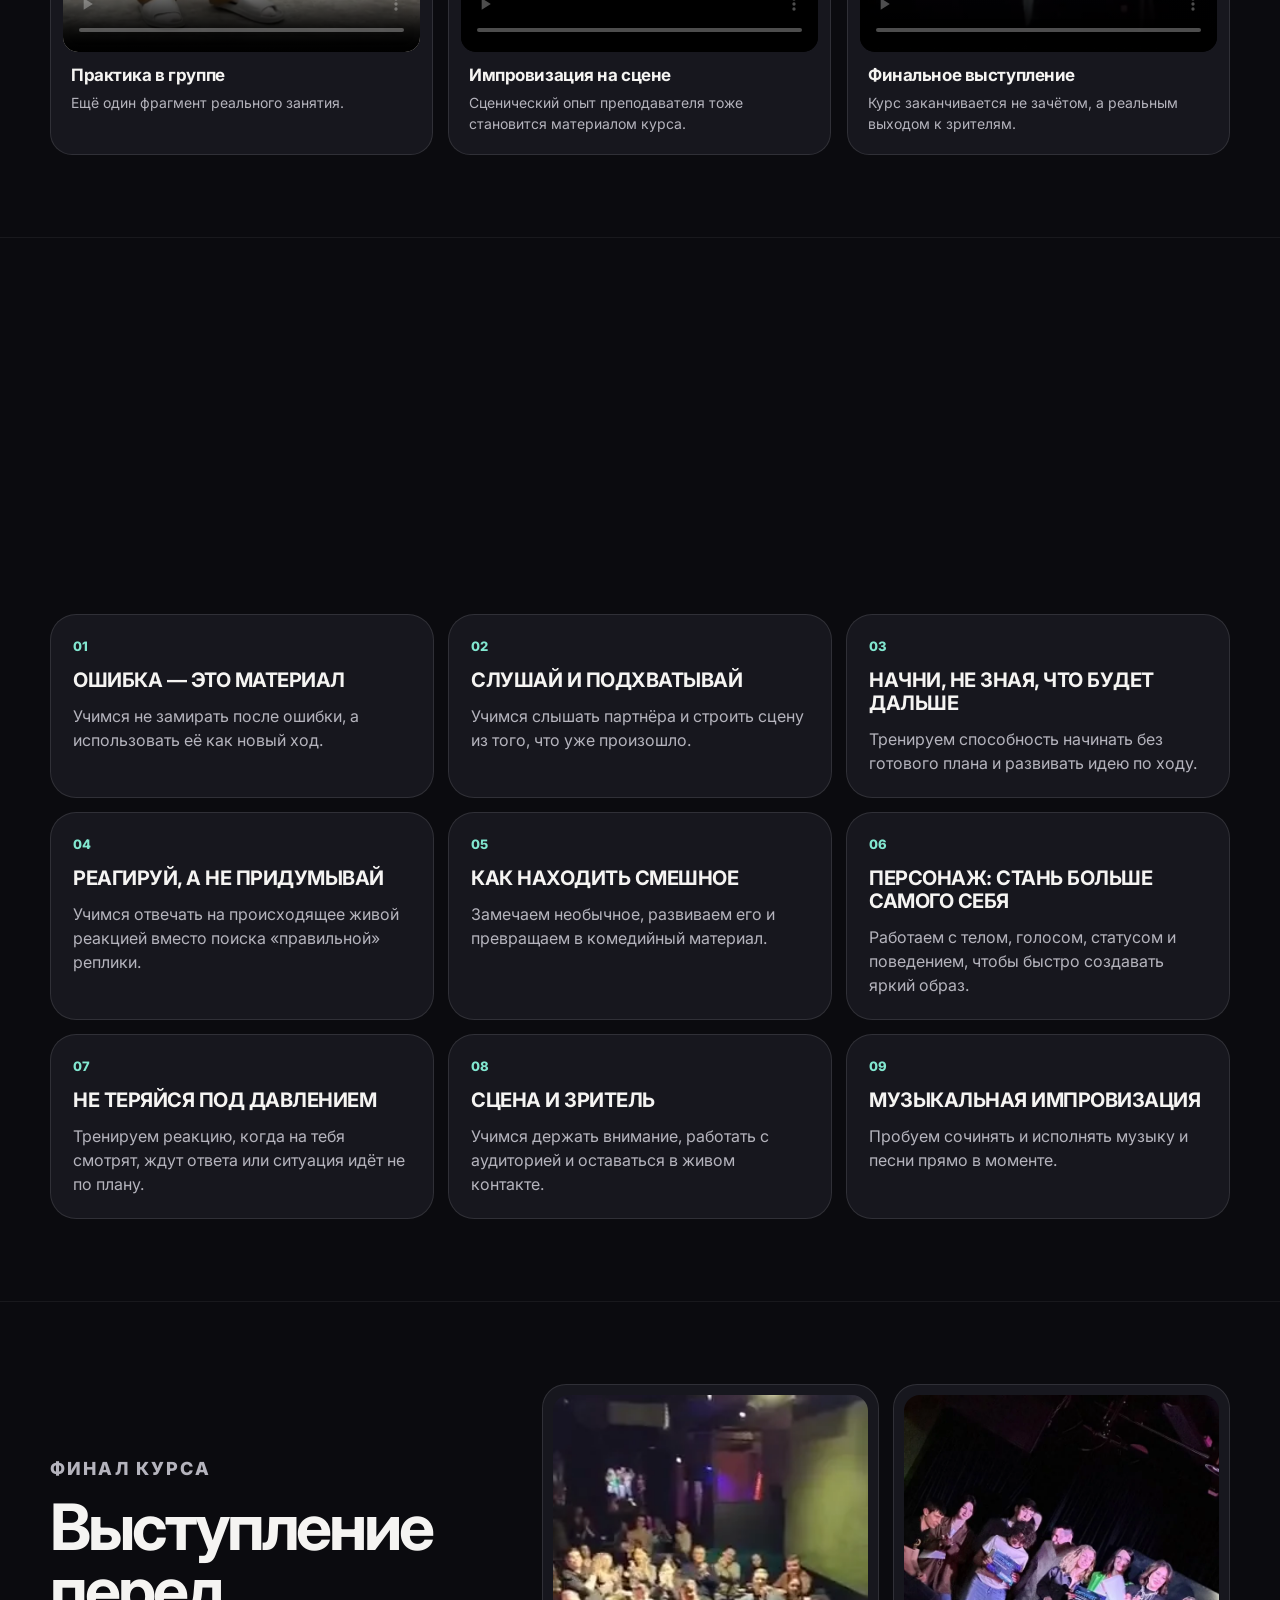
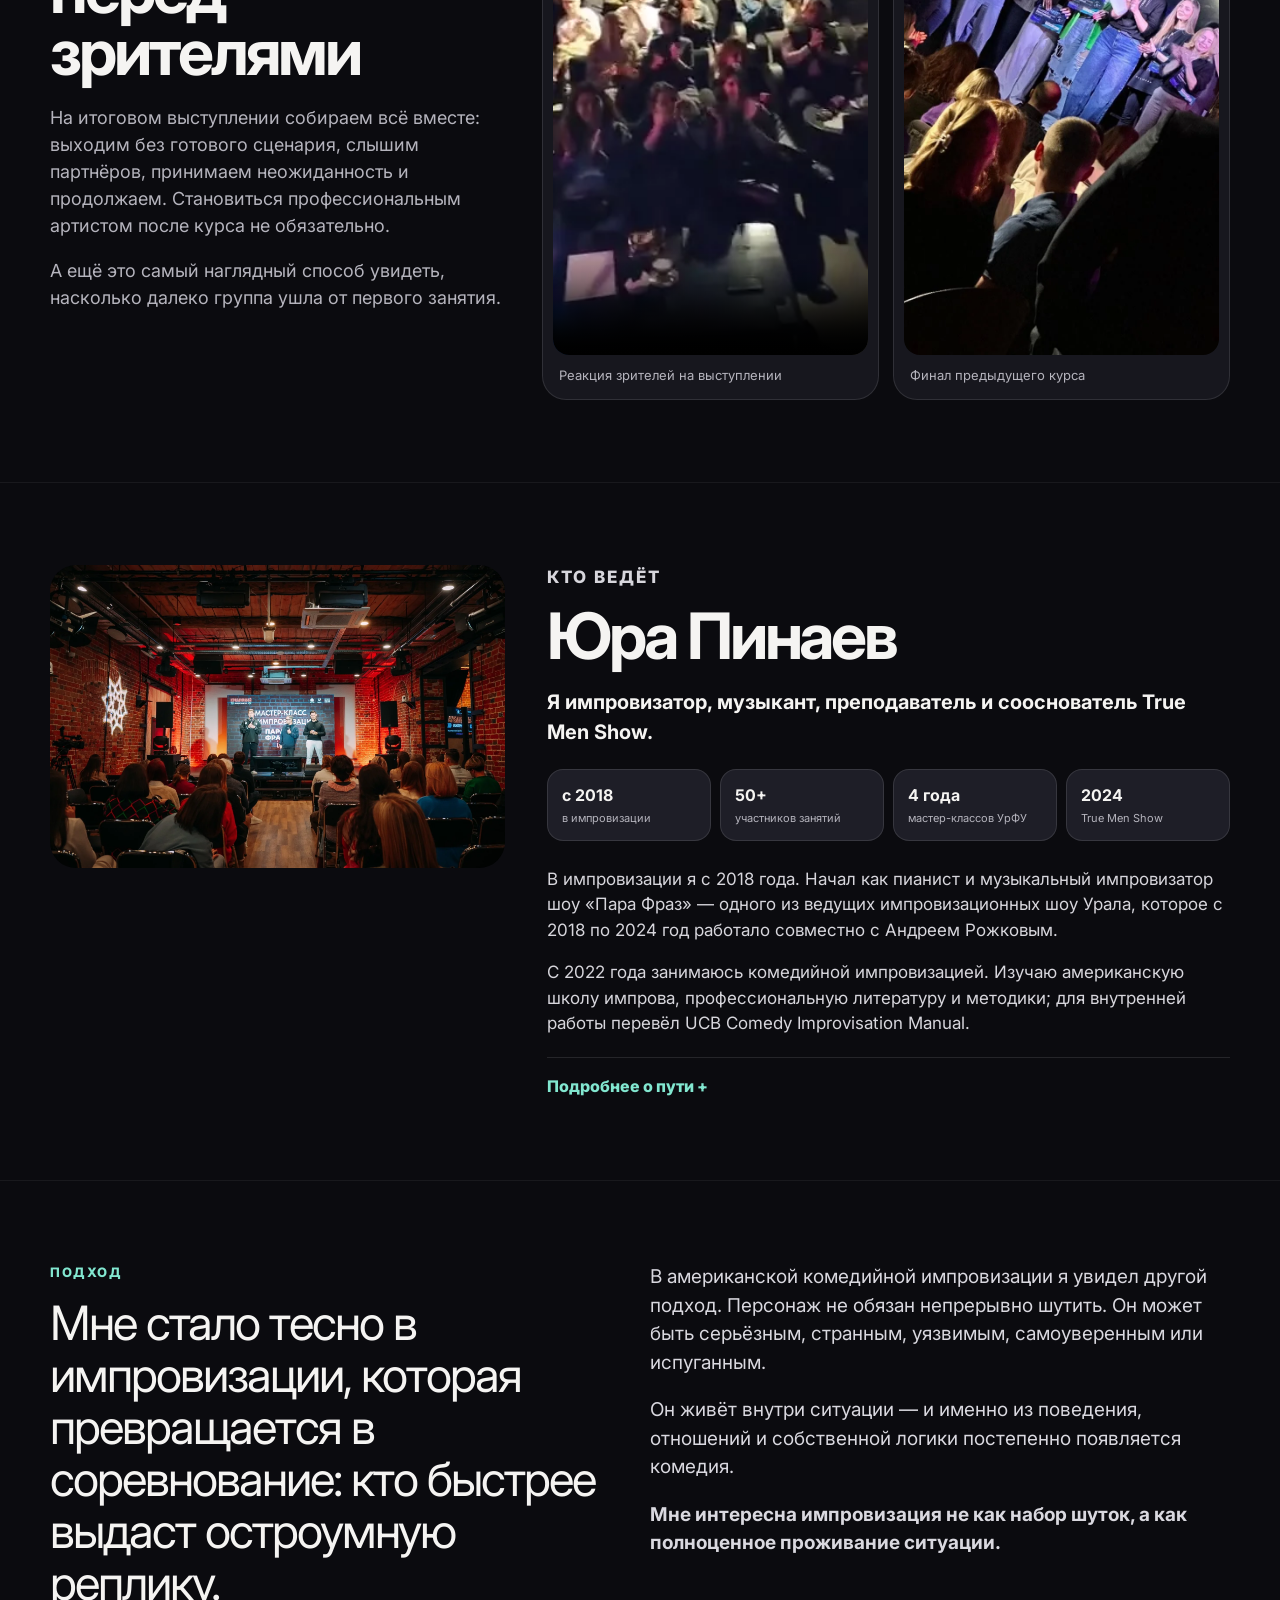
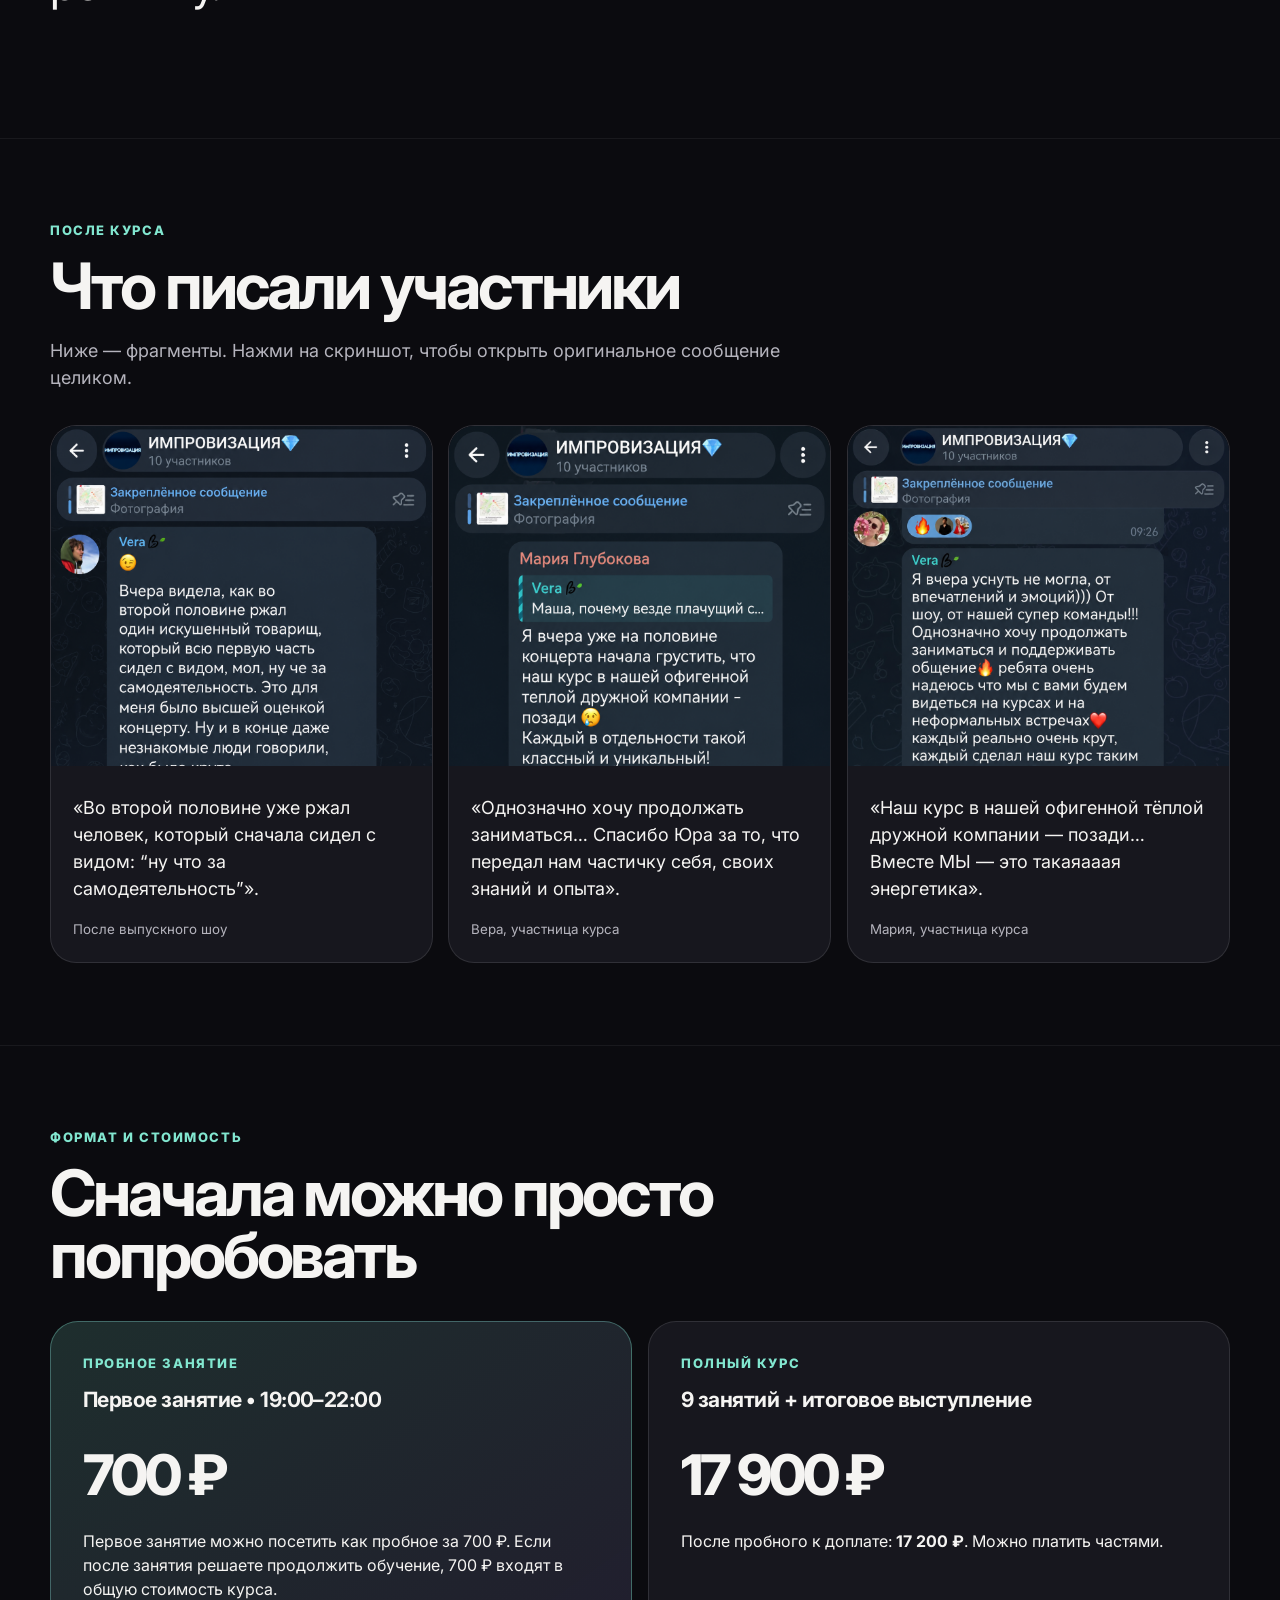
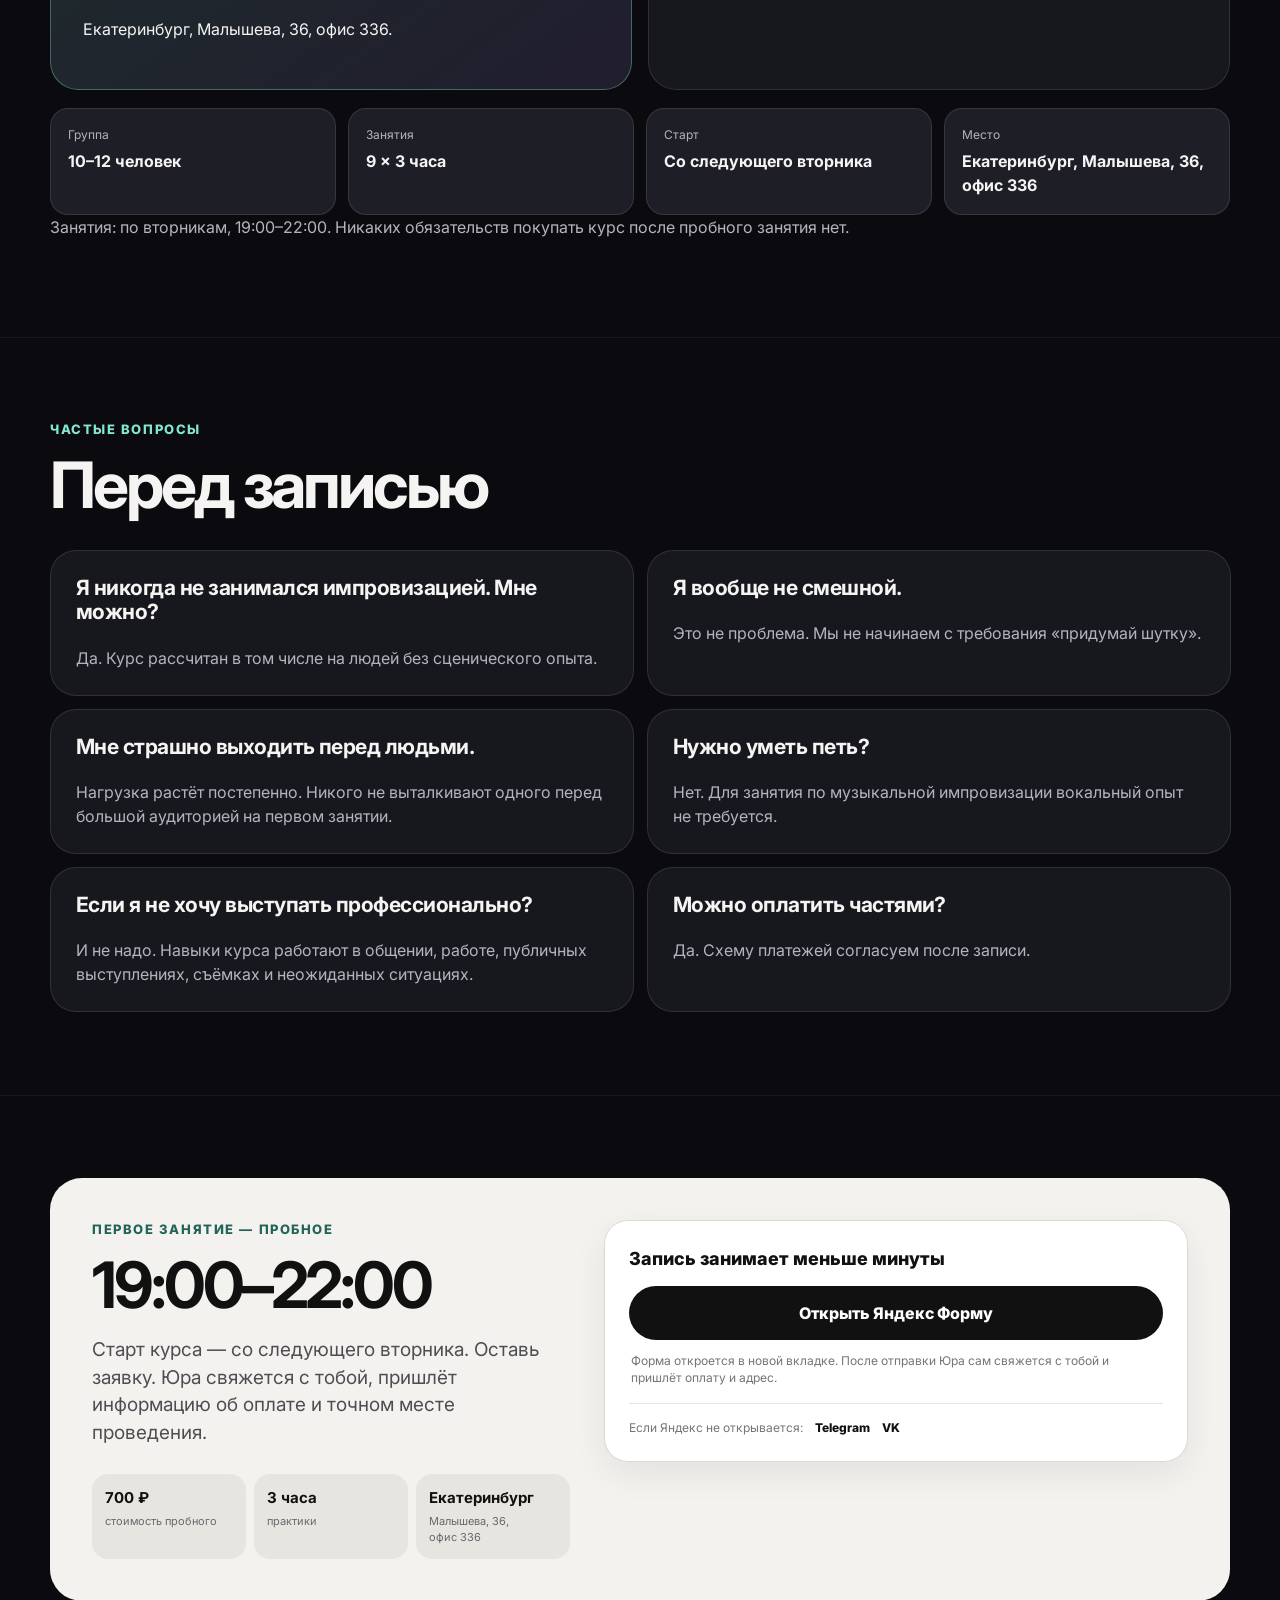
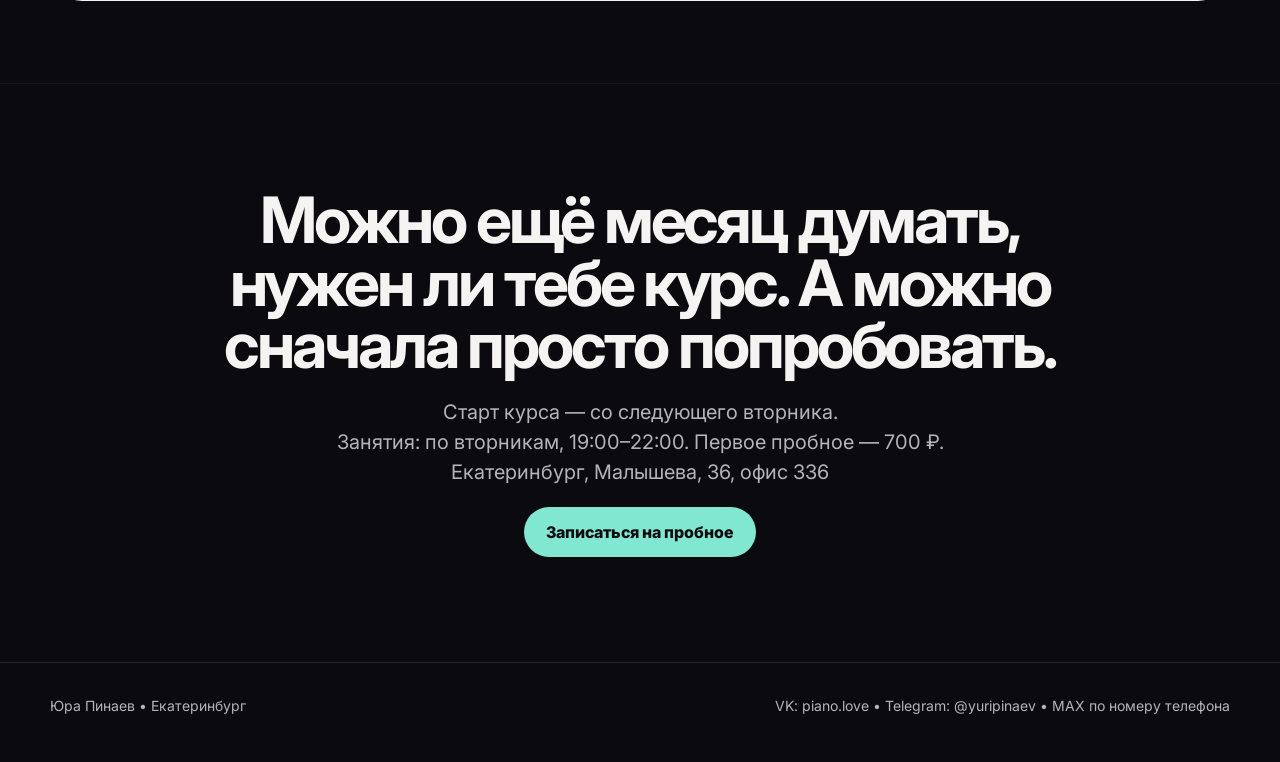
==== commit 29e27325: "Update improv course launch schedule and pricing" ====
--- a/improv/index.html
+++ b/improv/index.html
@@ -5,13 +5,13 @@
 <meta charset="utf-8"/>
 <meta content="width=device-width, initial-scale=1" name="viewport"/>
 <title>НЕ ТЕРЯЙСЯ — курс импровизации Юры Пинаева в Екатеринбурге</title>
-<meta content="Импровизация для жизни и сцены. Пробное занятие 15 сентября в 19:00 в Екатеринбурге: Малышева, 36, офис 336." name="description"/>
+<meta content="Старт курса — со следующего вторника. Занятия: по вторникам, 19:00–22:00. Первое занятие можно посетить как пробное за 700 ₽. Екатеринбург, Малышева, 36, офис 336." name="description"/>
 <link href="https://yurapinaev.ru/improv/" rel="canonical"/>
 <meta content="website" property="og:type"/>
 <meta content="ru_RU" property="og:locale"/>
 <meta content="Юра Пинаев" property="og:site_name"/>
 <meta content="НЕ ТЕРЯЙСЯ — импровизация для жизни и сцены" property="og:title"/>
-<meta content="Пробное занятие 15 сентября в 19:00. Екатеринбург, Малышева, 36, офис 336." property="og:description"/>
+<meta content="Старт курса — со следующего вторника. Занятия: по вторникам, 19:00–22:00. Первое пробное — 700 ₽. Екатеринбург, Малышева, 36, офис 336." property="og:description"/>
 <meta content="https://yurapinaev.ru/improv/" property="og:url"/>
 <meta content="https://yurapinaev.ru/improv/assets/images/hero-training.webp" property="og:image"/>
 <link href="https://fonts.googleapis.com" rel="preconnect"/>
@@ -44,10 +44,10 @@
 <div class="reveal" style="--reveal-delay:255ms;">
 <p class="hero__course"><span class="hero__label">Весь курс</span><strong>9 занятий × 3 часа + итоговое выступление</strong></p>
 <div class="hero__facts">
-<span class="hero__label">Пробное занятие</span>
-<span class="pill">15 сентября • 19:00</span>
+<span class="hero__label">Первое занятие — пробное</span>
+<span class="pill">Старт курса — со следующего вторника.</span>
 <span class="pill">Екатеринбург</span>
-<span class="pill">2,5 часа</span>
+<span class="pill">Занятия: по вторникам, 19:00–22:00.</span>
 <span class="pill">700 ₽</span>
 <span class="pill">Малышева,&nbsp;36, офис&nbsp;336</span>
 </div>
@@ -258,25 +258,25 @@
 <div class="price-grid">
 <article class="price-card price-card--hot reveal" style="--reveal-delay:0ms;">
 <p class="eyebrow">Пробное занятие</p>
-<h3>15 сентября • 19:00</h3>
+<h3>Первое занятие • 19:00–22:00</h3>
 <div class="price">700 ₽</div>
-<p>2,5 часа практической импровизации. Если решишь продолжить обучение, 700 ₽ полностью засчитываются в стоимость курса.</p>
+<p>Первое занятие можно посетить как пробное за 700 ₽. Если после занятия решаете продолжить обучение, 700 ₽ входят в общую стоимость курса.</p>
 <p>Екатеринбург, Малышева,&nbsp;36, офис&nbsp;336.</p>
 </article>
 <article class="price-card reveal" style="--reveal-delay:80ms;">
 <p class="eyebrow">Полный курс</p>
 <h3>9 занятий + итоговое выступление</h3>
-<div class="price">19 900 ₽</div>
-<p><strong>17 900 ₽</strong> — если принимаешь решение в течение 48 часов после пробного. Можно платить частями.</p>
+<div class="price">17 900 ₽</div>
+<p>После пробного к доплате: <strong>17&nbsp;200&nbsp;₽</strong>. Можно платить частями.</p>
 </article>
 </div>
 <div class="details">
 <div class="detail reveal" style="--reveal-delay:0ms;"><span>Группа</span><strong>10–12 человек</strong></div>
 <div class="detail reveal" style="--reveal-delay:80ms;"><span>Занятия</span><strong>9 × 3 часа</strong></div>
-<div class="detail reveal" style="--reveal-delay:160ms;"><span>Старт</span><strong>После набора группы</strong></div>
-<div class="detail reveal" style="--reveal-delay:240ms;"><span>Место</span><strong>Центр Екатеринбурга</strong></div>
-</div>
-<p style="color:var(--muted)">Занятия планируется проводить по вторникам после набора группы. Никаких обязательств покупать курс после пробного занятия нет.</p>
+<div class="detail reveal" style="--reveal-delay:160ms;"><span>Старт</span><strong>Со следующего вторника</strong></div>
+<div class="detail reveal" style="--reveal-delay:240ms;"><span>Место</span><strong>Екатеринбург, Малышева,&nbsp;36, офис&nbsp;336</strong></div>
+</div>
+<p style="color:var(--muted)">Занятия: по вторникам, 19:00–22:00. Никаких обязательств покупать курс после пробного занятия нет.</p>
 </div>
 </section>
 <section>
@@ -296,12 +296,12 @@
 <div class="wrap">
 <div class="signup">
 <div class="signup__intro reveal reveal-left" style="--reveal-delay:0ms;">
-<p class="eyebrow" style="color:#246458">Пробное занятие</p>
-<h2>15 сентября • 19:00</h2>
-<p>Оставь заявку. Юра свяжется с тобой, пришлёт информацию об оплате и точном месте проведения.</p>
+<p class="eyebrow" style="color:#246458">Первое занятие — пробное</p>
+<h2>19:00–22:00</h2>
+<p>Старт курса — со следующего вторника. Оставь заявку. Юра свяжется с тобой, пришлёт информацию об оплате и точном месте проведения.</p>
 <div class="signup__mini">
 <span><strong>700 ₽</strong><small>стоимость пробного</small></span>
-<span><strong>2,5 часа</strong><small>практики</small></span>
+<span><strong>3 часа</strong><small>практики</small></span>
 <span><strong>Екатеринбург</strong><small>Малышева,&nbsp;36, офис&nbsp;336</small></span>
 </div>
 </div>
@@ -321,7 +321,7 @@
 <section class="final-cta">
 <div class="wrap reveal" style="--reveal-delay:0ms;">
 <h2>Можно ещё месяц думать, нужен ли тебе курс. А можно сначала просто попробовать.</h2>
-<p>15 сентября • 19:00 • 2,5 часа • 700 ₽<br/>Екатеринбург, Малышева,&nbsp;36, офис&nbsp;336</p>
+<p>Старт курса — со следующего вторника.<br/>Занятия: по вторникам, 19:00–22:00. Первое пробное — 700 ₽.<br/>Екатеринбург, Малышева,&nbsp;36, офис&nbsp;336</p>
 <a class="button" href="#signup">Записаться на пробное</a>
 </div>
 </section>
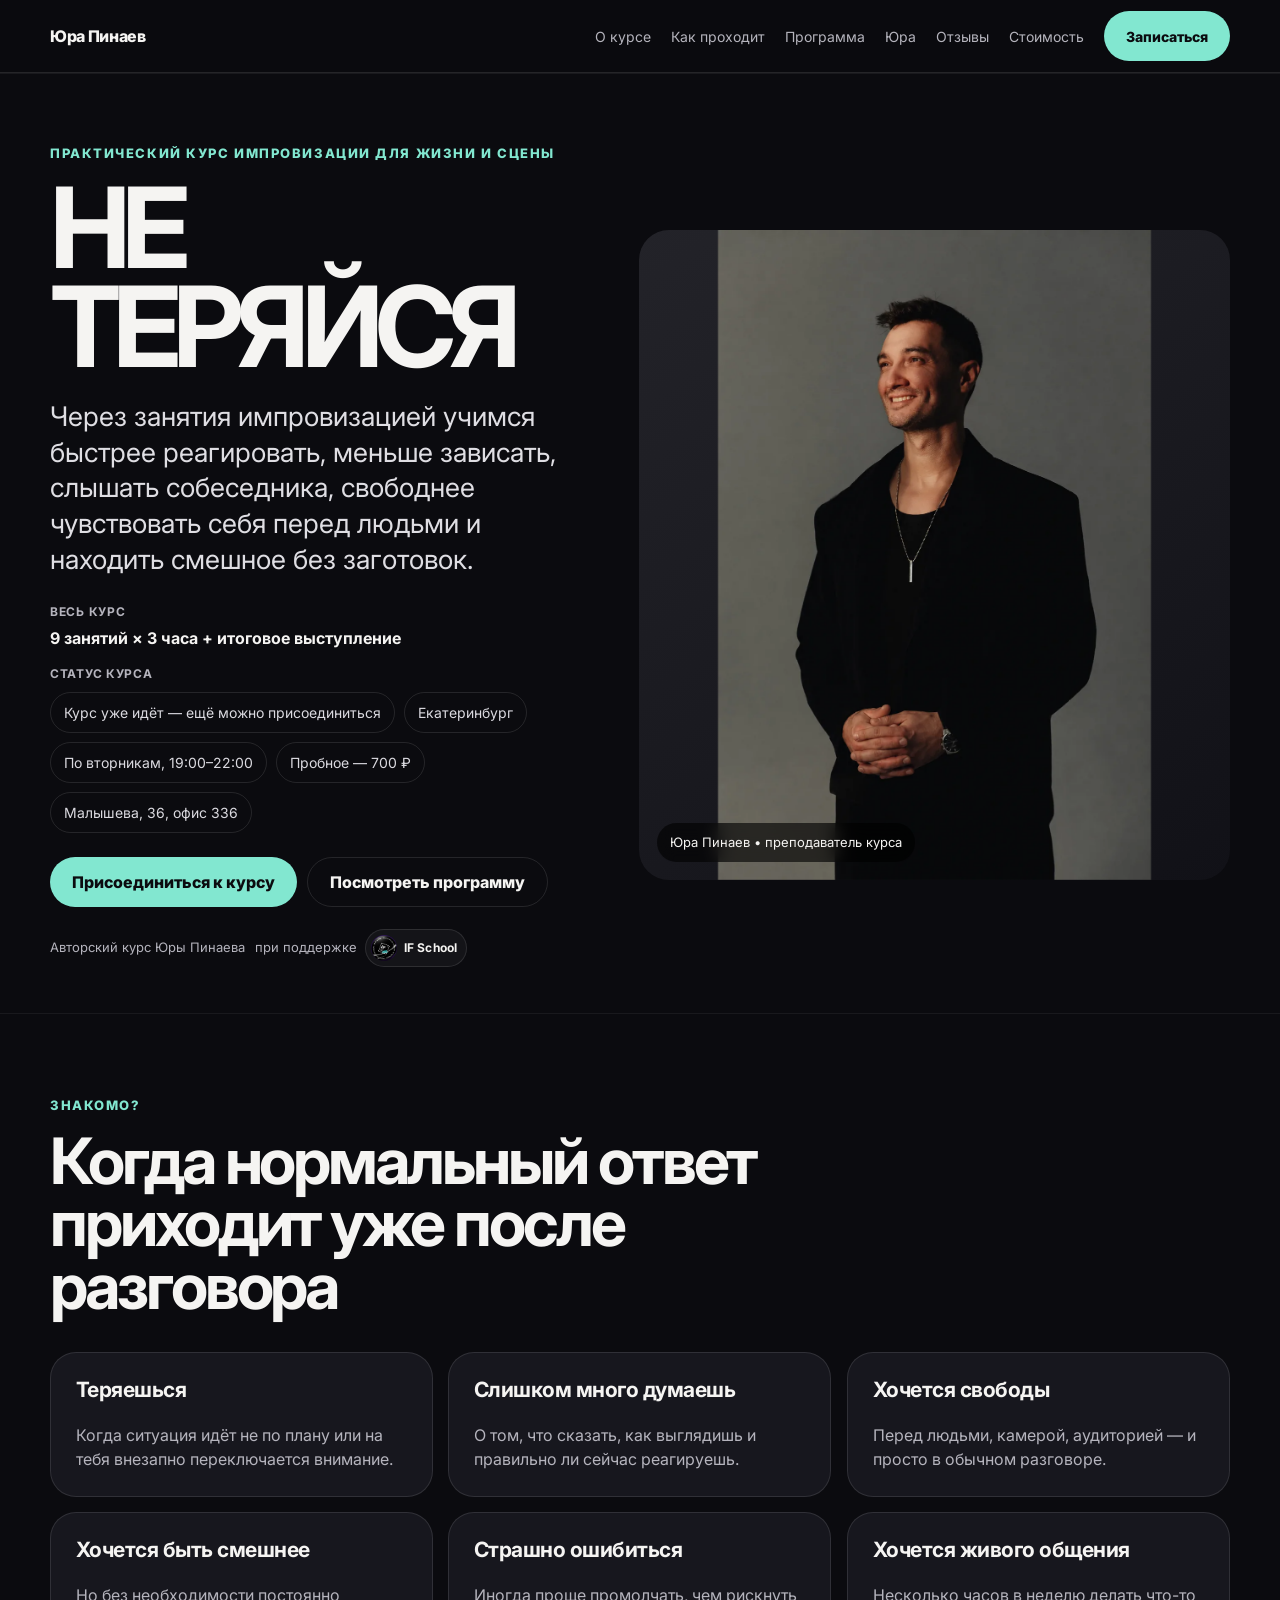
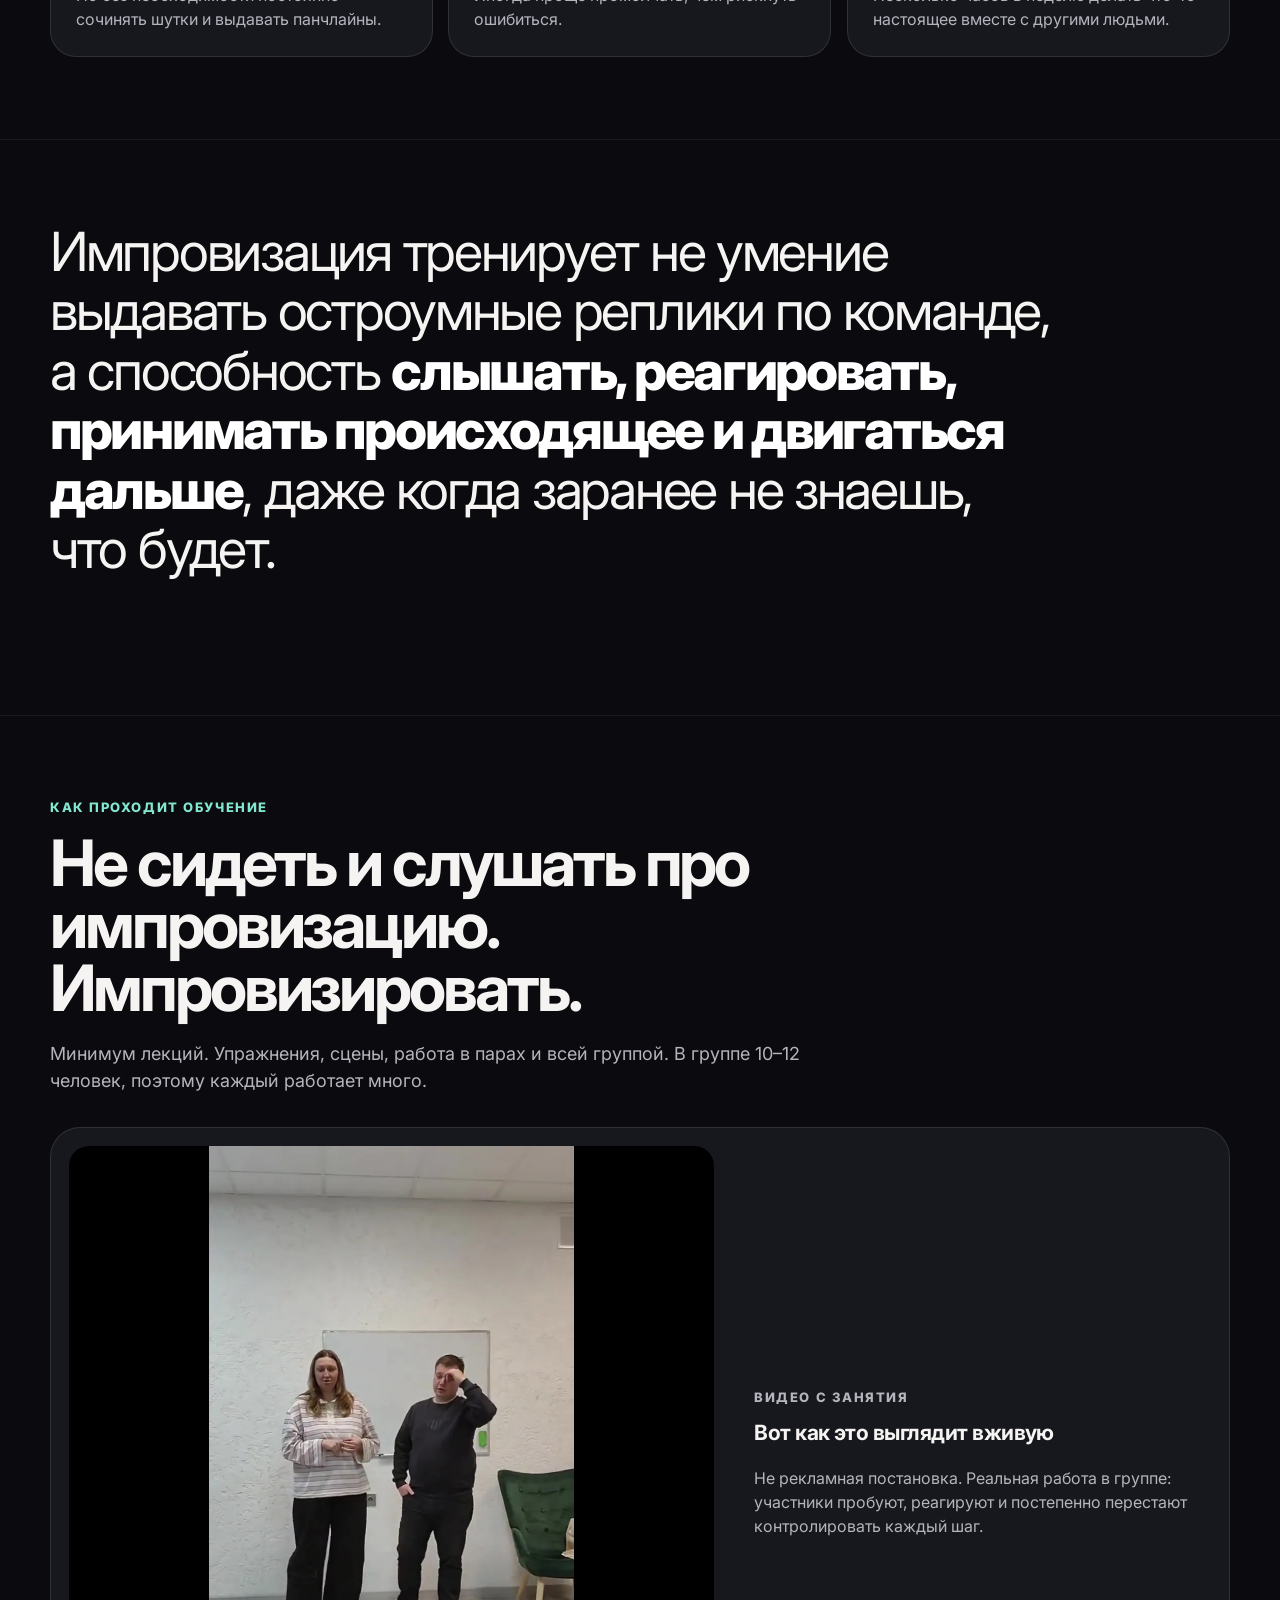
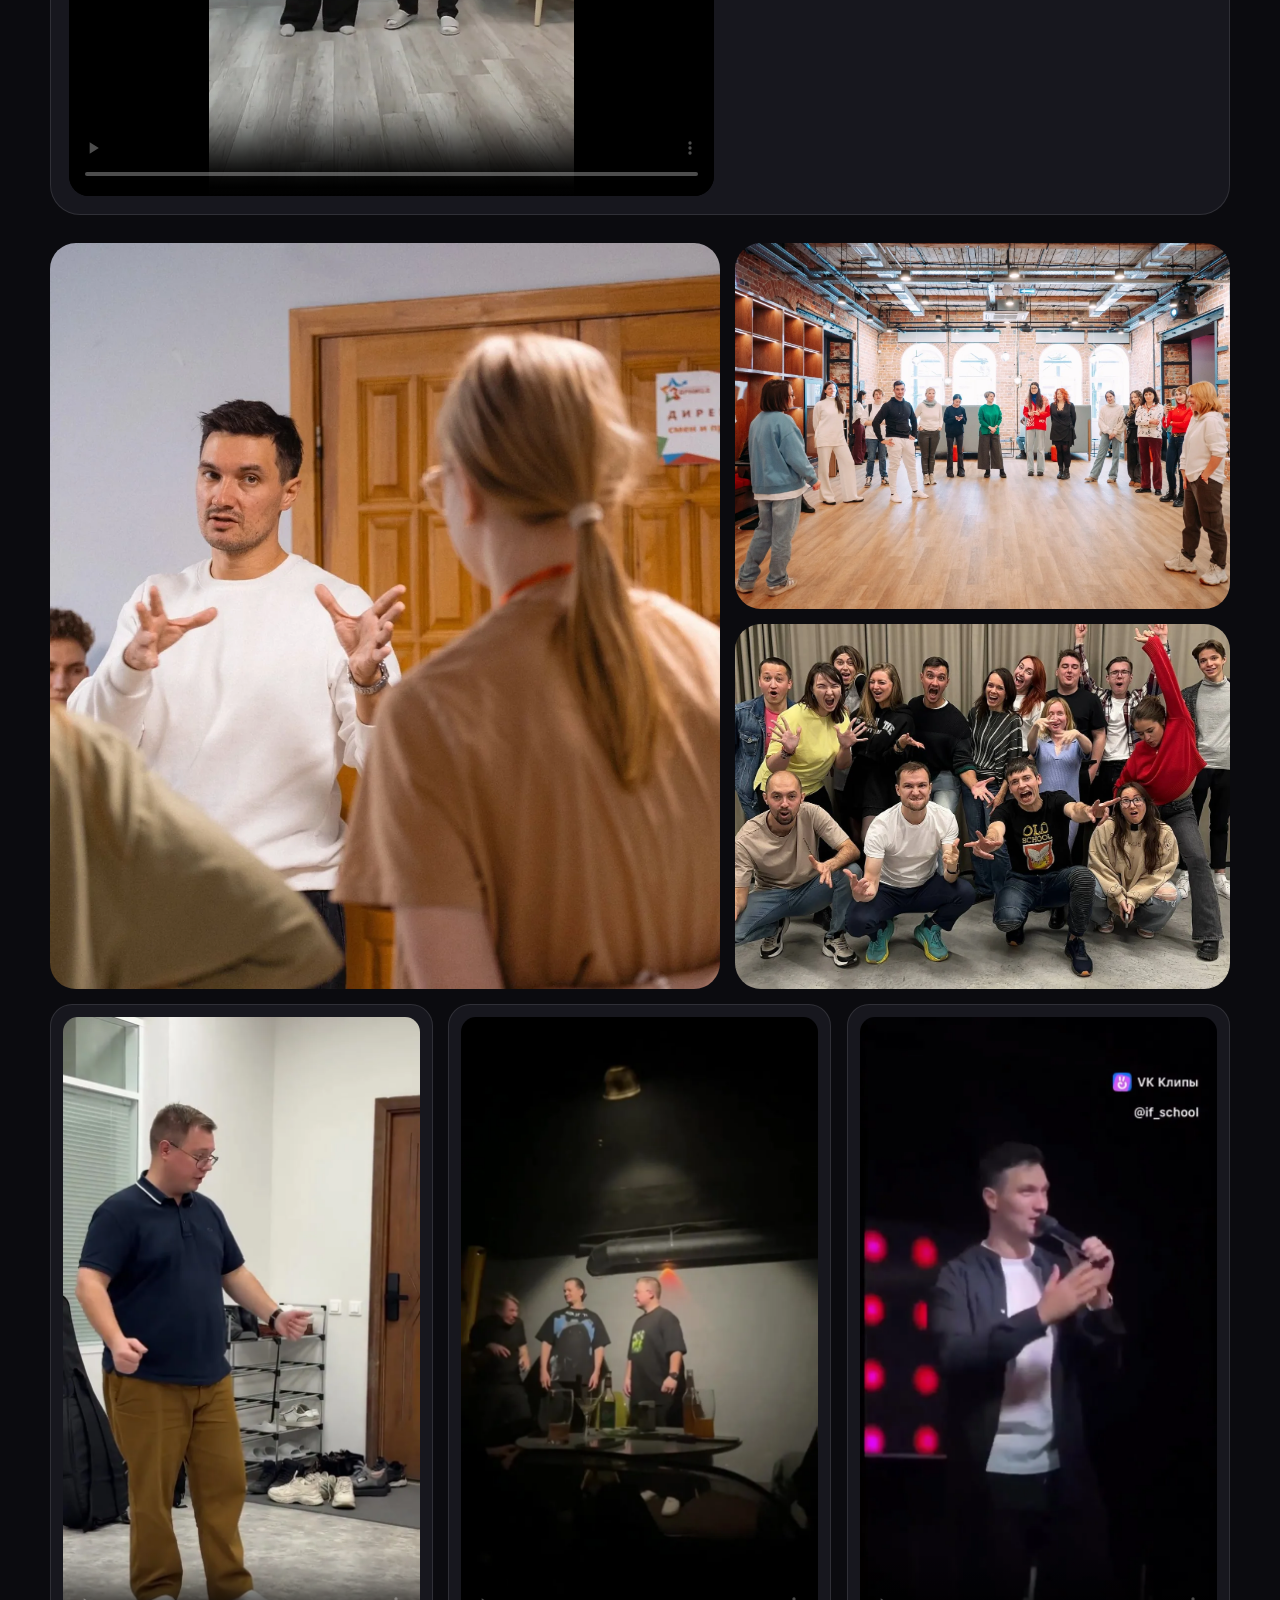
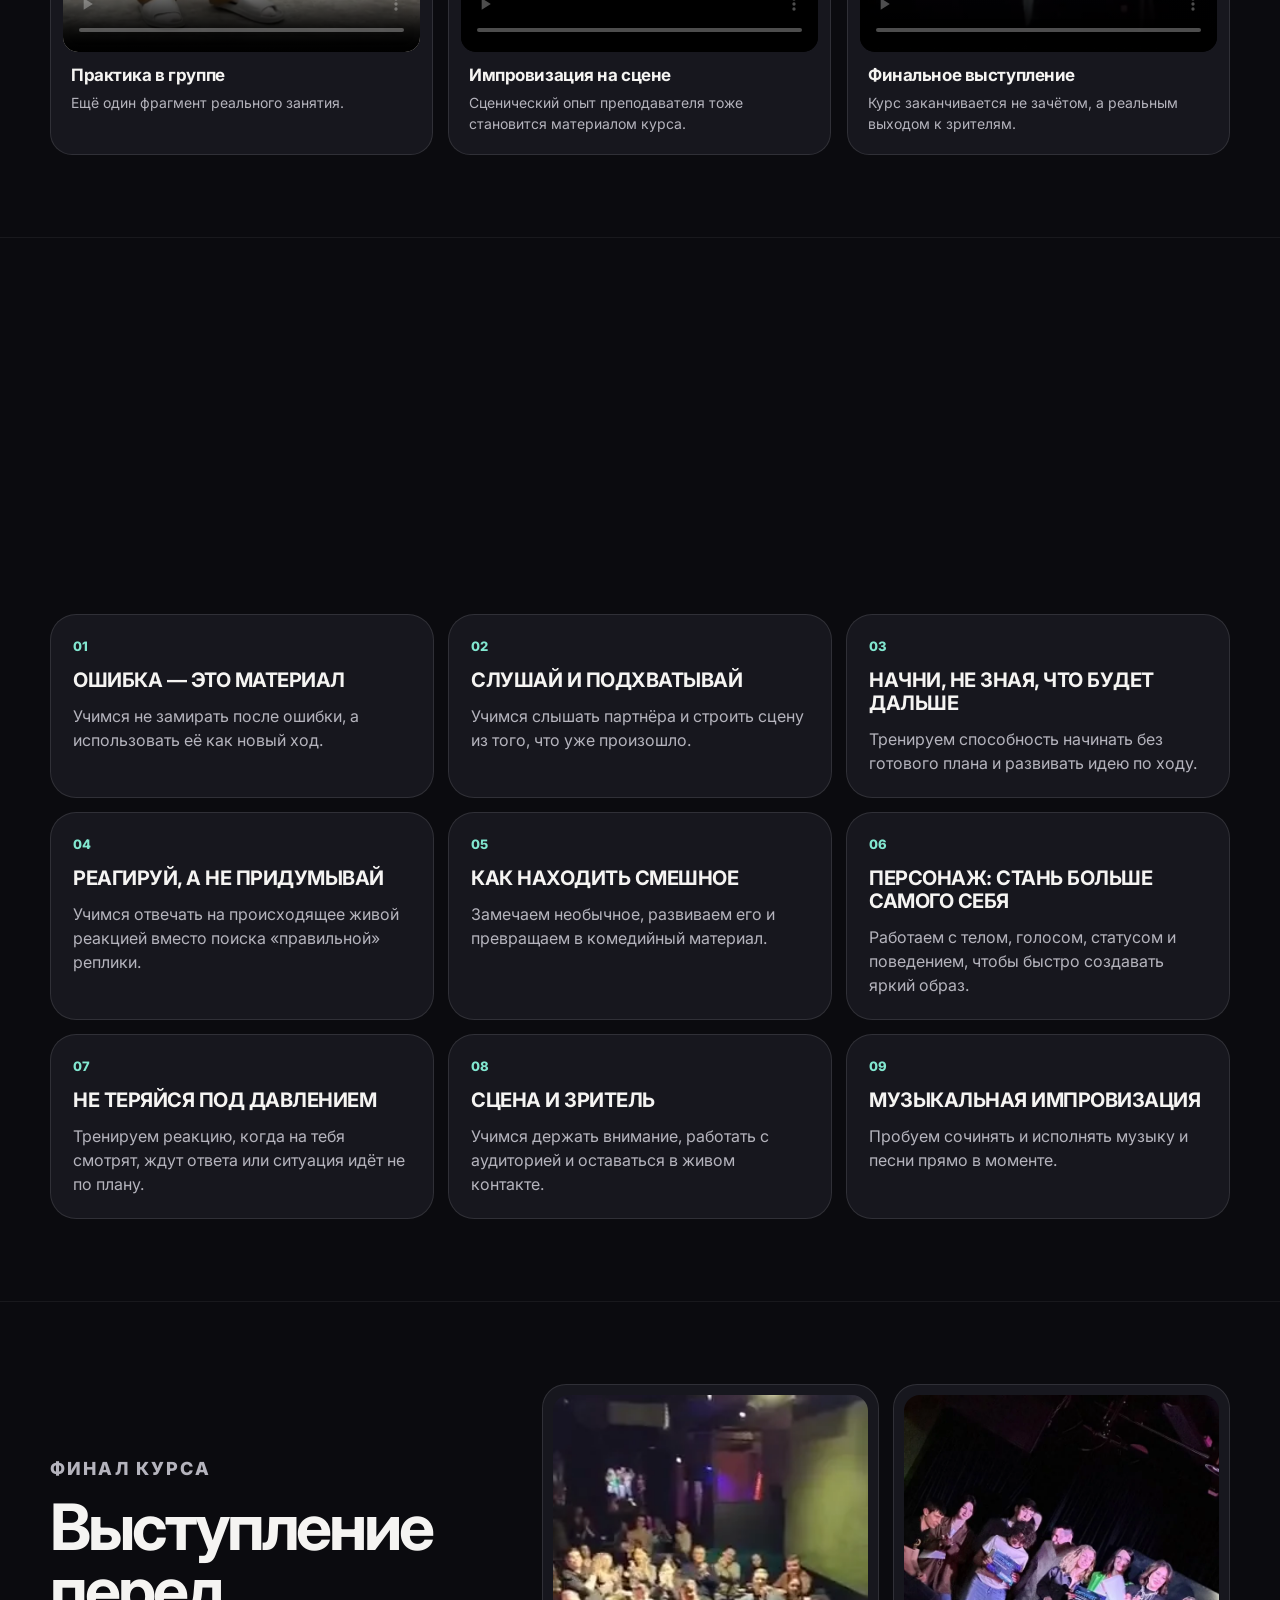
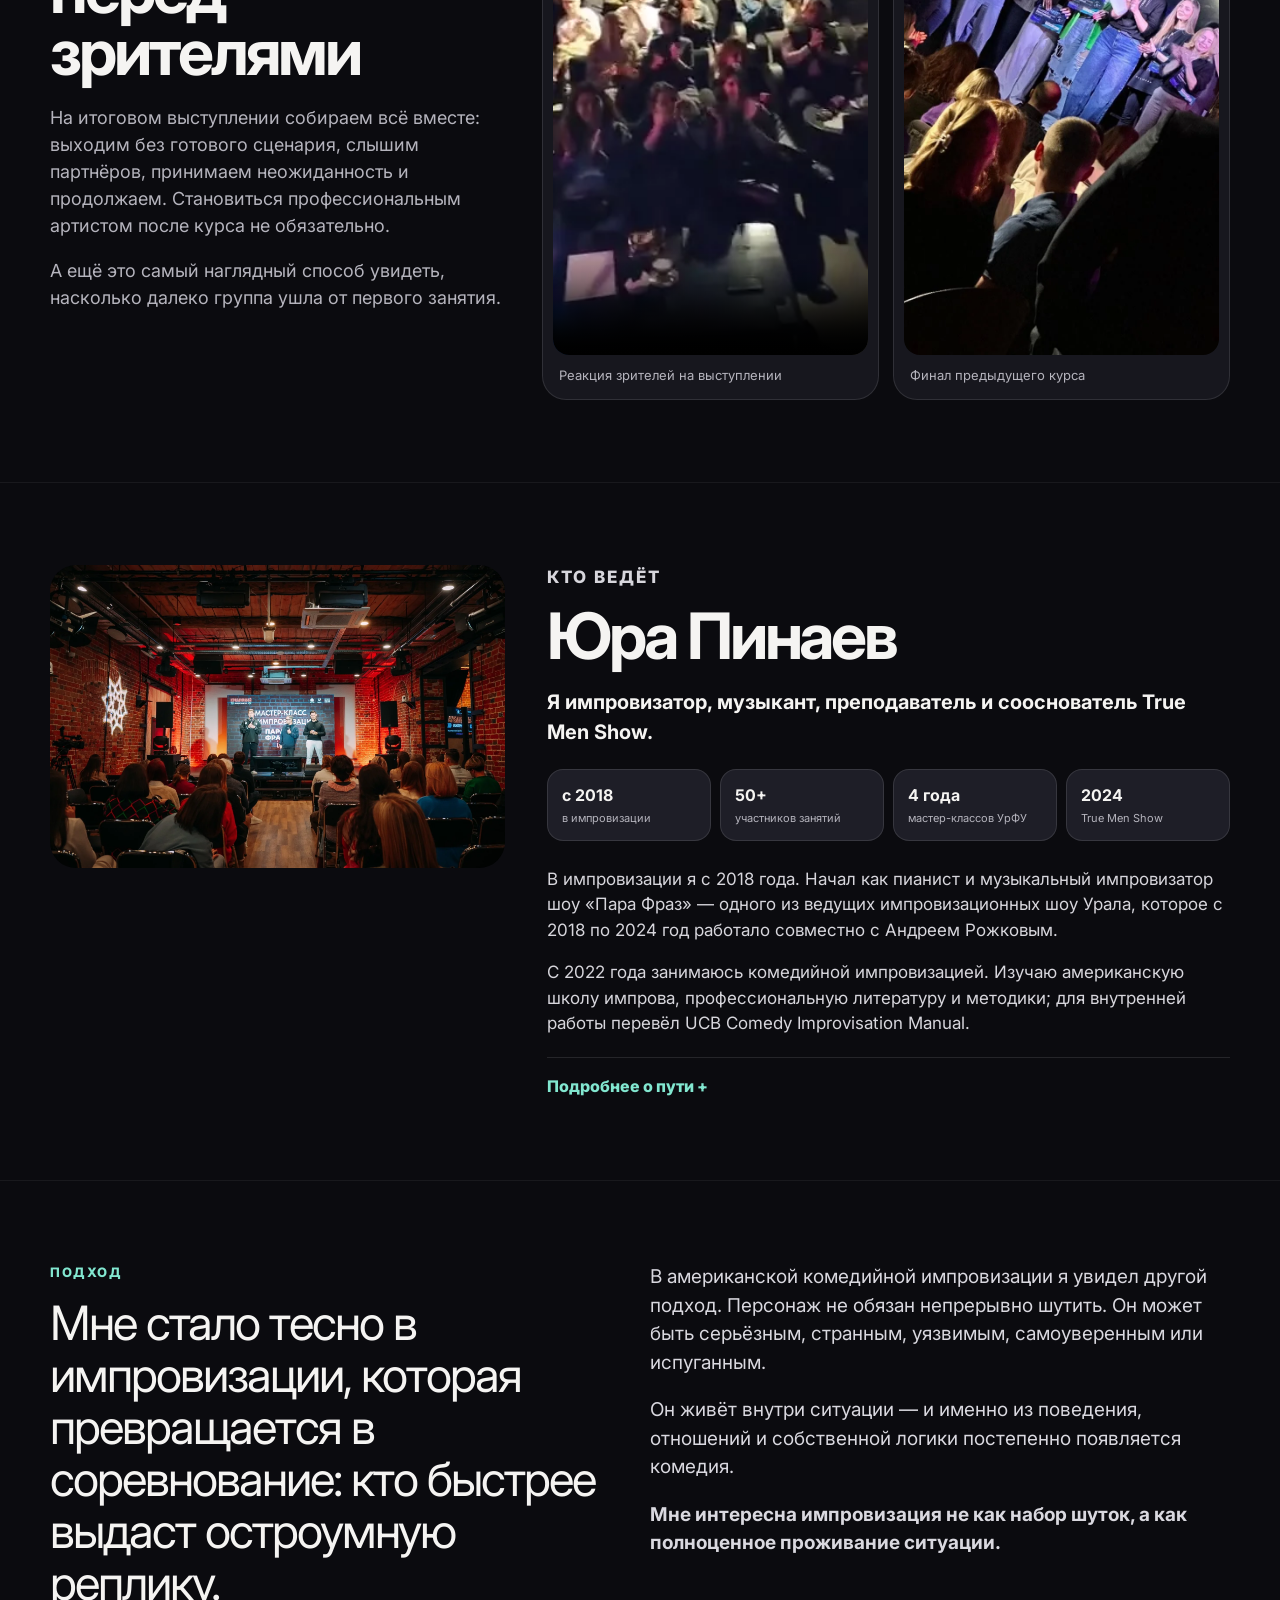
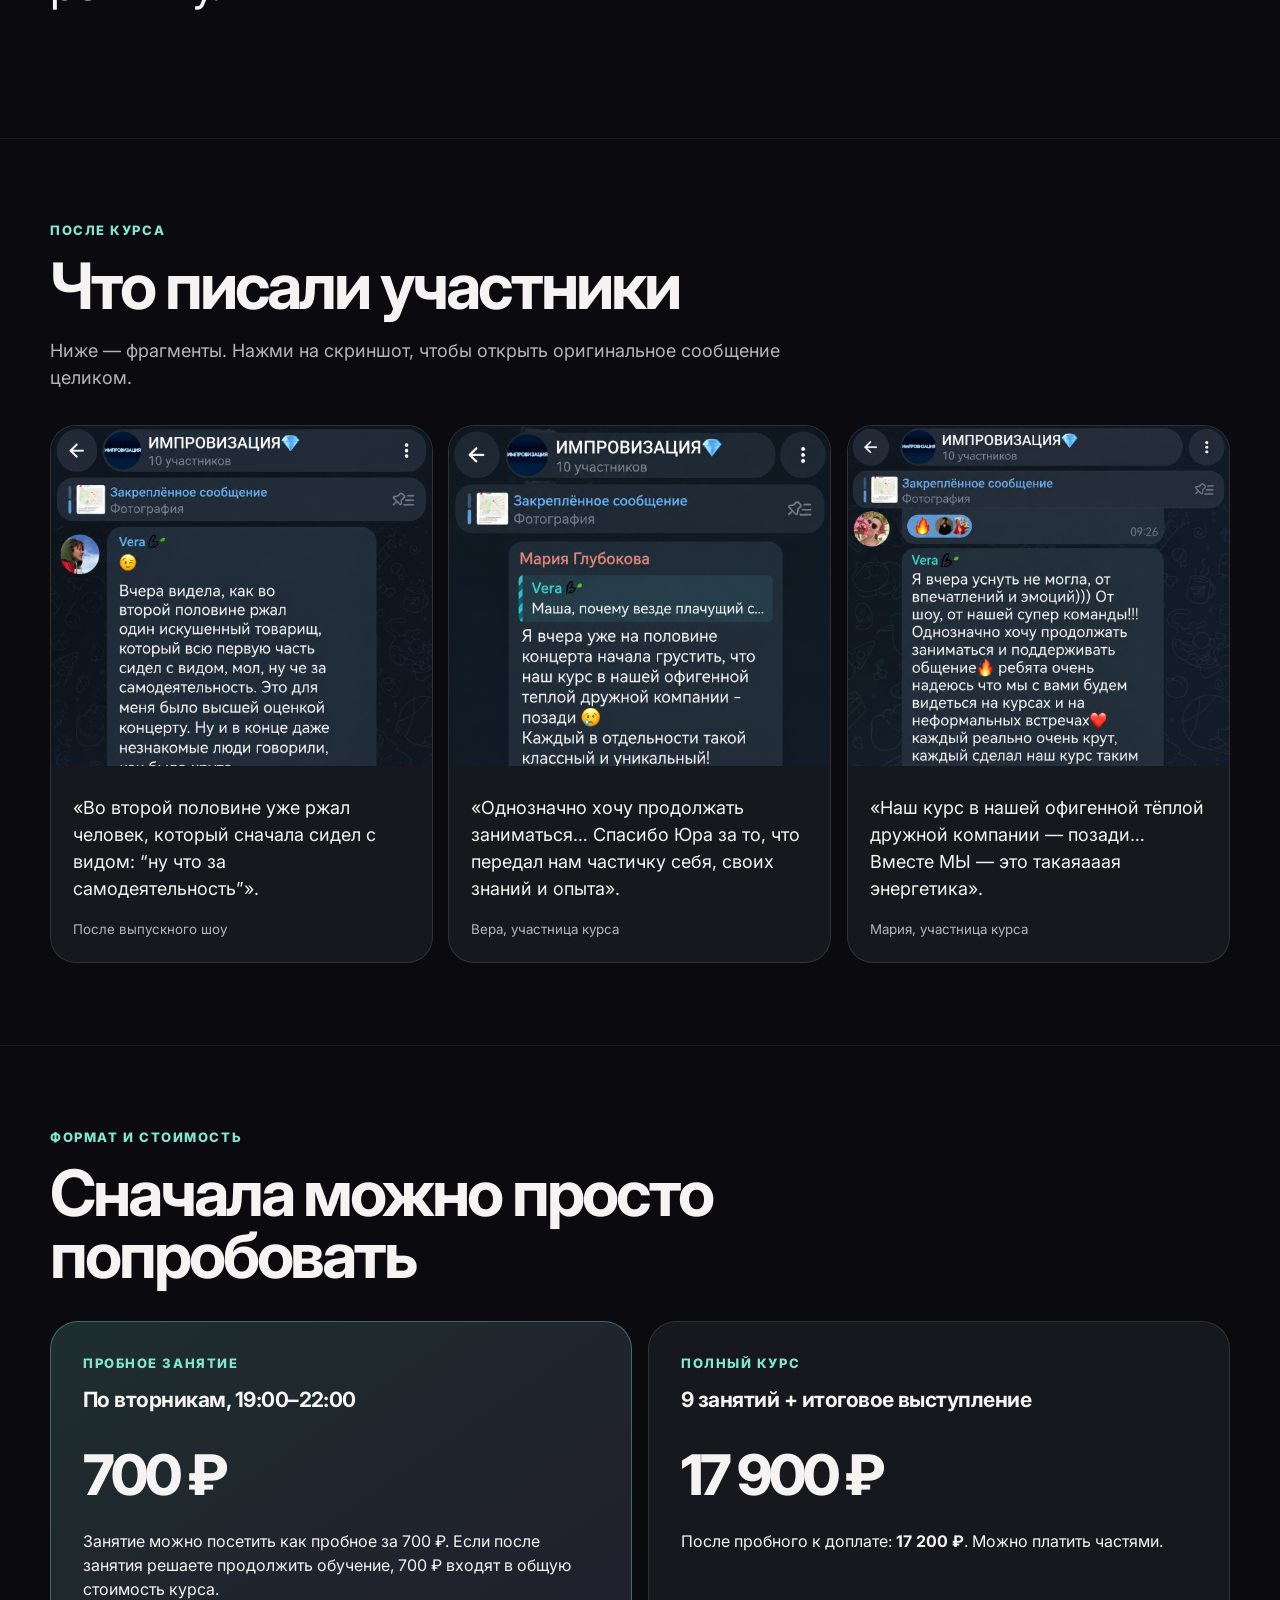
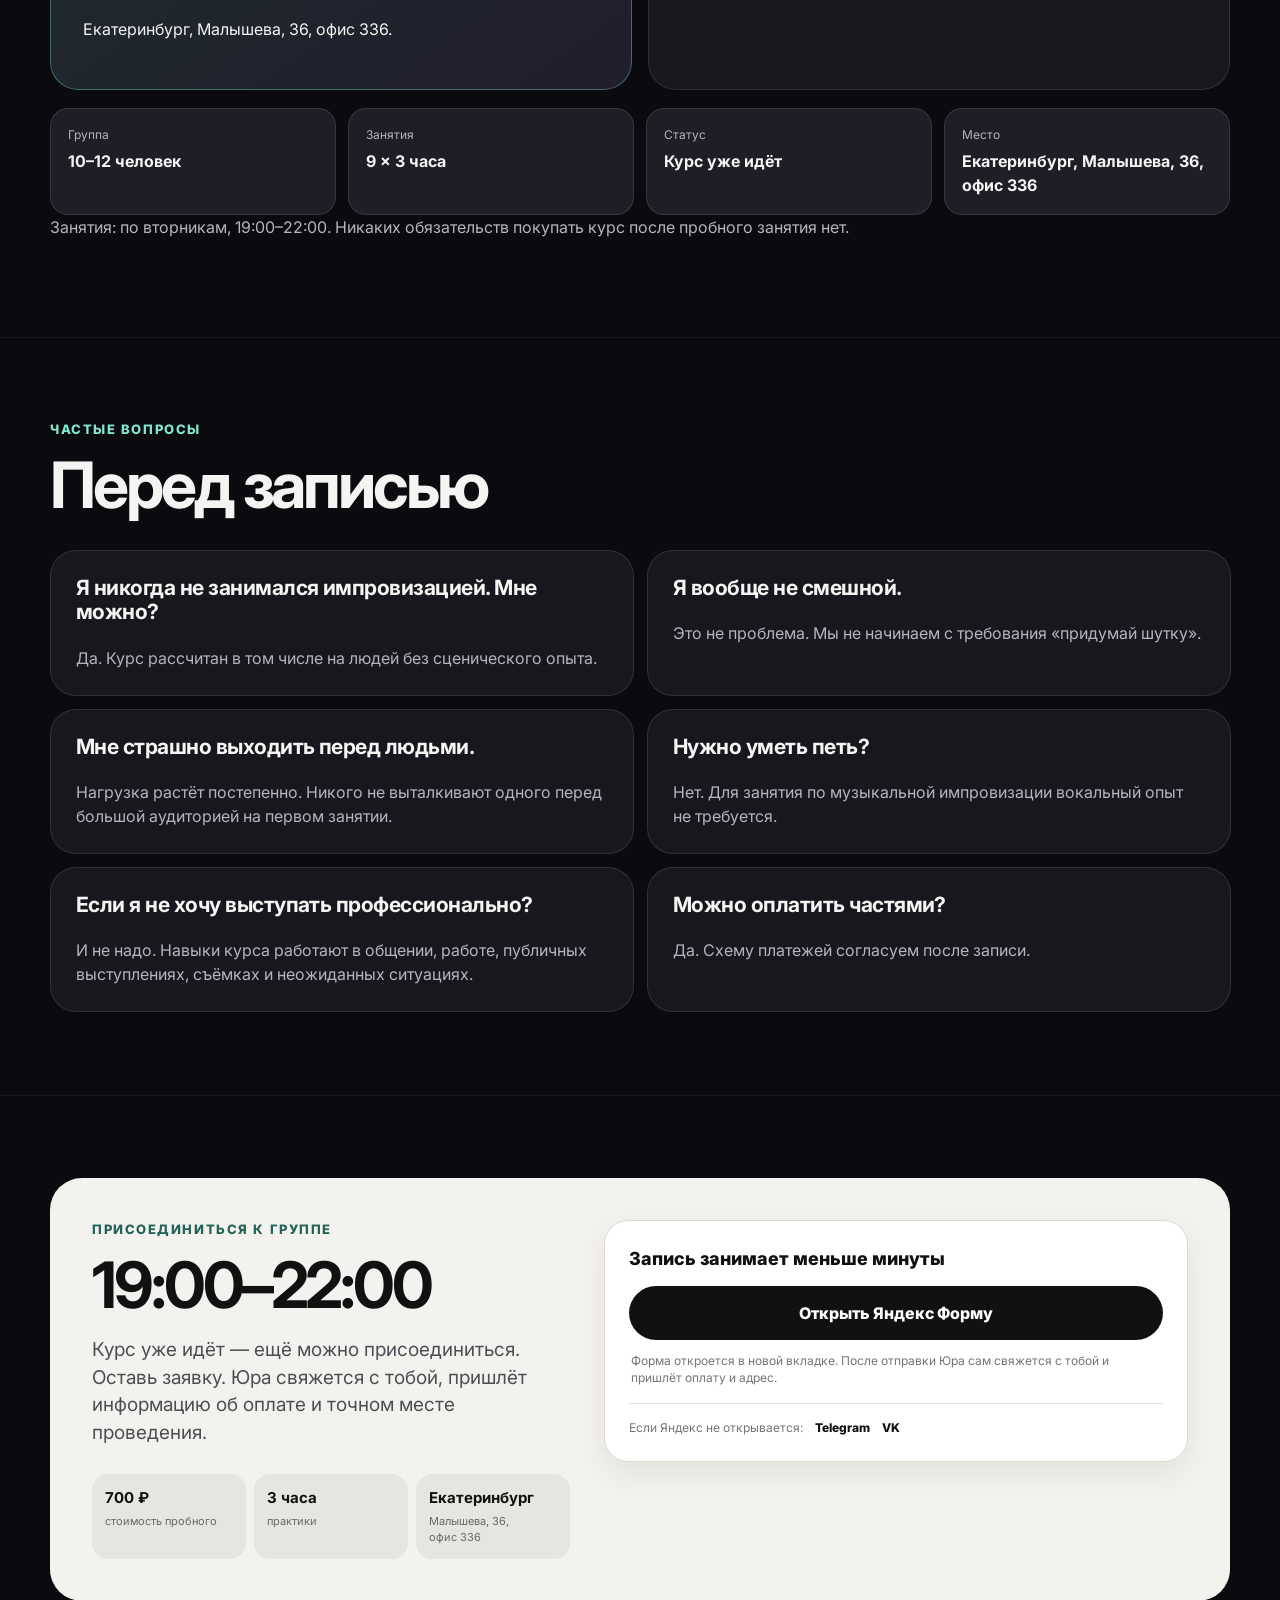
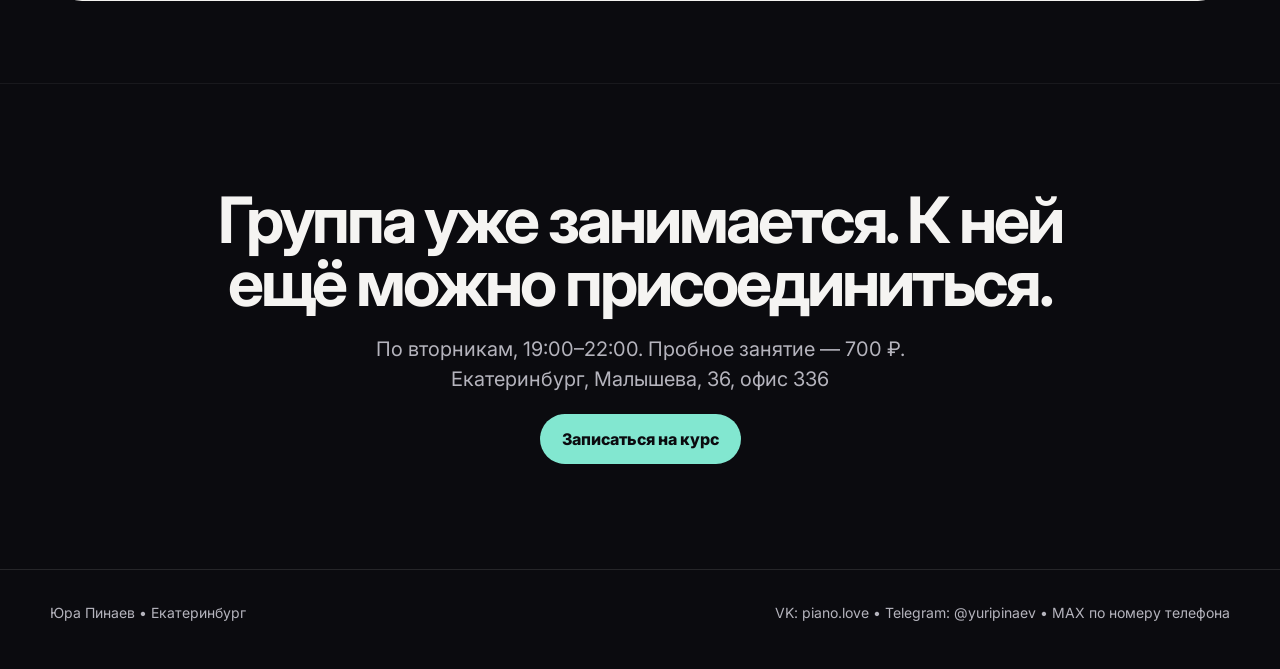
==== commit d8067863: "Обновлён статус запущенного курса импровизации" ====
--- a/improv/index.html
+++ b/improv/index.html
@@ -5,13 +5,13 @@
 <meta charset="utf-8"/>
 <meta content="width=device-width, initial-scale=1" name="viewport"/>
 <title>НЕ ТЕРЯЙСЯ — курс импровизации Юры Пинаева в Екатеринбурге</title>
-<meta content="Старт курса — со следующего вторника. Занятия: по вторникам, 19:00–22:00. Первое занятие можно посетить как пробное за 700 ₽. Екатеринбург, Малышева, 36, офис 336." name="description"/>
+<meta content="Курс уже идёт — ещё можно присоединиться. По вторникам, 19:00–22:00. Пробное занятие — 700 ₽. Екатеринбург, Малышева, 36, офис 336." name="description"/>
 <link href="https://yurapinaev.ru/improv/" rel="canonical"/>
 <meta content="website" property="og:type"/>
 <meta content="ru_RU" property="og:locale"/>
 <meta content="Юра Пинаев" property="og:site_name"/>
 <meta content="НЕ ТЕРЯЙСЯ — импровизация для жизни и сцены" property="og:title"/>
-<meta content="Старт курса — со следующего вторника. Занятия: по вторникам, 19:00–22:00. Первое пробное — 700 ₽. Екатеринбург, Малышева, 36, офис 336." property="og:description"/>
+<meta content="Курс уже идёт — ещё можно присоединиться. По вторникам, 19:00–22:00. Пробное занятие — 700 ₽. Екатеринбург, Малышева, 36, офис 336." property="og:description"/>
 <meta content="https://yurapinaev.ru/improv/" property="og:url"/>
 <meta content="https://yurapinaev.ru/improv/assets/images/hero-training.webp" property="og:image"/>
 <link href="https://fonts.googleapis.com" rel="preconnect"/>
@@ -44,16 +44,16 @@
 <div class="reveal" style="--reveal-delay:255ms;">
 <p class="hero__course"><span class="hero__label">Весь курс</span><strong>9 занятий × 3 часа + итоговое выступление</strong></p>
 <div class="hero__facts">
-<span class="hero__label">Первое занятие — пробное</span>
-<span class="pill">Старт курса — со следующего вторника.</span>
+<span class="hero__label">Статус курса</span>
+<span class="pill">Курс уже идёт — ещё можно присоединиться</span>
 <span class="pill">Екатеринбург</span>
-<span class="pill">Занятия: по вторникам, 19:00–22:00.</span>
-<span class="pill">700 ₽</span>
+<span class="pill">По вторникам, 19:00–22:00</span>
+<span class="pill">Пробное — 700 ₽</span>
 <span class="pill">Малышева,&nbsp;36, офис&nbsp;336</span>
 </div>
 </div>
 <div class="hero__actions reveal" style="--reveal-delay:340ms;">
-<a class="button" href="#signup">Записаться на пробное</a>
+<a class="button" href="#signup">Присоединиться к курсу</a>
 <a class="button button--ghost" href="#program">Посмотреть программу</a>
 </div>
 <div class="ifline reveal" style="--reveal-delay:425ms;">
@@ -258,9 +258,9 @@
 <div class="price-grid">
 <article class="price-card price-card--hot reveal" style="--reveal-delay:0ms;">
 <p class="eyebrow">Пробное занятие</p>
-<h3>Первое занятие • 19:00–22:00</h3>
+<h3>По вторникам, 19:00–22:00</h3>
 <div class="price">700 ₽</div>
-<p>Первое занятие можно посетить как пробное за 700 ₽. Если после занятия решаете продолжить обучение, 700 ₽ входят в общую стоимость курса.</p>
+<p>Занятие можно посетить как пробное за 700 ₽. Если после занятия решаете продолжить обучение, 700 ₽ входят в общую стоимость курса.</p>
 <p>Екатеринбург, Малышева,&nbsp;36, офис&nbsp;336.</p>
 </article>
 <article class="price-card reveal" style="--reveal-delay:80ms;">
@@ -273,7 +273,7 @@
 <div class="details">
 <div class="detail reveal" style="--reveal-delay:0ms;"><span>Группа</span><strong>10–12 человек</strong></div>
 <div class="detail reveal" style="--reveal-delay:80ms;"><span>Занятия</span><strong>9 × 3 часа</strong></div>
-<div class="detail reveal" style="--reveal-delay:160ms;"><span>Старт</span><strong>Со следующего вторника</strong></div>
+<div class="detail reveal" style="--reveal-delay:160ms;"><span>Статус</span><strong>Курс уже идёт</strong></div>
 <div class="detail reveal" style="--reveal-delay:240ms;"><span>Место</span><strong>Екатеринбург, Малышева,&nbsp;36, офис&nbsp;336</strong></div>
 </div>
 <p style="color:var(--muted)">Занятия: по вторникам, 19:00–22:00. Никаких обязательств покупать курс после пробного занятия нет.</p>
@@ -296,9 +296,9 @@
 <div class="wrap">
 <div class="signup">
 <div class="signup__intro reveal reveal-left" style="--reveal-delay:0ms;">
-<p class="eyebrow" style="color:#246458">Первое занятие — пробное</p>
+<p class="eyebrow" style="color:#246458">Присоединиться к группе</p>
 <h2>19:00–22:00</h2>
-<p>Старт курса — со следующего вторника. Оставь заявку. Юра свяжется с тобой, пришлёт информацию об оплате и точном месте проведения.</p>
+<p>Курс уже идёт — ещё можно присоединиться. Оставь заявку. Юра свяжется с тобой, пришлёт информацию об оплате и точном месте проведения.</p>
 <div class="signup__mini">
 <span><strong>700 ₽</strong><small>стоимость пробного</small></span>
 <span><strong>3 часа</strong><small>практики</small></span>
@@ -320,9 +320,9 @@
 </section>
 <section class="final-cta">
 <div class="wrap reveal" style="--reveal-delay:0ms;">
-<h2>Можно ещё месяц думать, нужен ли тебе курс. А можно сначала просто попробовать.</h2>
-<p>Старт курса — со следующего вторника.<br/>Занятия: по вторникам, 19:00–22:00. Первое пробное — 700 ₽.<br/>Екатеринбург, Малышева,&nbsp;36, офис&nbsp;336</p>
-<a class="button" href="#signup">Записаться на пробное</a>
+<h2>Группа уже занимается. К ней ещё можно присоединиться.</h2>
+<p>По вторникам, 19:00–22:00. Пробное занятие — 700 ₽.<br/>Екатеринбург, Малышева,&nbsp;36, офис&nbsp;336</p>
+<a class="button" href="#signup">Записаться на курс</a>
 </div>
 </section>
 </main>
